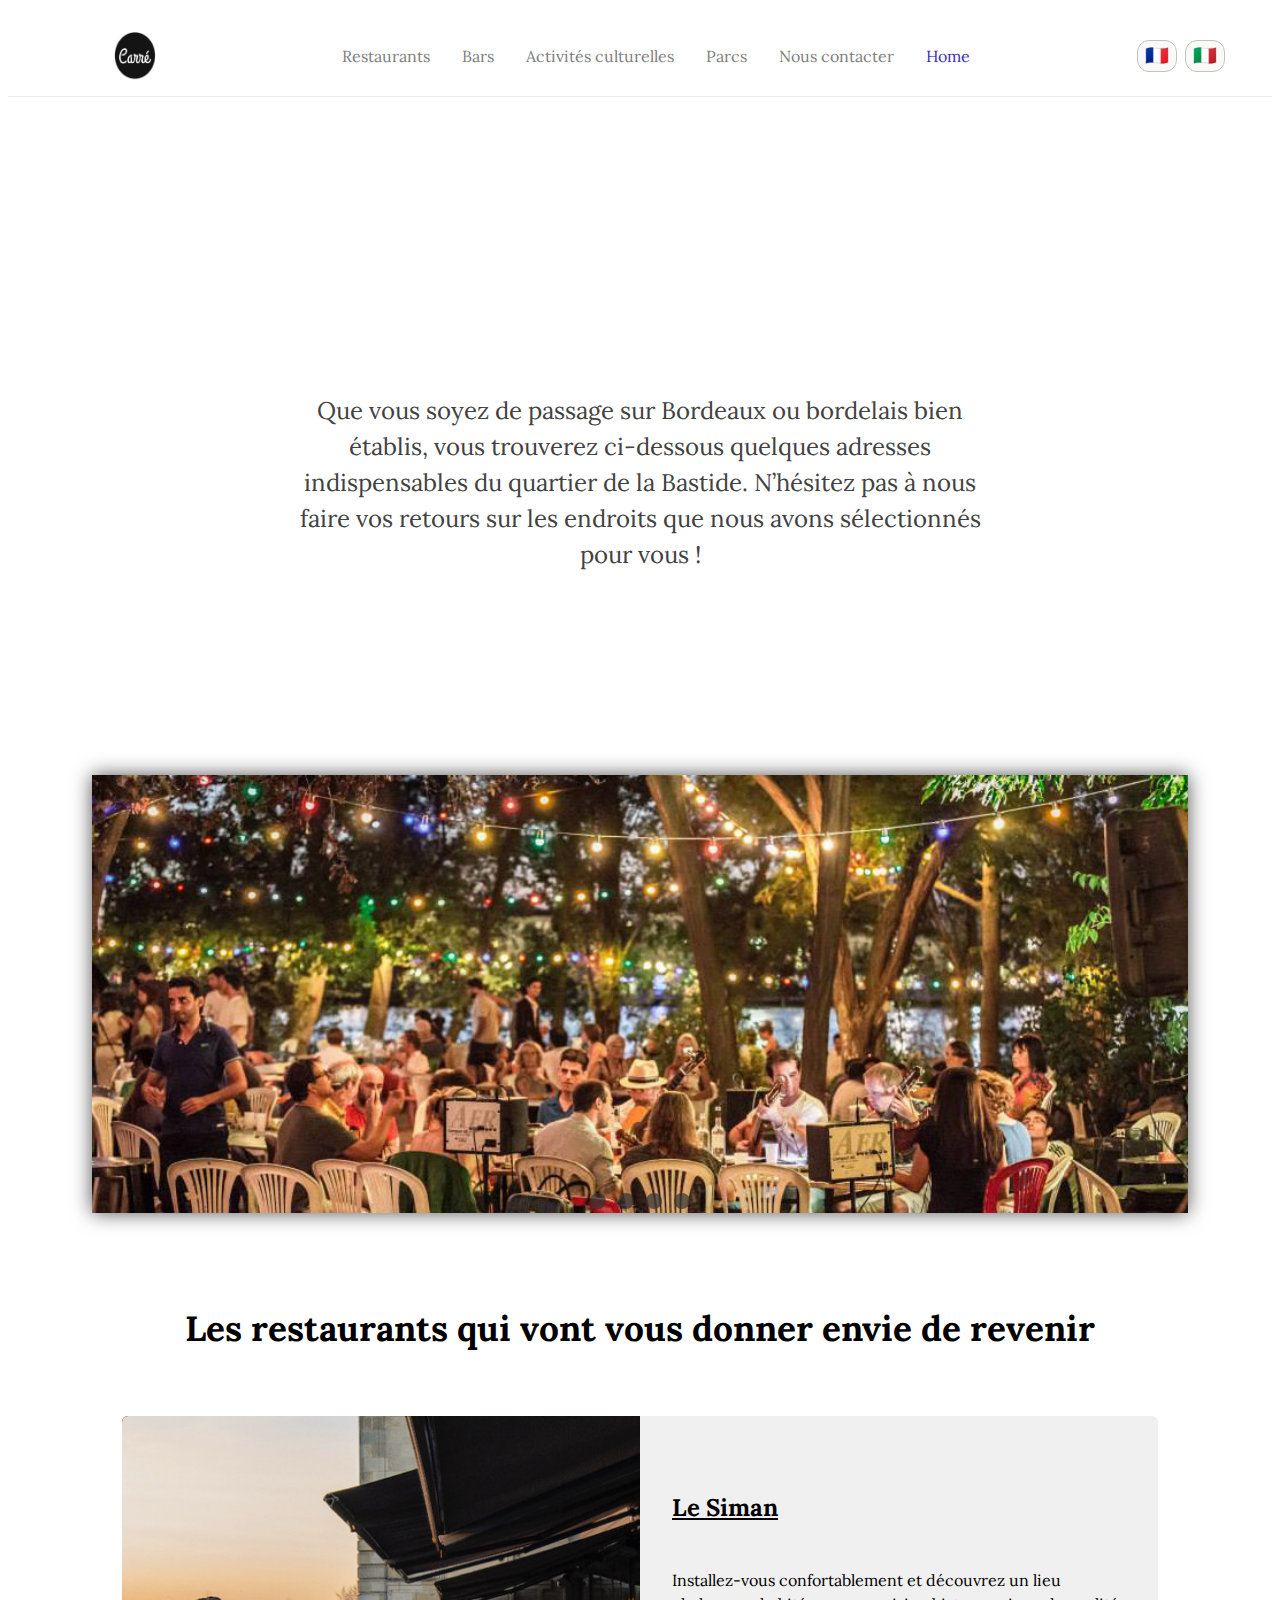
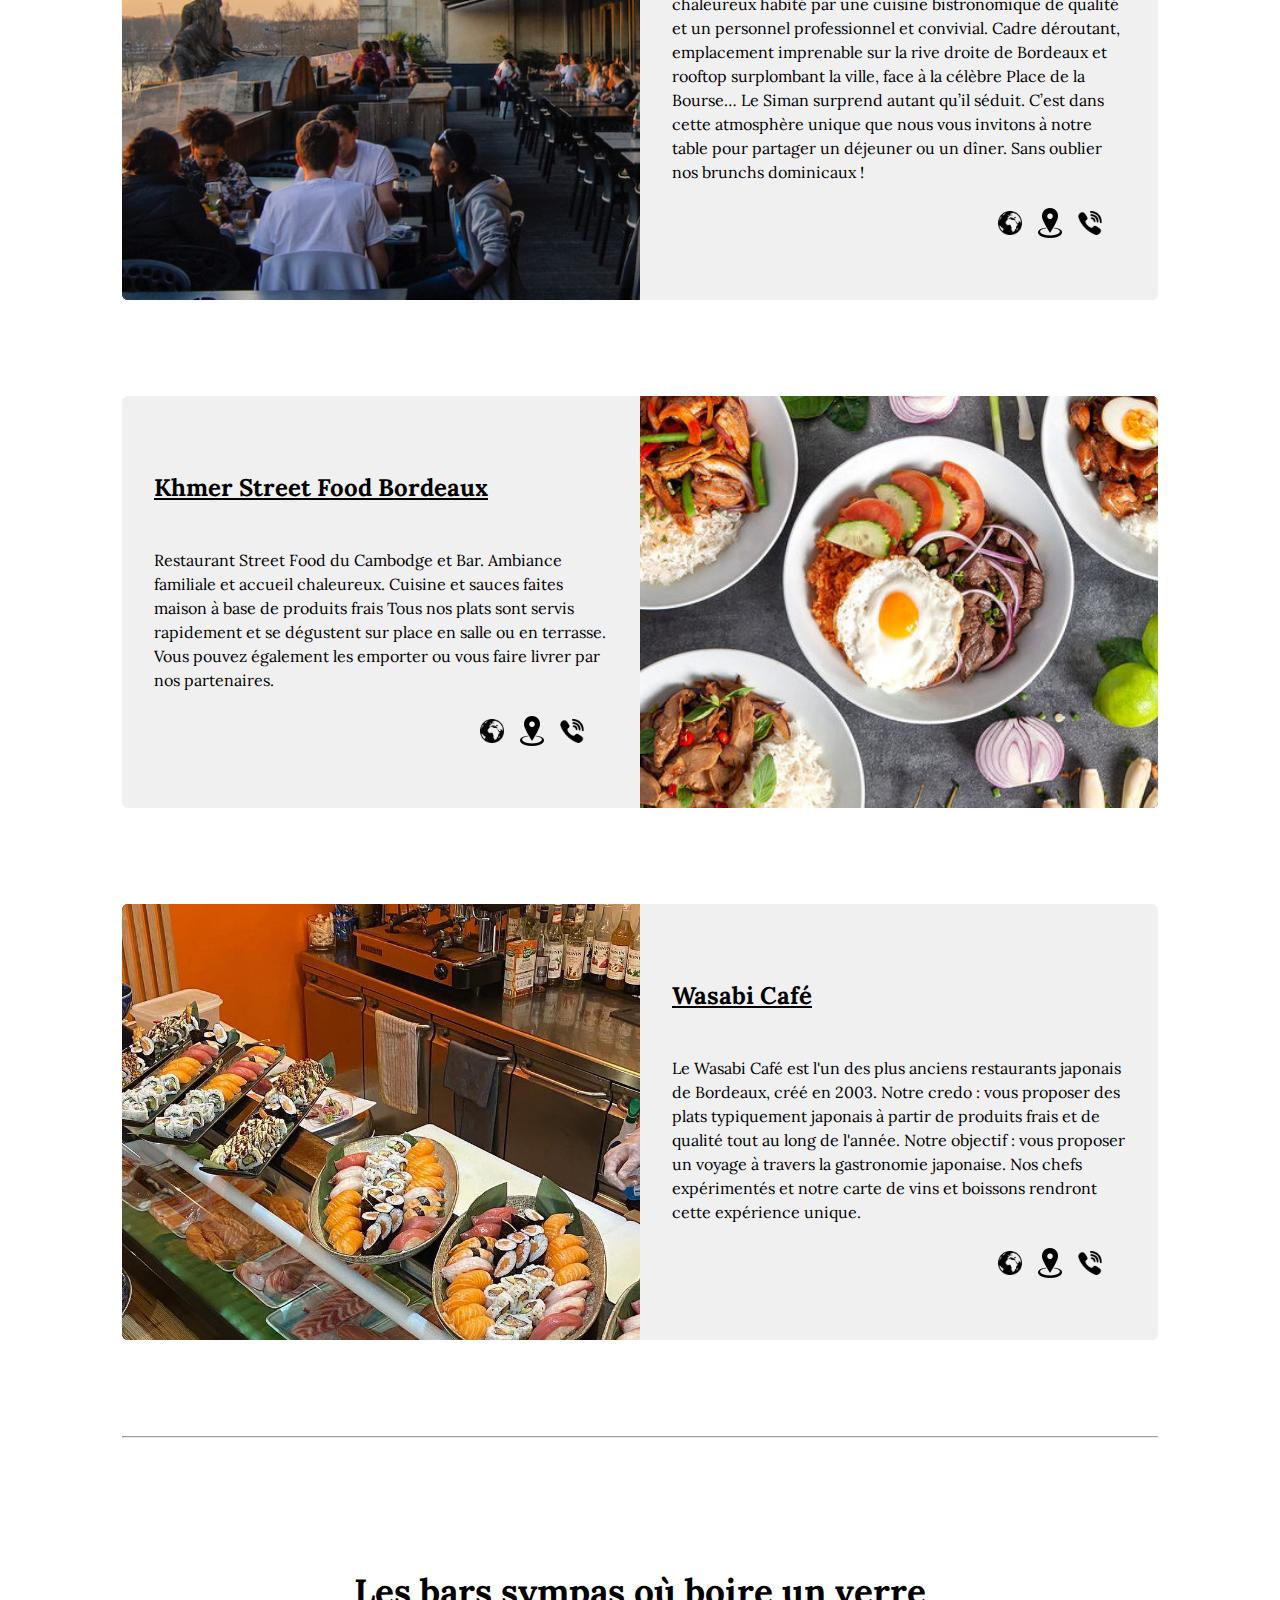
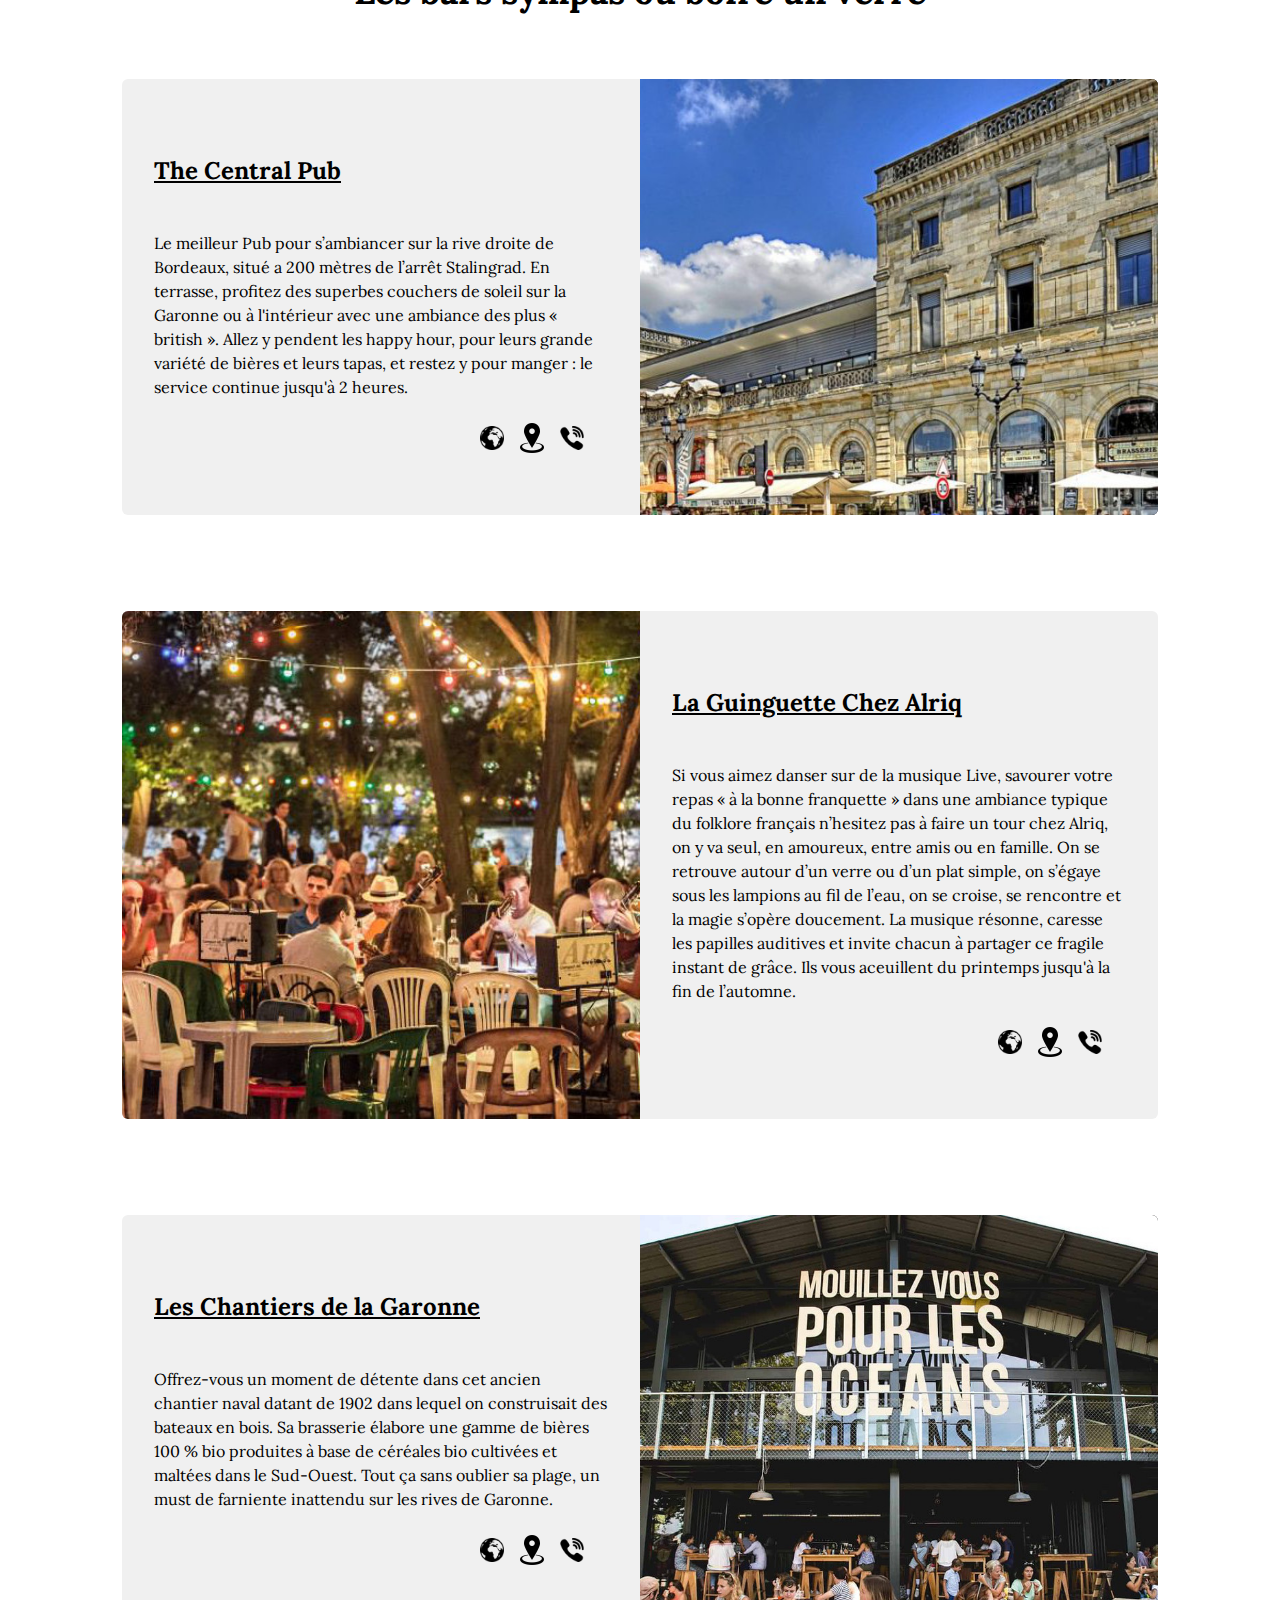
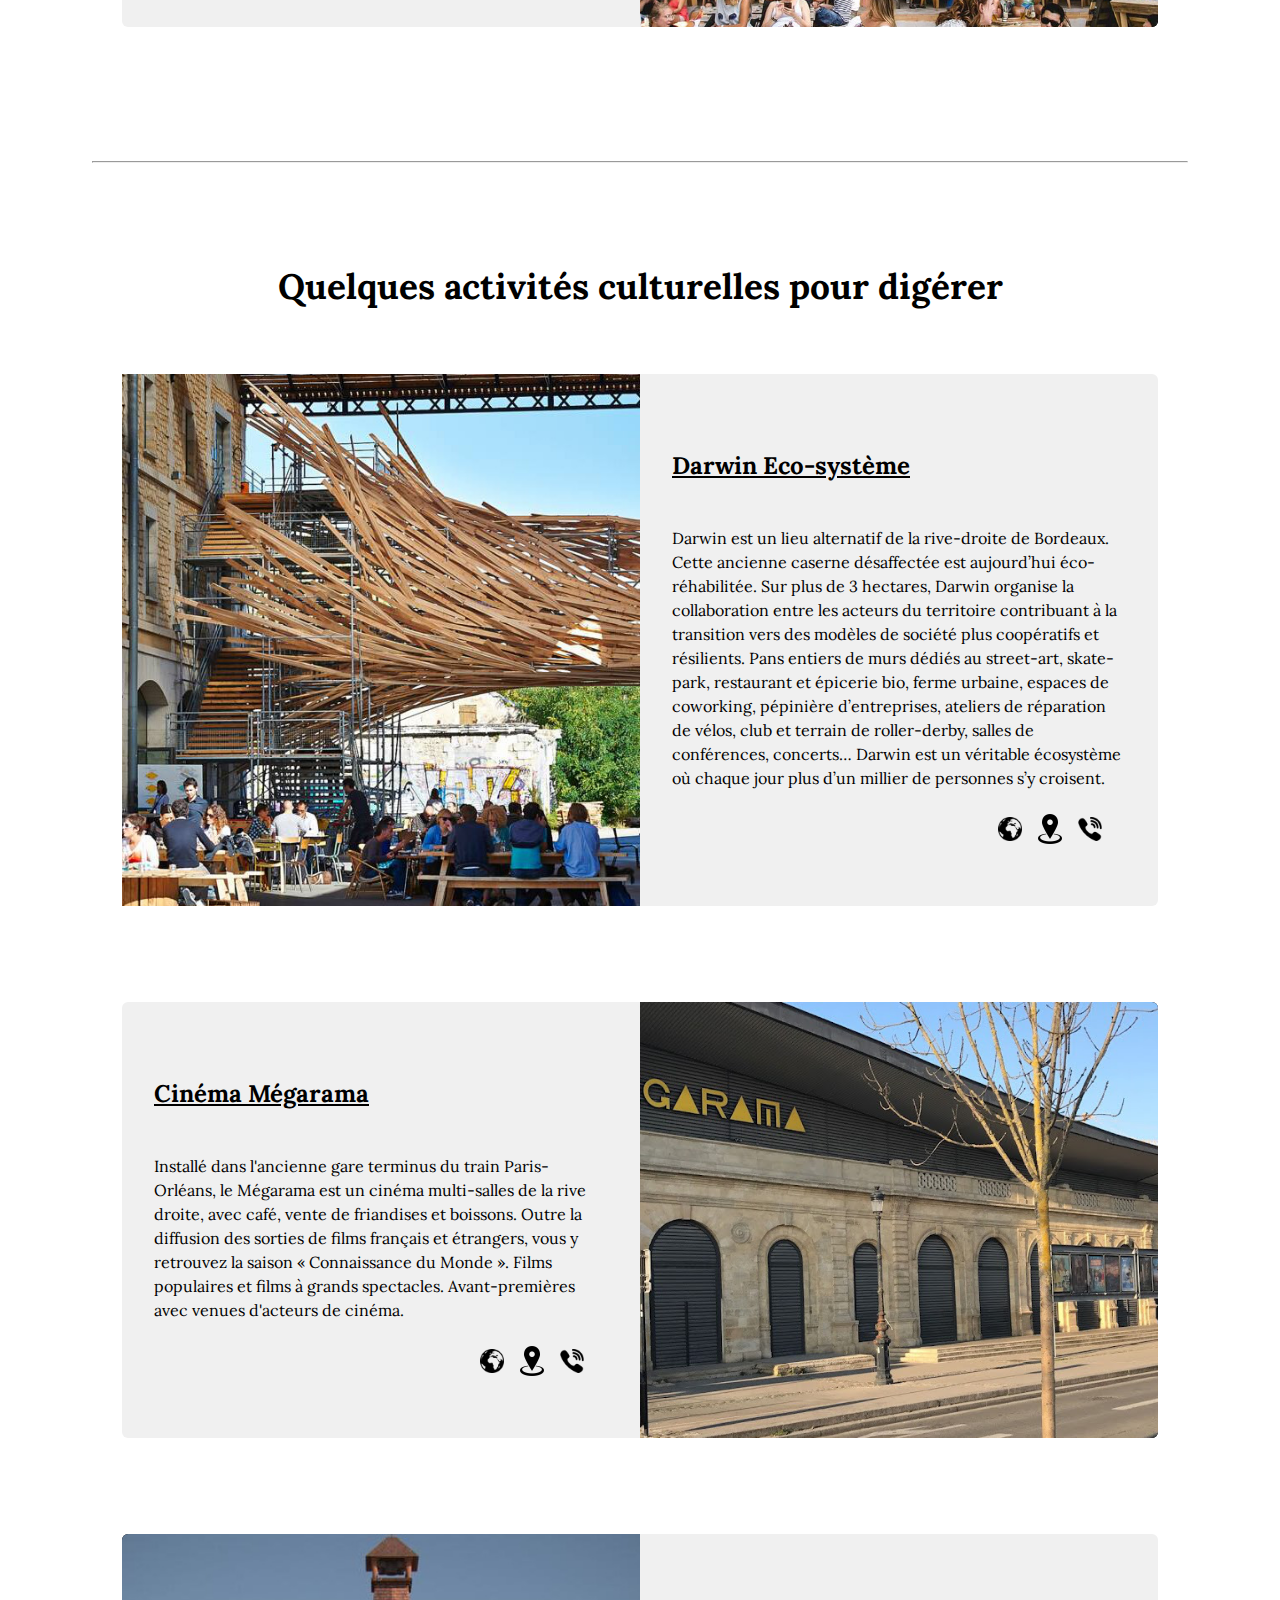
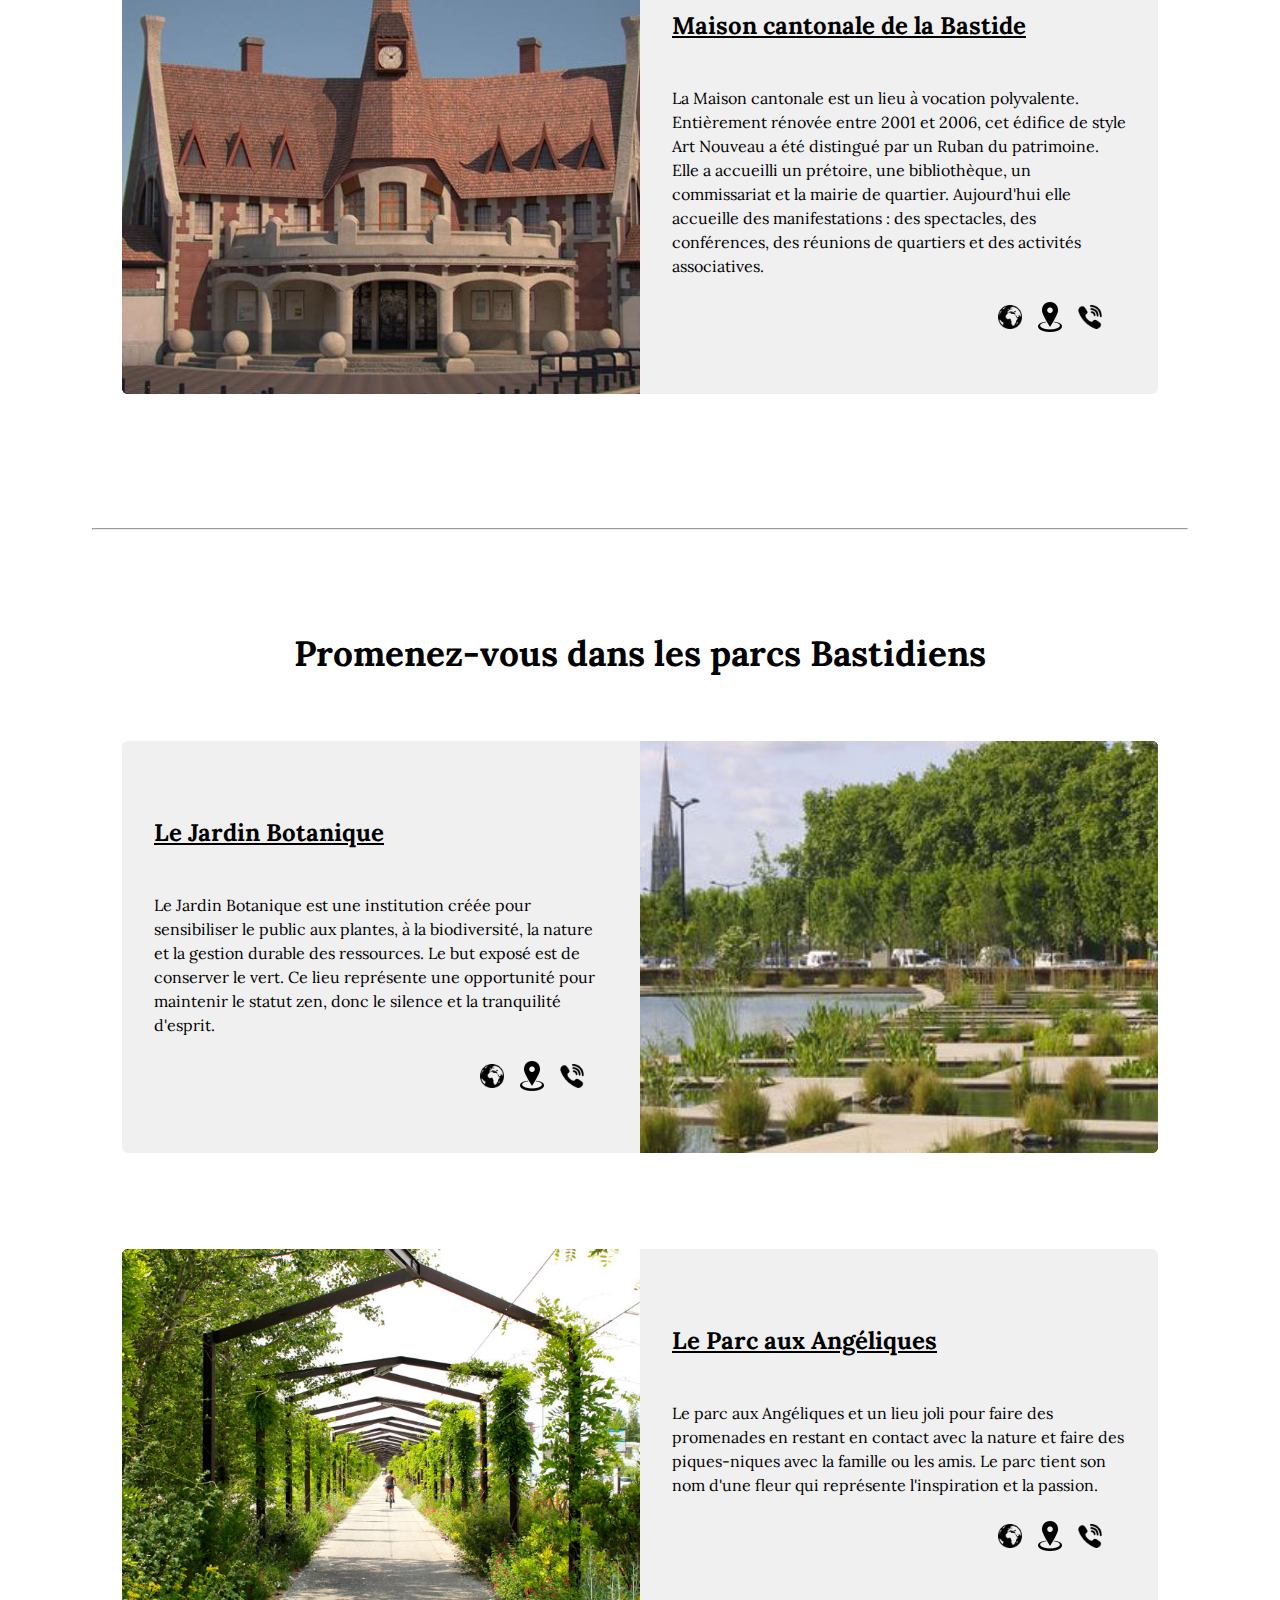
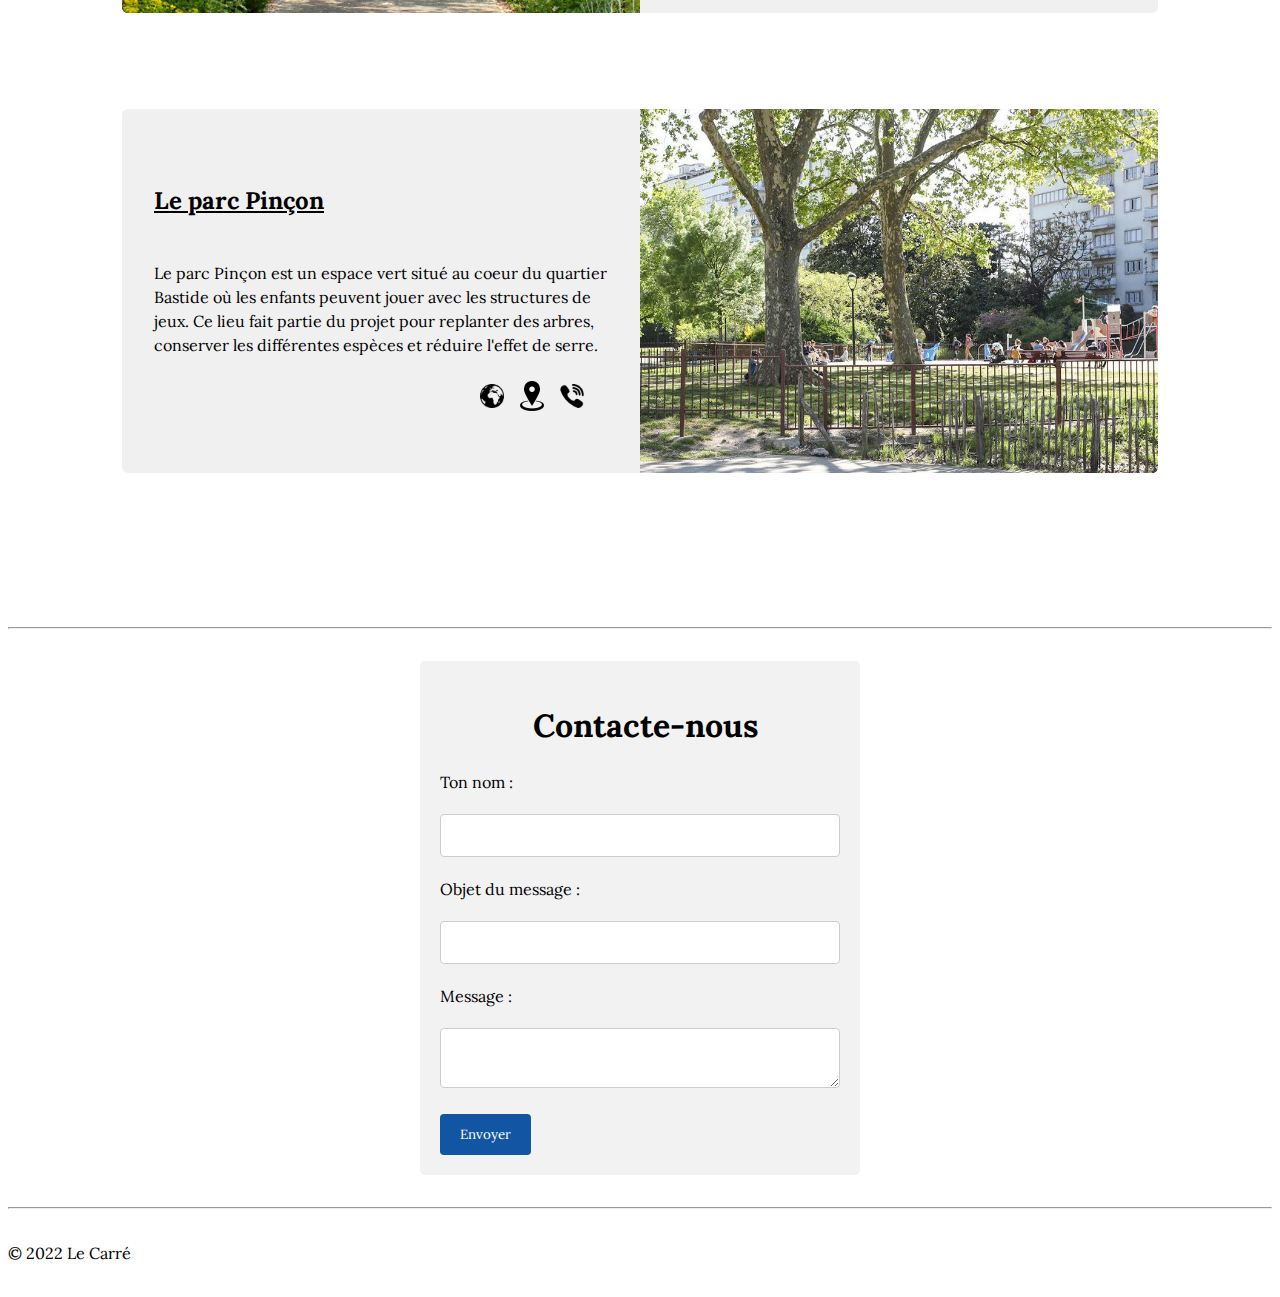
==== index.html @ 33f711b4 "cafe e" ====
<!DOCTYPE html>
<html lang="en">
    <head>
        <meta charset="UTF-8">
        <meta http-equiv="X-UA-Compatible" content="IE=edge">
        <meta name="viewport" content="width=device-width, initial-scale=1.0">
        <title>La Bastide Tour</title>
        <link rel="stylesheet" type="text/css" href="style-carousel.css">
        <link rel="stylesheet" href="style.css">
        <link rel="stylesheet" href="burger.css">
        <link rel="stylesheet" href="contact.css">
        <link rel="stylesheet" href="titre.css">
        <link rel="preconnect" href="https://fonts.googleapis.com">
        <link rel="preconnect" href="https://fonts.gstatic.com" crossorigin>
        <link href="https://fonts.googleapis.com/css2?family=Lora&display=swap" rel="stylesheet">
    </head>
    <body>
        <!-- HEADER (avec navbar et doit prendre toute la largeur (sans padding ou margin)) -->
        <header class="nav">
            <a href="#" class="logo">
            <img
                id="logo"
                src="assets/logo.png"
                alt="Logo"
                class="logo"
                />
            </a>
            <div id="menu-button" class="toggle">
                <svg xmlns="http://www.w3.org/2000/svg" class="toggle-label" fill="none" viewBox="0 0 24 24" stroke="currentColor" stroke-width="2">
                    <path stroke-linecap="round" stroke-linejoin="round" d="M4 6h16M4 12h16M4 18h16" />
                </svg>
            </div>
            <div class="langWrap">
                <button class="lang-switch" data-lang="fr">🇫🇷</button>
                <button class="lang-switch" data-lang="it">🇮🇹</button>
            </div>
            <div class="menu" id="menu">
                <a href="#restaurants" class ="menuEffet" data-lang="fr">Restaurants</a>
                <a href="#restaurants" class ="menuEffet" data-lang="it">Ristoranti</a>
                <a href="#bars" class ="menuEffet" data-lang="fr">Bars</a>
                <a href="#bars" class ="menuEffet" data-lang="it">Bars</a>
                <a href="#culturelles" class ="menuEffet" data-lang="fr">Activités culturelles</a>
                <a href="#culturelles" class ="menuEffet" data-lang="it">Attività culturali</a>
                <a href="#parcs" class="menuEffet" data-lang="fr">Parcs</a>
                <a href="#parcs" class="menuEffet" data-lang="it">Parchi</a>
                <a href="#contactForm" class="menuEffet" data-lang="fr">Nous contacter</a>
                <a href="#contactForm" class="menuEffet" data-lang="it">Contattaci</a>
                <a href="#" class="menuEffet"><span>Home</span></a>
            </div>
        </header>
        <!-- MAIN (avec margin, créer une classe avec du margin et l'appliquer sur main (plus sur le body))-->
        <main>
            <div class="titlePrincipal">
                <h1 class="hero-title">Bastide</h1>
            </div>
            <section class="description">
                <div class="content">
                    <!-- classes texte servent pour switcher en italien-->
                    <p data-lang="fr">Que vous soyez de passage sur
                        Bordeaux ou bordelais bien établis, vous trouverez ci-dessous quelques adresses indispensables du quartier de la Bastide.
                        N’hésitez pas à nous faire vos retours sur les
                        endroits que nous avons sélectionnés pour vous !
                    </p>
                    <p data-lang="it">
                        Che tu sia di passaggio o meno a Bordeaux, ecco un
                        sito che elenca alcuni buoni indirizzi nel quartiere
                        di Bastide. Non esitare a darci il tuo feedback sui luoghi
                        che abbiamo selezionato per te!
                    </p>
                </div>
            </section>
            <section class="carousel" aria-label="Gallery">
                <ol class="carousel__viewport">
                    <li onclick='redirection()' id="carousel__slide1" tabindex="1 "
                        class="carousel__slide">
                        <div class="carousel__snapper">
                            <a href="#carousel__slide4" class="carousel__prev">Go
                            to last slide</a>
                            <a href="#carousel__slide2" class="carousel__next">Go
                            to next slide</a>
                        </div>
                    </li>
                    <li id="carousel__slide2" tabindex="0"
                        class="carousel__slide">
                        <div class="carousel__snapper"></div>
                        <a href="#carousel__slide1" class="carousel__prev">Go to
                        previous slide</a>
                        <a href="#carousel__slide3" class="carousel__next">Go to
                        next slide</a>
                    </li>
                    <li id="carousel__slide3" tabindex="0"
                        class="carousel__slide">
                        <div class="carousel__snapper"></div>
                        <a href="#carousel__slide2" class="carousel__prev">Go to
                        previous slide</a>
                        <a href="#carousel__slide4" class="carousel__next">Go to
                        next slide</a>
                    </li>
                    <li id="carousel__slide4" tabindex="0"
                        class="carousel__slide">
                        <div class="carousel__snapper"></div>
                        <a href="#carousel__slide3" class="carousel__prev">Go to
                        previous slide</a>
                        <a href="#carousel__slide1" class="carousel__next">Go to
                        first slide</a>
                    </li>
                    </li>
                    <li id="carousel__slide5" tabindex="0"
                        class="carousel__slide">
                        <div class="carousel__snapper"></div>
                        <a href="#carousel__slide1" class="carousel__prev">Go to
                        previous slide</a>
                        <a href="#carousel__slide3" class="carousel__next">Go to
                        next slide</a>
                    </li>
                </ol>
                <aside class="carousel__navigation">
                    <ol class="carousel__navigation-list">
                        <li class="carousel__navigation-item">
                            <a href="#carousel__slide1"
                                class="carousel__navigation-button">Go to slide
                            1</a>
                        </li>
                        <li class="carousel__navigation-item">
                            <a href="#carousel__slide2"
                                class="carousel__navigation-button">Go to slide
                            2</a>
                        </li>
                        <li class="carousel__navigation-item">
                            <a href="#carousel__slide3"
                                class="carousel__navigation-button">Go to slide
                            3</a>
                        </li>
                        <li class="carousel__navigation-item">
                            <a href="#carousel__slide4"
                                class="carousel__navigation-button">Go to slide
                            4</a>
                        </li>
                    </ol>
                </aside>
                <!-- Restaurants) -->
            </section>
            <section id="restaurants" class="alignTitreHome">
                <h2 data-lang="fr">Les restaurants qui vont vous donner envie de revenir</h2>
                <h2 data-lang="it">I ristoranti che ti faranno venire voglia di tornare</h2>
                <div class="card">
                    <img class="items items-left" src="assets/restau-siman.jpeg" 
                        alt="Photo du restaurant le Siman"/>
                    <div class="card-infos">
                        <h3>Le Siman</h3>
                        <p data-lang="fr">
                            Installez-vous confortablement et découvrez un lieu
                            chaleureux habité par une cuisine bistronomique de qualité
                            et un personnel professionnel et convivial. Cadre déroutant,
                            emplacement imprenable sur la rive droite de Bordeaux et rooftop
                            surplombant la ville, face à la célèbre Place de la Bourse… Le Siman
                            surprend autant qu’il séduit.
                            C’est dans cette atmosphère unique que nous vous invitons à notre
                            table pour partager un déjeuner ou un dîner. Sans
                            oublier nos brunchs dominicaux !
                        </p>
                        <p data-lang="it">
                            Mettetevi comodi e scoprite un luogo accogliente dotato di una cucina bistrot
                            di qualità e uno staff professionale e cordiale. Il ristorante ha una posizione
                            inespugnabile sulla riva destra di Bordeaux e un tetto che domina la città di
                            fronte alla famosa Place de la Bourse. Le Siman sorprende tanto quanto seduce:
                            è in questa atmosfera unica che vi invitiamo alla nostra tavola per condividere
                            il pranzo o la cena (per non parlare dei nostri brunch domenicali!)
                        </p>
                        <section class="flex-container list-icons">
                            <a href="https://www.siman-bordeaux.com/" target="_blank">
                            <img src="assets/globe.png" alt="Site web" />
                            </a>
                            <a
                                href="https://www.google.fr/maps/place/Le+Siman/@44.8417682,-0.5710375,15z/data=!3m1!4b1!4m5!3m4!1s0xd55262d121989c7:0xb4beb44d88ff65cd!8m2!3d44.8417466!4d-0.5623146"
                                target="_blank">
                            <img src="assets/lieu.png" alt="Y aller" />
                            </a>
                            <a href="tel:+33556674990" target="_blank">
                            <img src="assets/phone.png" alt="Telephone" />
                            </a>
                        </section>
                    </div>
                </div>
                <div class="card">
                    <div class="card-infos">
                        <h3>Khmer Street Food Bordeaux</h3>
                        <p data-lang="fr">
                            Restaurant Street Food du Cambodge et Bar. Ambiance
                            familiale et accueil chaleureux. Cuisine et sauces faites
                            maison à  base de produits frais Tous nos plats sont servis
                            rapidement et se dégustent sur place en salle ou en terrasse.
                            Vous pouvez également les emporter ou vous faire livrer par nos
                            partenaires.
                        </p>
                        <p data-lang="it">
                            Ristorante e bar con cibo di strada cambogiano dall’ambiente familiare
                            e con una calda accoglienza. Cucina casalinga e salse a base di prodotti
                            freschi. Tutti i nostri piatti vengono serviti velocemente e possono essere
                            consumati nella sala da pranzo o in terrazza. Potete anche portarli via o
                            farveli consegnare dai nostri partner.
                        </p>
                        <section class="flex-container list-icons">
                            <a
                                href="https://khmer-street-food.eatbu.com/?lang=fr"
                                target="_blank">
                            <img src="assets/globe.png" alt="Site web" />
                            </a>
                            <a
                                href="https://www.google.fr/maps/place/KHMER+STREET+FOOD+BORDEAUX/@44.8405697,-0.5690857,15z/data=!3m1!4b1!4m5!3m4!1s0xd552715cf73d35b:0x86d0eff4b8a7951e!8m2!3d44.8405565!4d-0.5603554"
                                target="_blank">
                            <img src="assets/lieu.png" alt="Y aller" />
                            </a>
                            <a href="tel:+33554685183" target="_blank">
                            <img src="assets/phone.png" alt="Telephone" />
                            </a>
                        </section>
                    </div>
                    <img class="items items-right" src="assets/KHMER-STREET-FOOD.jpeg " alt="Photo du restaurant Khmer stree food">
                </div>
                <div class="card">
                    <img class="items items-left" src="assets/wasabi-cafe.jpeg" alt="Photo du Restaurant le Wasabi café">
                    <div class="card-infos">
                        <h3>Wasabi Café</h3>
                        <p data-lang="fr">
                            Le Wasabi Café est l'un des plus anciens restaurants
                            japonais de Bordeaux, créé en 2003. Notre credo : vous
                            proposer des plats typiquement japonais à partir de produits
                            frais et de qualité tout au long de l'année. Notre objectif :
                            vous proposer un voyage à travers la gastronomie japonaise. Nos
                            chefs expérimentés et notre carte de vins et boissons rendront
                            cette expérience unique.
                        </p>
                        <p data-lang="it">
                            Il Wasabi Cafè è uno dei più antichi ristoranti giapponesi di Bordeaux,
                            nato nel 2003. Il nostro credo: offrirvi piatti tipici giapponesi con prodotti
                            freschi e di qualità durante tutto l'anno. Il nostro obiettivo: offrirvi un viaggio
                            attraverso la gastronomia giapponese. I nostri chef esperti e la nostra carta dei vini
                            e delle bevande renderanno questa esperienza unica.
                        </p>
                        <section class="flex-container list-icons">
                            <a href="https://www.wasabicafe.fr/" target="_blank">
                            <img src="assets/globe.png" alt="Site web" />
                            </a>
                            <a
                                href="https://www.google.fr/maps/place/Wasabi+Caf%C3%A9/@44.8397985,-0.5683831,15z/data=!3m1!4b1!4m5!3m4!1s0xd55262de218d76b:0xe199092f37e92166!8m2!3d44.8397748!4d-0.5596433"
                                target="_blank">
                            <img src="assets/lieu.png" alt="Y aller" />
                            </a>
                            <a href="tel:+33556322844" target="_blank">
                            <img src="assets/phone.png" alt="Telephone" />
                            </a>
                        </section>
                       
                    </div>
                </div>
                <hr>
            </section>
            <!-- Bars -->
            <section id="bars" class="alignTitreHome">
                <h2 data-lang="fr">Les bars sympas où boire un verre</h2>
                <h2 data-lang="it">I bar simpatici dove bere un bicchiere</h2>
                <div class="card">
                    <div class="card-infos">
                        <h3>The Central Pub</h3>
                        <p data-lang="fr">
                            Le meilleur Pub pour s’ambiancer sur la rive droite
                            de Bordeaux, situé a 200 mètres de l’arrêt Stalingrad.
                            En terrasse, profitez des superbes couchers de soleil
                            sur la Garonne ou à l'intérieur avec une ambiance des
                            plus « british ». Allez y pendent les happy hour, pour
                            leurs grande variété de bières et leurs tapas, et restez y
                            pour manger : le service continue jusqu'à 2 heures. 
                        </p>
                        <p data-lang="it">
                            Il miglior Pub per divertirsi sulla riva destra di Bordeaux,
                            situato a 200 metri dalla fermata Stalingrad. Sulla terrazza,
                            godetevi gli splendidi tramonti sulla Garonna o all'interno con
                            un'atmosfera molto "british". Andateci durante l'happy hour, per
                            la loro ampia varietà di birre e tapas, e restate lì a mangiare:
                            il servizio continua fino alle 2 del mattino.
                        </p>
                        <section class="flex-container list-icons">
                            <a href="https://www.the-central-pub.com/" target="_blank">
                            <img src="assets/globe.png" alt="Site web" />
                            </a>
                            <a
                                href="https://www.google.fr/maps/place/The+Central+Pub/@44.8414979,-0.564169,17z/data=!3m1!4b1!4m5!3m4!1s0xd55262d11d441a9:0x8842c84d71381dcf!8m2!3d44.8414511!4d-0.5619747"
                                target="_blank">
                            <img src="assets/lieu.png" alt="Y aller" />
                            </a>
                            <a href="tel:+33557803800" target="_blank">
                                <img src="assets/phone.png" alt="Telephone" />
                            </a>
                        </section>
                    </div>
                    <img class="items items-right" src="assets/le-central.jpeg" alt="Photo du Bar Le Central">
                </div>

                <div class="card">
                    <img class="items items-left" src="assets/alirc.jpeg" alt="Photo de la Guinguette de chez Alric">
                    <div class="card-infos">
                        <h3 id="Guinguette">La Guinguette Chez Alriq</h3>
                        <p data-lang="fr">
                            Si vous aimez danser sur de la musique Live, savourer
                            votre repas « à la bonne franquette » dans une ambiance
                            typique du folklore français n’hesitez pas à faire un tour
                            chez Alriq, on y va seul, en amoureux, entre amis ou en famille.
                            On se retrouve autour d’un verre ou d’un plat simple, on s’égaye
                            sous les lampions au fil de l’eau, on se croise, se rencontre et la
                            magie s’opère doucement. La musique résonne, caresse les papilles auditives
                            et invite chacun à partager ce fragile instant de grâce. Ils vous
                            aceuillent du printemps jusqu'à la fin de l’automne.
                        </p>
                        <p data-lang="it">
                            Se vi piace ballare con musica dal vivo, assaporare il vostro pasto « à la bonne
                            franquette » in un'atmosfera tipica del folklore francese, non esitate a visitare
                            Alric: si va da soli, in coppia, con gli amici o la famiglia. Ci si incontra attorno
                            a un drink o un semplice piatto, ci si rallegra sotto le lanterne sull'acqua, ci si
                            incrocia, ci si incontra e la magia avviene lentamente. La musica risuona, accarezza
                            le papille gustative uditive e invita tutti a condividere questo fragile momento di
                            grazia. Vi accolgono dalla primavera fino alla fine dell'autunno.
                        </p>
                        <section class="flex-container list-icons">
                            <a href="https://www.laguinguettechezalriq.com/" target="_blank">
                            <img src="assets/globe.png" alt="Site web" />
                            </a>
                            <a
                                href="https://www.google.fr/maps/place/La+Guinguette+Chez+Alriq/@44.8506391,-0.5642683,17z/data=!3m1!4b1!4m5!3m4!1s0x40544932aa58493d:0xa9b7bca9c0cf9cad!8m2!3d44.8506353!4d-0.5620743"
                                target="_blank">
                            <img src="assets/lieu.png" alt="Y aller" />
                            </a>
                            <a href="tel:+33556865849" target="_blank">
                            <img src="assets/phone.png" alt="Telephone" />
                            </a>
                        </section>
                    </div>
                </div>
                
                <div class="card">
                    <div class="card-infos">
                        <h3>Les Chantiers de la Garonne</h3>
                        <p data-lang="fr">
                            Offrez-vous un moment de détente dans cet ancien
                            chantier naval datant de 1902 dans lequel on construisait
                            des bateaux en bois. Sa brasserie élabore une gamme de bières
                            100 % bio produites à base de céréales bio cultivées et maltées
                            dans le Sud-Ouest. Tout ça sans oublier sa plage, un must de farniente
                            inattendu sur les rives de Garonne.
                        </p>
                        <p data-lang="it">
                            Regalatevi un momento di relax in questo ex cantiere navale del 1902 dove
                            venivano costruite barche di legno. Il suo birrificio produce una gamma di 
                            birre biologiche al 100% prodotte da cereali biologici coltivati e maltati
                            nel sud-ovest. Tutto questo senza dimenticare la sua spiaggia, tappa obbligata
                            per ozio inaspettato sulle rive della Garonna.
                        </p>
                        <section class="flex-container list-icons">
                            <a href="https://leschantiersdelagaronne.camp/" target="_blank">
                            <img src="assets/globe.png" alt="Site web" />
                            </a>
                            <a
                                href="https://www.google.fr/maps/place/Les+Chantiers+de+la+Garonne/@44.8510981,-0.5637921,17z/data=!3m1!4b1!4m5!3m4!1s0xd55288053e45b51:0x1744fa88532740cc!8m2!3d44.8510943!4d-0.5615981"
                                target="_blank">
                            <img src="assets/lieu.png" alt="Y aller" />
                            </a>
                            <a href="tel:+33547798470" target="_blank">
                            <img src="assets/phone.png" alt="Telephone" />
                            </a>
                        </section>
                    </div>
                    <img class="items items-right" src="assets/Bar-chantier.jpeg" alt="Image du bar les cChantiers de la Garone">
                </div>
            </section>
            <hr>
            <!-- Activitées culturelles-->
            <section id="culturelles" class = "alignTitreHome">
                <h2 data-lang="fr">Quelques activités culturelles pour digérer</h2>
                <h2 data-lang="it">Alcune attività culturali per digerire</h2>
                <div class="card">
                    <picture>
                        <source class="items items-right media="(min-width: 1024px)" srcset="assets/activites-darwin2.jpeg">
                        <img class="items items-rightsrc="assets/activites-darwin-caree.jpeg" alt="description">
                      </picture>
                    <div class="card-infos">
                        <h3>Darwin Eco-système</h3>
                        <p data-lang="fr">
                            Darwin est un lieu alternatif de la rive-droite de Bordeaux.
                            Cette ancienne caserne désaffectée est aujourd’hui
                            éco-réhabilitée. Sur plus de 3 hectares, Darwin organise la
                            collaboration entre les acteurs du territoire contribuant à la
                            transition vers des modèles de société plus coopératifs et résilients.
                            Pans entiers de murs dédiés au street-art, skate-park, restaurant et
                            épicerie bio, ferme urbaine, espaces de coworking, pépinière d’entreprises, 
                            ateliers de réparation de vélos, club et terrain de roller-derby, salles de
                            conférences, concerts… Darwin est un véritable écosystème où chaque jour plus d’un
                            millier de personnes s’y croisent. 
                        </p>
                        <p data-lang="it">
                            Darwin è un luogo alternativo sulla riva destra di Bordeaux. Questa ex caserma in disuso
                            è ora eco-riabilitata. Su più di 3 ettari, Darwin organizza la collaborazione tra gli
                            attori del territorio contribuendo alla transizione verso modelli di società più cooperativi
                            e resilienti. Ci sono intere sezioni di pareti dedicate alla street-art, uno skate-park, un
                            ristorante, un negozio di alimentari biologici, l’urban farm, spazi di coworking, un’incubatore
                            aziendale, officine di riparazione per biciclette, un roller-derby club, sale conferenze e concerti.
                            Darwin è un vero ecosistema dove ogni giorno si incontrano più di 1000 persone.
                        </p>
                        <section class="flex-container list-icons">
                            <a href="https://darwin.camp/" target="_blank">
                            <img id="darwin" src="assets/globe.png" alt="Site web" />
                            </a>
                            <a
                                href="https://www.google.fr/maps/place/Darwin+Eco-syst%C3%A8me/@44.8495521,-0.5625407,17z/data=!3m1!4b1!4m5!3m4!1s0xd552881d2a1d2c5:0x2c84ad56e339ad2c!8m2!3d44.8495483!4d-0.5603467"
                                target="_blank">
                            <img src="assets/lieu.png" alt="Y aller" />
                            </a>
                            <a href="tel:+33556775206" target="_blank">
                            <img src="assets/phone.png" alt="Telephone" />
                            </a>
                        </section>
                    </div>
                </div>
               
                <div class="card">
                    <div class="card-infos">
                        <h3>Cinéma Mégarama</h3>
                        <p data-lang="fr">
                            Installé dans l'ancienne gare terminus du train
                            Paris-Orléans, le Mégarama est un cinéma multi-salles
                            de la rive droite, avec café, vente de friandises et boissons.
                            Outre la diffusion des sorties de films français et étrangers,
                            vous y retrouvez la saison « Connaissance du Monde ». Films populaires
                            et films à grands spectacles. Avant-premières avec venues d'acteurs de cinéma.
                        </p>
                        <p data-lang="it">
                            Installato nell'ex stazione capolinea del treno Parigi-Orléans, il Mégarama è un
                            cinema multisala sulla riva destra con caffetteria, vendita di dolci e bevande.
                            Oltre alla proiezione delle uscite cinematografiche francesi e straniere, troverai
                            lì la stagione « Connaissance du Monde ». Film popolari e di successo e anteprime con
                            l’apparizione di attori cinematografici.
                        </p>
                        <section class="flex-container list-icons">
                            <a href="http://bordeaux.megarama.fr/" target="_blank">
                            <img src="assets/globe.png" alt="Site web" />
                            </a>
                            <a
                                href="https://www.google.fr/maps/place/Cin%C3%A9ma+MEGARAMA+Bordeaux/@44.8417453,-0.5645152,17z/data=!3m1!4b1!4m5!3m4!1s0xd55262d118531a3:0x21ebf1115e086901!8m2!3d44.8417555!4d-0.5613812"
                                target="_blank">
                            <img src="assets/lieu.png" alt="Y aller" />
                            </a>
                            <a href="tel:+33556406670" target="_blank">
                            <img src="assets/phone.png" alt="Telephone" />
                            </a>
                       </section>
                    </div>
                    <img class="items items-right" src="assets/Megarama-1.jpeg" alt="Image du cinema le Megarama">
                </div>

                <div class="card">
                    <img class="items items-left" src="assets/Maison-cantonale.jpeg" alt="Image de la maison cantonale">
                    <div class="card-infos">
                        <h3>Maison cantonale de la Bastide</h3>
                        <p data-lang="fr">
                            La Maison cantonale est un lieu à vocation polyvalente.
                            Entièrement rénovée entre 2001 et 2006, cet édifice de style Art
                            Nouveau a été distingué par un Ruban du patrimoine. Elle a accueilli
                            un prétoire, une bibliothèque, un commissariat et la mairie de quartier.
                            Aujourd'hui elle accueille des manifestations : des spectacles, des conférences,
                            des réunions de quartiers et des activités associatives.
                        </p>
                        <p data-lang="it">
                            La Maison cantonale è un luogo polivalente. Interamente ristrutturato tra il 2001 e
                            il 2006, questo edificio in stile Art Nouveau è stato insignito dell'Heritage Ribbon.
                            Un tempo ospitava un'aula di tribunale, una biblioteca, una stazione di polizia e il
                            municipio distrettuale: oggi ospita eventi, spettacoli, convegni, incontri di quartiere
                            e attività associative.
                        </p>
                        <section class="flex-container list-icons">
                            <a
                                href="https://www.bordeaux.fr/l6136/maison-cantonale"
                                target="_blank">
                            <img src="assets/globe.png" alt="Site web" />
                            </a>
                            <a
                                href="https://www.google.com/maps/place/Maison+Cantonale+de+la+Bastide/@44.8415519,-0.5530279,15z/data=!4m2!3m1!1s0x0:0x9f4fba51020c6a9b?sa=X&ved=2ahUKEwiAkKHO5cX2AhVHzhoKHc09DNYQ_BJ6BAgyEAU"
                                target="_blank">
                            <img src="assets/lieu.png" alt="Y aller" />
                            </a>
                            <a href="tel:+33556102035" target="_blank">
                            <img src="assets/phone.png" alt="Telephone" />
                            </a>
                        </section>
                    </div>
                </div>
            </section>
            <hr>
            <!-- parcs-->
            <section id="parcs" class="alignTitreHome">
                <h2 data-lang="fr">Promenez-vous dans les parcs Bastidiens</h2>
                <h2 data-lang="it">Passeggiate nei parchi di Bastide</h2>
                <div class="card">
                    <div class="card-infos">
                        <h3>Le Jardin Botanique</h3>
                        <p data-lang="fr">
                            Le Jardin Botanique est une institution créée pour sensibiliser
                            le public aux plantes, à la biodiversité, la nature et la gestion
                            durable des ressources. Le but exposé est de conserver le vert.
                            Ce lieu représente une opportunité pour maintenir le statut zen,
                            donc le silence et la tranquilité d'esprit.
                        </p>
                        <p data-lang="it">
                            Jardin Botanique è un'istituzione nata per sensibilizzare l'opinione
                            pubblica sulle piante, sulla biodiversità, sulla natura e sulla gestione
                            sostenibile delle risorse. L'obiettivo dichiarato è preservare il verde.
                            Questo luogo rappresenta un'opportunità per mantenere lo stato zen, quindi
                            il silenzio e la tranquillità.
                        </p>
                        <section class="flex-container list-icons">
                            <a href="https://jardin-botanique-bordeaux.fr/"
                                target="_blank">
                            <img src="assets/globe.png" alt="Site web">
                            </a>
                            <a
                                href="https://www.google.fr/maps/place/Jardin+Botanique+de+Bordeaux/@44.8445804,-0.5611138,17z/data=!3m1!4b1!4m5!3m4!1s0xd55287582bb17df:0xae4bcbcef5c9f377!8m2!3d44.8445766!4d-0.5589251"
                                target="_blank">
                            <img src="assets/lieu.png" alt="Y aller">
                            </a>
                            <a href="tel:+33556521877" target="_blank">
                            <img src="assets/phone.png" alt="Telephone">
                            </a>
                       </section>
                    </div>
                    <img class="items items-right" src="assets/jardin_botanique1.jpg" alt="Image du jardin Botanique">
                </div>

                <div class="card">
                    <img class="items items-left" src="assets/activites-darwin.jpeg" alt="Image du parc du Parc aux angeliques">
                    <div class="card-infos">
                        <h3>Le Parc aux Angéliques</h3>
                        <p data-lang="fr">
                            Le parc aux Angéliques et un lieu joli pour faire des
                            promenades en restant en contact avec la nature et faire
                            des piques-niques avec la famille ou les amis. Le parc tient
                            son nom d'une fleur qui représente l'inspiration et la passion.
                        </p>
                        <p data-lang="it">
                            Parc aux Angéliques è un bel posto dove fare passeggiate rimanendo
                            a contatto con la natura e fare picnic con la famiglia o gli amici.
                            Il parco prende il nome da un fiore che rappresenta l’ispirazione e la passione.
                        </p>
                        <section class="flex-container list-icons">
                            <a
                                href="https://www.bordeaux.fr/l24461/angeliques-parc-aux-"
                                target="_blank">
                            <img src="assets/globe.png" alt="Site web">
                            </a>
                            <a
                                href="https://www.google.fr/maps/place/Parc+aux+Ang%C3%A9liques/@44.8480324,-0.5690211,16.1z/data=!4m5!3m4!1s0xd5527d52a282d59:0x37394a6158286748!8m2!3d44.8471932!4d-0.5649601"
                                target="_blank">
                            <img src="assets/lieu.png" alt="Y aller">
                            </a>
                            <a href="tel:+33556102030" target="_blank">
                            <img src="assets/phone.png" alt="Telephone">
                            </a>
                        </section>
                    </div>
                </div>
                <div class="card">
                    <div class="card-infos">
                        <h3>Le parc Pinçon</h3>
                        <p data-lang="fr">
                            Le parc Pinçon est un espace vert situé au coeur du quartier
                            Bastide où les enfants peuvent jouer avec les structures de jeux.
                            Ce lieu fait partie du projet pour replanter des arbres, conserver
                            les différentes espèces et réduire l'effet de serre.
                        </p>
                        <p data-lang="it">
                            Parc Pinçon è uno spazio verde situato nel cuore del quartiere Bastide
                            dove i bambini possono giocare con le strutture ludiche. Questo luogo
                            fa parte del progetto per ripiantare alberi, preservare le diverse specie
                            e ridurre l'effetto serra.
                        </p>
                        <section class="flex-container list-icons">
                            <a
                                href="https://www.bordeaux.fr/l24786/pincon-parc-"
                                target="_blank">
                            <img src="assets/globe.png" alt="Site web">
                            </a>
                            <a
                                href="https://www.google.fr/maps/place/Parc+Pin%C3%A7on/@44.8450998,-0.5478865,17z/data=!3m1!4b1!4m5!3m4!1s0xd55262203b62cd7:0xf1378abebdf3553d!8m2!3d44.845096!4d-0.5456978"
                                target="_blank">
                            <img src="assets/lieu.png" alt="Y aller">
                            </a>
                            <a href="tel:+33556102030" target="_blank">
                            <img src="assets/phone.png" alt="Telephone">
                            </a>
                        </section>
                    </div>
                    <img class="items items-right" src="assets/parc-pincon.jpg" alt="Image parc pincon">
                </div>
            </section>
        </main>
        <hr>
        <!-- FOOTER -->
        <footer>
            
            </br>
            <form id="contactForm">
                <h1 class="contactTitle" data-lang="fr">Contacte-nous</h1>
                <h1 class="contactTitle" data-lang="it">Contattaci</h1>
                <label for="name" class="textForm" data-lang="fr">Ton nom :</label>
                <label for="name" class="textForm" data-lang="it">l tuo nome :</label>
                <input type="text" id="name" name="name" value="">
                <label for="objet" class="textForm" data-lang="fr">Objet du message :</label>
                <label for="objet" class="textForm" data-lang="it">Oggetto del messaggio :</label>
                <input type="text" id="objet" name="objet" value="" />
                <label for="message" class="textForm" data-lang="fr">Message :</label>
                <label for="message" class="textForm" data-lang="it">Messaggio :</label>
                <textarea id="message" name="message"></textarea>
                <button type="submit" class="submit" data-lang="fr">Envoyer</button>
                <button type="submit" class="submit" data-lang="it">Mandare</button>
              </form>

            </br>
            <hr>
            </br>
            © 2022 Le Carré
            <br><br>
        </footer>
        <script src="burger.js"></script>
        <script src="script.js"></script>
    </body>
</html>
---- style-carousel.css ----
@keyframes tonext {
  75% {
    left: 0;
  }
  95% {
    left: 100%;
  }
  98% {
    left: 100%;
  }
  99% {
    left: 0;
  }
}

@keyframes tostart {
  75% {
    left: 0;
  }
  95% {
    left: -300%;
  }
  98% {
    left: -300%;
  }
  99% {
    left: 0;
  }
}

@keyframes snap {
  96% {
    scroll-snap-align: center;
  }
  97% {
    scroll-snap-align: none;
  }
  99% {
    scroll-snap-align: none;
  }
  100% {
    scroll-snap-align: center;
  }
}

.carousel {
  box-sizing: border-box;
  scrollbar-color: transparent transparent; /* thumb and track color */
  scrollbar-width: 0px;
}

.carousel::-webkit-scrollbar {
  width: 0;
}

.carousel::-webkit-scrollbar-track {
  background: transparent;
}

.carousel::-webkit-scrollbar-thumb {
  background: transparent;
  border: none;
}

.carousel {
  -ms-overflow-style: none;
  margin: 0px;
}

ol,
li {
  list-style: none;
  margin: 0;
  padding: 0;
}
/* modification de la taille en hauteur */
.carousel {
  margin: 0;
  position: relative;
  padding-top: 40%;
  filter: drop-shadow(0 0 10px rgba(0, 0, 0, 0.678));
  perspective: 100px;
  background-color: none;
}

.carousel__viewport {
  position: absolute;
  top: 0;
  right: 0;
  bottom: 0;
  left: 0;
  display: flex;
  overflow-x: scroll;
  counter-reset: item;
  scroll-behavior: smooth;
  scroll-snap-type: x mandatory;
}

.carousel__slide {
  position: relative;
  flex: 0 0 100%;
  width: 100%;
  background-size: 100%;
  counter-increment: none;
}
#carousel__slide1 {
  background-image: url(./assets/alirc.jpeg);
}

#carousel__slide2 {
  background-image: url(./assets/activites-darwin2.jpeg);
}

#carousel__slide3 {
  background-image: url(./assets/activites-darwin.jpeg);
}
#carousel__slide4 {
  background-image: url(./assets/restau-siman.jpeg);
}

#carousel__slide5 {
  background-image: url(./assets/bastide-img1.jpeg);
}



.carousel__snapper {
  position: relative;
  top: 0;
  left: 0;
  width: 100%;
  height: 100%;
  scroll-snap-align: center;
}

@media (hover: hover) {
  .carousel__snapper {
    animation-name: tonext, snap;
    animation-timing-function: ease;
    animation-duration: 4s;
    animation-iteration-count: infinite;
  }

  .carousel__slide:last-child .carousel__snapper {
    animation-name:inherit;
  }
}

@media (prefers-reduced-motion: reduce) {
  .carousel__snapper {
    animation-name: none;
  }
}

.carousel:hover .carousel__snapper,
.carousel:focus-within .carousel__snapper {
  animation-name: none;
}

.carousel__navigation {
  position: absolute;
  right: 0;
  bottom: 0;
  left: 0;
  text-align: center;
}

.carousel__navigation-list,
.carousel__navigation-item {
  display: inline-block;
}

.carousel__navigation-button {
  display: inline-block;
  width: 1rem;
  height: 1rem;
  background-color: rgba(51, 51, 51, 0.712);
  background-clip: content-box;
  border: 0.25rem solid transparent;
  border-radius: 50%;
  font-size: 0;
  transition: transform 0.1s;
}
/* Taille boutons de nav carousel*/
.carousel::before,
.carousel::after,
.carousel__prev,
.carousel__next {
  position: absolute;
  top: 0;
  margin-top: 20%;
  width: 3rem;
  height: 3rem;
  transform: translateY(-50%);
  border-radius: 50%;
  font-size: 0;
  outline: 0;
}
---- style.css ----
/* Pour la traduction : sert à n'afficher qu'une langue à la fois et à masquer l'autre */
/* on met !important car sinon le display:block de la navbar prend le dessus (car il est ciblé
plus précisément */
.d-none {
  display: none !important;
}

/* règles générales */

h3 {
  line-height: 3;
}

.langWrap {
  margin: 0 4vw 0;
}

.description {
  margin-bottom: 40px;
}

@media only screen and (min-width: 600px) {
  body {
    font-family: "Lora", serif;
    line-height: 1.5;
  }

  main {
    padding: 20px;
    margin: 5vw;
    margin-bottom: 0.5vw;
  }

  h1 {
    margin-left: 1vw;
    text-align: center;
  }

  h2 {
    line-height: 1.5;
    margin: 60px;
    font-size: 2.2rem;
  }

  h3 {
    line-height: 3;
  }

  .description {
    margin-bottom: 50px;
  }

  .alignTitreHome {
    padding: 30px;
  }
}

/* Photos des restaurants : j'ai ajouté width 100% pour que les images soit alignés avec le texte */
.items {
  width: 100%;
  height: 100%;
  object-fit: cover; /* pour que l'image prenne toute la place de la carte */
  background-color: black;
}

.items-left {
  border-radius: 0.375rem 0 0 0.375rem;
}

.items-right {
  border-radius: 0 0.375rem 0.375rem 0;
}

/* concerne tout le monde */
body {
  color: var(--color-primary);
}

h2 {
  text-align: center;
}

h3 {
  font-size: x-large;
  text-decoration: underline;
}

/* les class */

.card {
  display: grid;
  grid-template-columns: repeat(2, minmax(0, 1fr));
  height: min-content;
  width: 100%;
  margin-bottom: 6rem;
  justify-content: center;
  justify-items: center;
  border-radius: 0.375rem;
  background-color: rgb(240, 240, 240);
}

.card-infos {
  padding: 2rem;
}

.hero-title {
  font-size: 50px;
}

.hero-title-color {
  color: rgb(57, 49, 177);
}

.description {
  font-size: x-large;
  padding: 8px;
  padding-left: 12rem;
  padding-right: 12rem;
  text-align: center;
  color: rgb(66, 66, 66);
  padding-bottom: 8rem;
}

/*les drapeaux de Marie*/

.langWrap {
  display: flex;
  align-items: center;
  justify-content: flex-start;
  grid-column: span 1 / span 1;
  grid-column-start: 12;
  grid-row-start: 1;
}

.lang-switch {
  line-height: 16px;
  text-decoration: none;
  margin: 4px;
  padding: 7px;
  font-size: 1.2em;
  color: #000000;
  background-color: #f9faf8;
  border-radius: 12px;
  -webkit-border-radius: 12px;
  -moz-border-radius: 12px;
  border: 1px solid #c2c0c0;
}

.lang-switch:hover {
  padding: 7px;
  color: #ffffff;
  background-color: #dbd8d8;
  border: 1.5px solid #d8d8d8;
}

img {
  width: 50vh;
}

/* .card img {
  width: 40vw;
} */

/*les icones de Marie */

.flex-container {
  display: flex;
  justify-content: flex-end;
  align-items: center;
  margin: 16px;
}

.list-icons img {
  width: 1.5rem;
  margin: 8px;
}

/*desktop taille max 1024*/

@media only screen and (max-width: 1024px) {
  .card {
    grid-template-columns: repeat(1, minmax(0, 1fr));
  }

  .card-title {
    font-size: small;
  }

  .description {
    padding: 4px;
  }

  .items-left {
    border-radius: 0.375rem 0.375rem 0 0;
  }

  .items-right {
    border-radius: 0.375rem 0.375rem 0 0;
    grid-column-start: 1;
    grid-row-start: 1;
  }

  /* .alignTitreHome {
    padding: 20px;
  } */
}

/* Mobile en-dessous de 600*/

@media only screen and (max-width: 600px) {
  body {
    font-family: "Lora", serif;
    line-height: 1;
    margin: 5px;
    padding: 5px;
  }
  .description {
    font-size: large;
  }
  h2 {
    font-size: large;
    margin: 5px;
    margin-top: 40px;
    margin-bottom: 40px;
  }
  .content {
    margin-bottom: 50px;
  }

  main {
    padding: 5px;
    margin: 1vw;
  }

  h1 {
    margin-left: 1vw;
    text-align: center;
  }

  h3 {
    line-height: 1;
    font-size: 18px;
  }

  .langWrap {
    margin: 0 4vw 0;
  }
  .card-infos {
    padding: 1.2rem;
  }
  .alignTitreHome {
    padding-top: 55px;
  }
  .list-icons img {
    width: 1rem;
    margin: 7px;
    
}
.flex-container {
  display: flex;
  justify-content: flex-end;
  align-items: center;
  /* margin: 16px; */
}
}
---- burger.css ----
/* concerne toute la nav*/

.logo {
  display: flex;
  justify-content: space-between;
  align-items: center;
  width: 100%;
  grid-column: span 1 / span 1;
  grid-column-start: 1;
  grid-row-start: 1;
}

.logo img {
  width: 50px;
  height: 50px;
}

.nav {
    border-bottom: 1px solid #EAEAEB;
    height: 80px;
    line-height: 60px;
    position: sticky;
    top: 0%;
    z-index: 50;
    background-color: #FFFFFF; 
    display: grid;
    grid-template-columns: repeat(12, minmax(0, 1fr));
    align-content: center;
    padding-top: 8px;
    padding-left: 8vw;
    padding-right: 8vw;
  }

  .toggle {
   display: none;
  }


  .menu {
    display: flex;
    align-items: center;
    justify-content: center;
    grid-column-start: 2;
    grid-row-start: 1;
    grid-column: span 10 / span 10;
  }

/* concerne le menu en desktop*/


.menu a {
  display: inline-block;
  position: relative;
  clear: right;
  text-decoration: none;
  color:grey  ;
  padding-top: 8px;
  padding-bottom: 8px;
  margin-left: 32px;
} 

.menu a:before, 
.menu a:after
{
    position: absolute;
    left: 0px;
    width: 100%;
    height: 2px;
    background: rgb(57, 49, 177);
    content: "";
    opacity: 0;
    transition: all 0.3s;


}
.menu a:before
{
    top: 0px;
    transform: translateY(10px);
    
}

.menu a:after
{
    bottom: 0px;
    transform: translateY(-10px);
}

.menu a:hover:before, 
.menu a:hover:after
{
    opacity: 1;
    transform: translateY(0px);
    margin: 2px;
}


  span {
    color: rgb(57, 49, 177);
  }
  /* label {
    margin: 0 40px 0 0;
    font-size: 26px;
    line-height: 70px;
    display: none;
    width: 26px;
    float: right;
  } */
  #toggle {
    display: none;
  }

  /*concerne le menu en mobile */
@media only screen and (max-width: 1024px) {
    /* label {
      display: block;
      cursor: pointer;
      position: relative;
      margin: 0;
      right: 5vw;
    } */

    .nav {
      grid-template-columns: repeat(3, minmax(0, 1fr));
    }

    .logo {
      align-items: center;
      justify-content: center;
      grid-column-start: 2;
      grid-row-start: 1;
    }

    .menu {
      position: absolute;
      top: 0%;
      left: 0%;
      text-align: center;
      width: 100%;
      display: none;
      background-color: #FFFFFF;
    }
    .menu a {
      display: block;
      border-bottom: 1px solid #eaeaee;
      margin: 0;
      background-color: rgb(248, 248, 250) ;
    }

    .langWrap {
      align-items: center;
      justify-content: flex-start;
      grid-column-start: 1;
      grid-row-start: 1;
    }

    .toggle {
      grid-column-start: 3;
      grid-row-start: 1;
      display: flex;
      align-items: center;
      justify-content: flex-end;
    }

    .toggle-label {
      height: 30px;
    }

    #toggle:checked + .menu {
      display: block;
      align-content: flex-end;
    }

    .menu-show {
      display: block;
    }

    .menu-hide {
      display: none;
    }
    
  }
---- contact.css ----
input[type="text"],
textarea {
  font-family: "Lora", serif;
  width: 100%;
  padding: 12px;
  border: 1px solid #ccc;
  border-radius: 4px;
  box-sizing: border-box;
  margin-bottom: 20px;
  margin-right: 0px;
  margin-left: 0px;
  resize: vertical;
}

.submit {
  font-family: "Lora", serif;
  background-color: #1255a2;
  color: white;
  padding: 12px 20px;
  border: none;
  border-radius: 4px;
  cursor: pointer;
}

.submit:hover {
  font-family: "Lora", serif;
  background-color: #1872d9;
}

#contactForm {
  box-sizing: border-box;
  border-radius: 5px;
  background-color: #f2f2f2;
  padding: 20px;
  width: 100%;
  max-width: 440px;
  margin: 0 auto;
}

.contactTitle {
  margin-bottom: 20px;
  text-align: center;
}

#contactForm label {
  display: block;
  margin-bottom: 20px;
}
---- titre.css ----
@import url('https://fonts.googleapis.com/css?family=Montserrat');
/* body {
  background-color: #111;
} */

.titlePrincipal {
  font-family: "Montserrat";
  text-align: center;
  color: #FFF;
  display: flex;
  flex-direction: column;
  align-items: center;
  justify-content: center;
  height: 20vh;
  letter-spacing: 1px;
}

.hero-title {
  background-image: url(https://media.giphy.com/media/26BROrSHlmyzzHf3i/giphy.gif);
  background-size: cover;
  color: transparent;
  -moz-background-clip: text;
  -webkit-background-clip: text;
  text-transform: uppercase;
  font-size: 120px;
  line-height: .75;
  margin: 10px 0;
}
/* styling my button */

.white-mode {
  text-decoration: none;
  padding: 7px 10px;
  background-color: #122;
  border-radius: 3px;
  color: #FFF;
  transition: .35s ease-in-out;
  position: absolute;
  left: 15px;
  bottom: 15px;
  font-family: "Montserrat";
}

.white-mode:hover {
  background-color: #FFF;
  color: #122;
}
@media only screen and (max-width: 600px) {
  .hero-title {
    background-image: url(https://media.giphy.com/media/26BROrSHlmyzzHf3i/giphy.gif);
    background-size: cover;
    color: transparent;
    -moz-background-clip: text;
    -webkit-background-clip: text;
    text-transform: uppercase;
    font-size: 65px;
    line-height: .75;
    margin: 8px 0;
  }

}
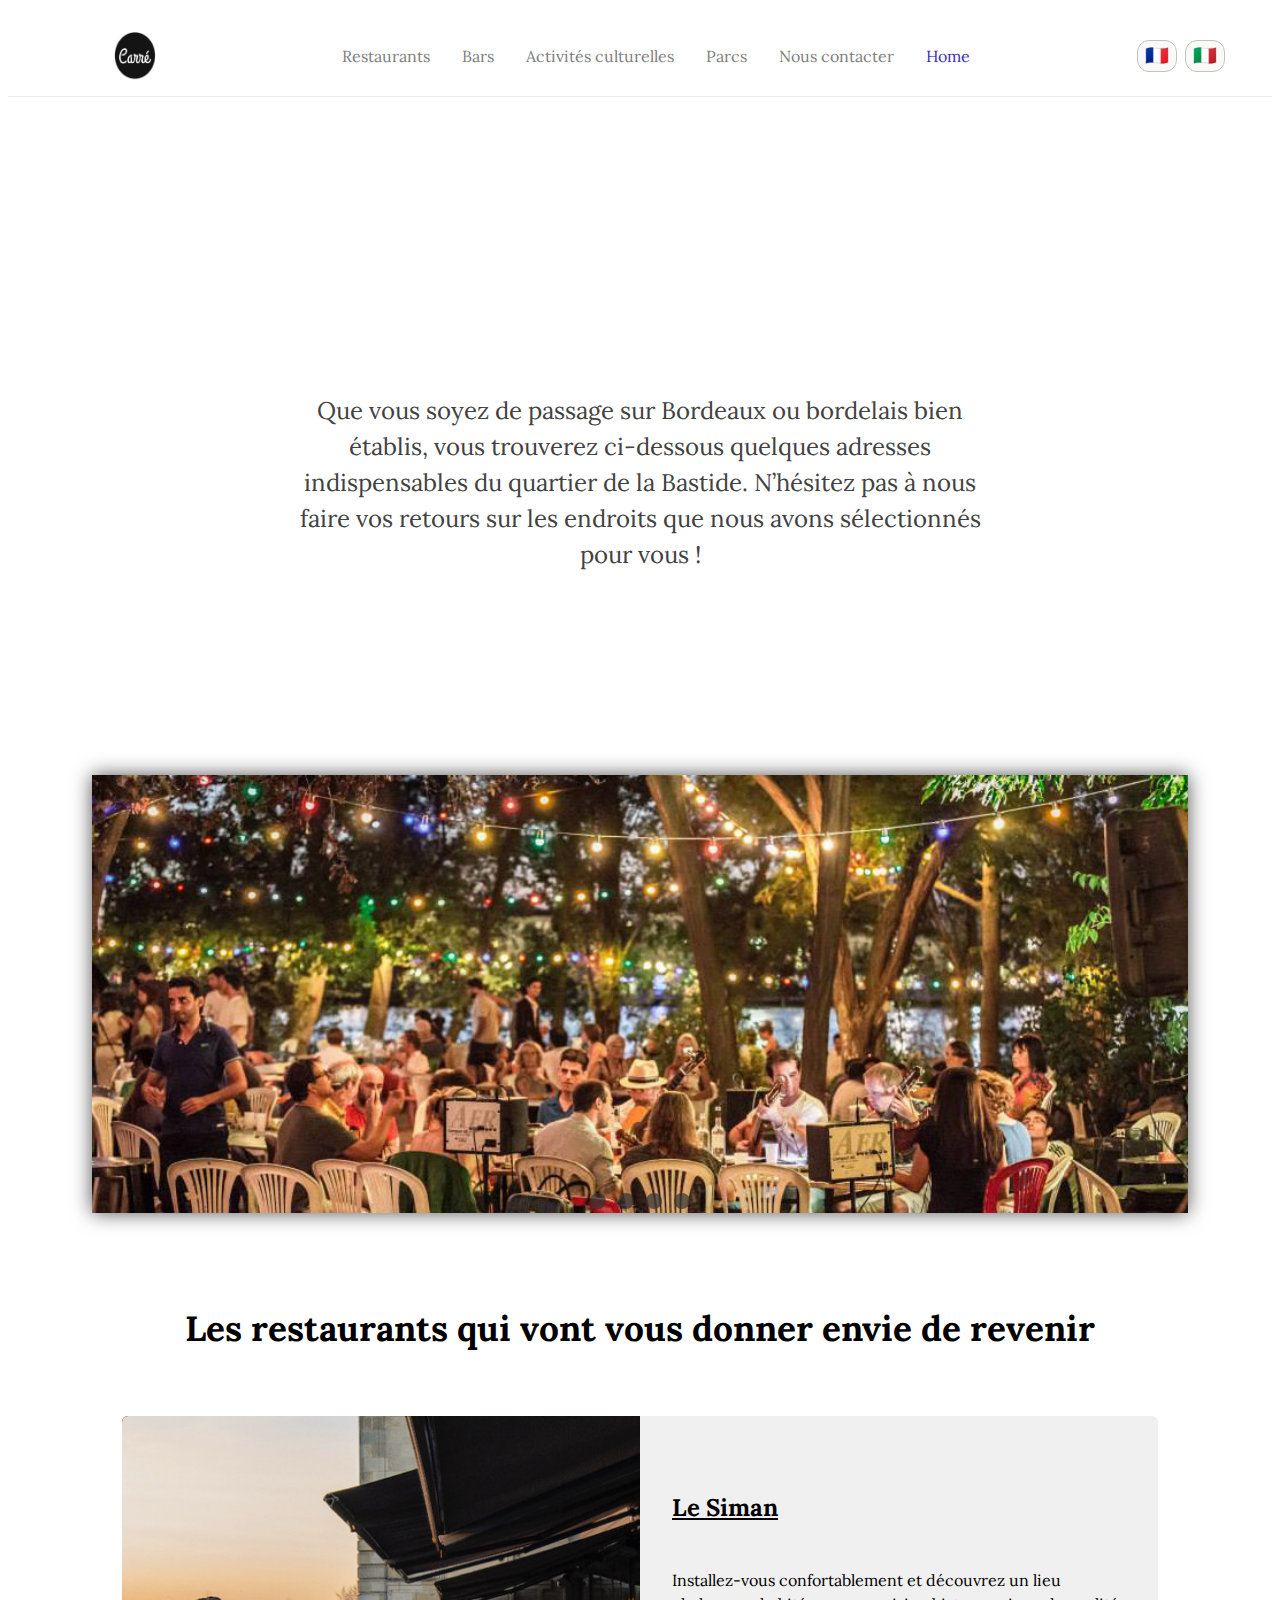
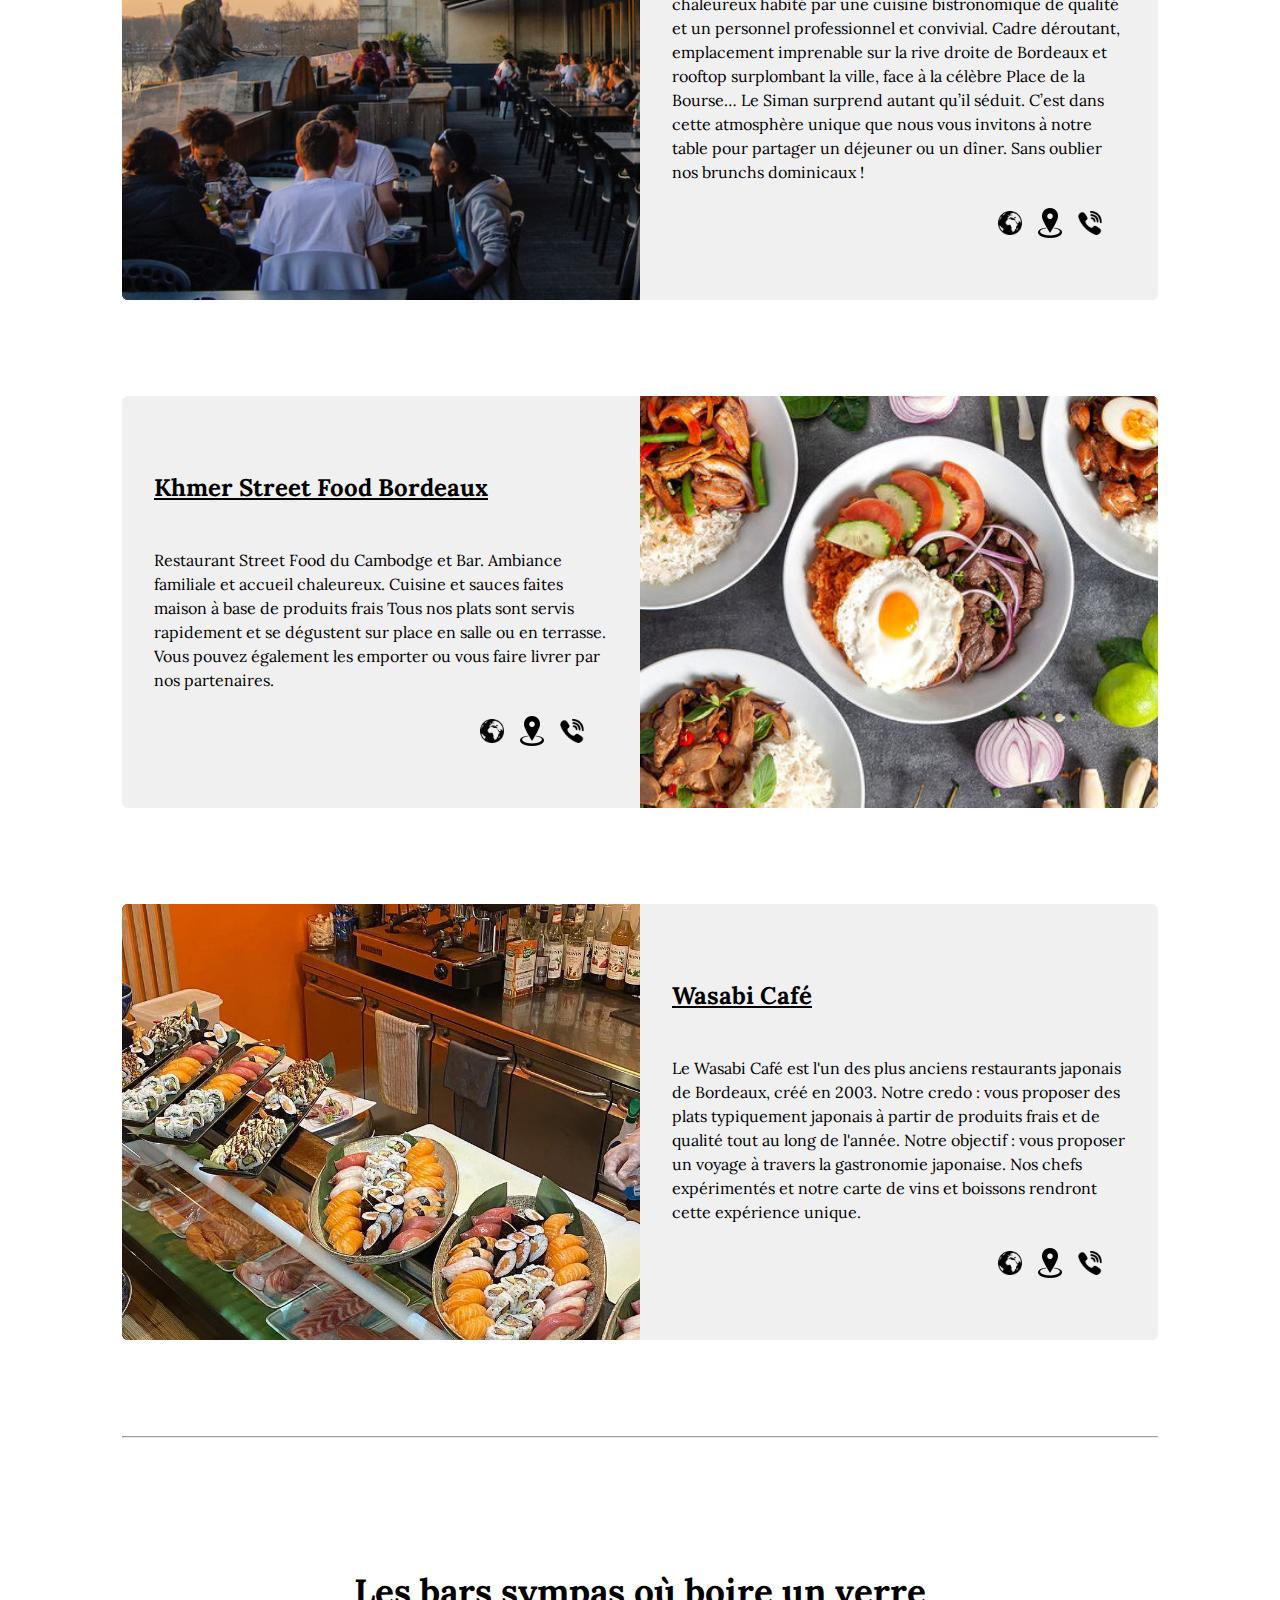
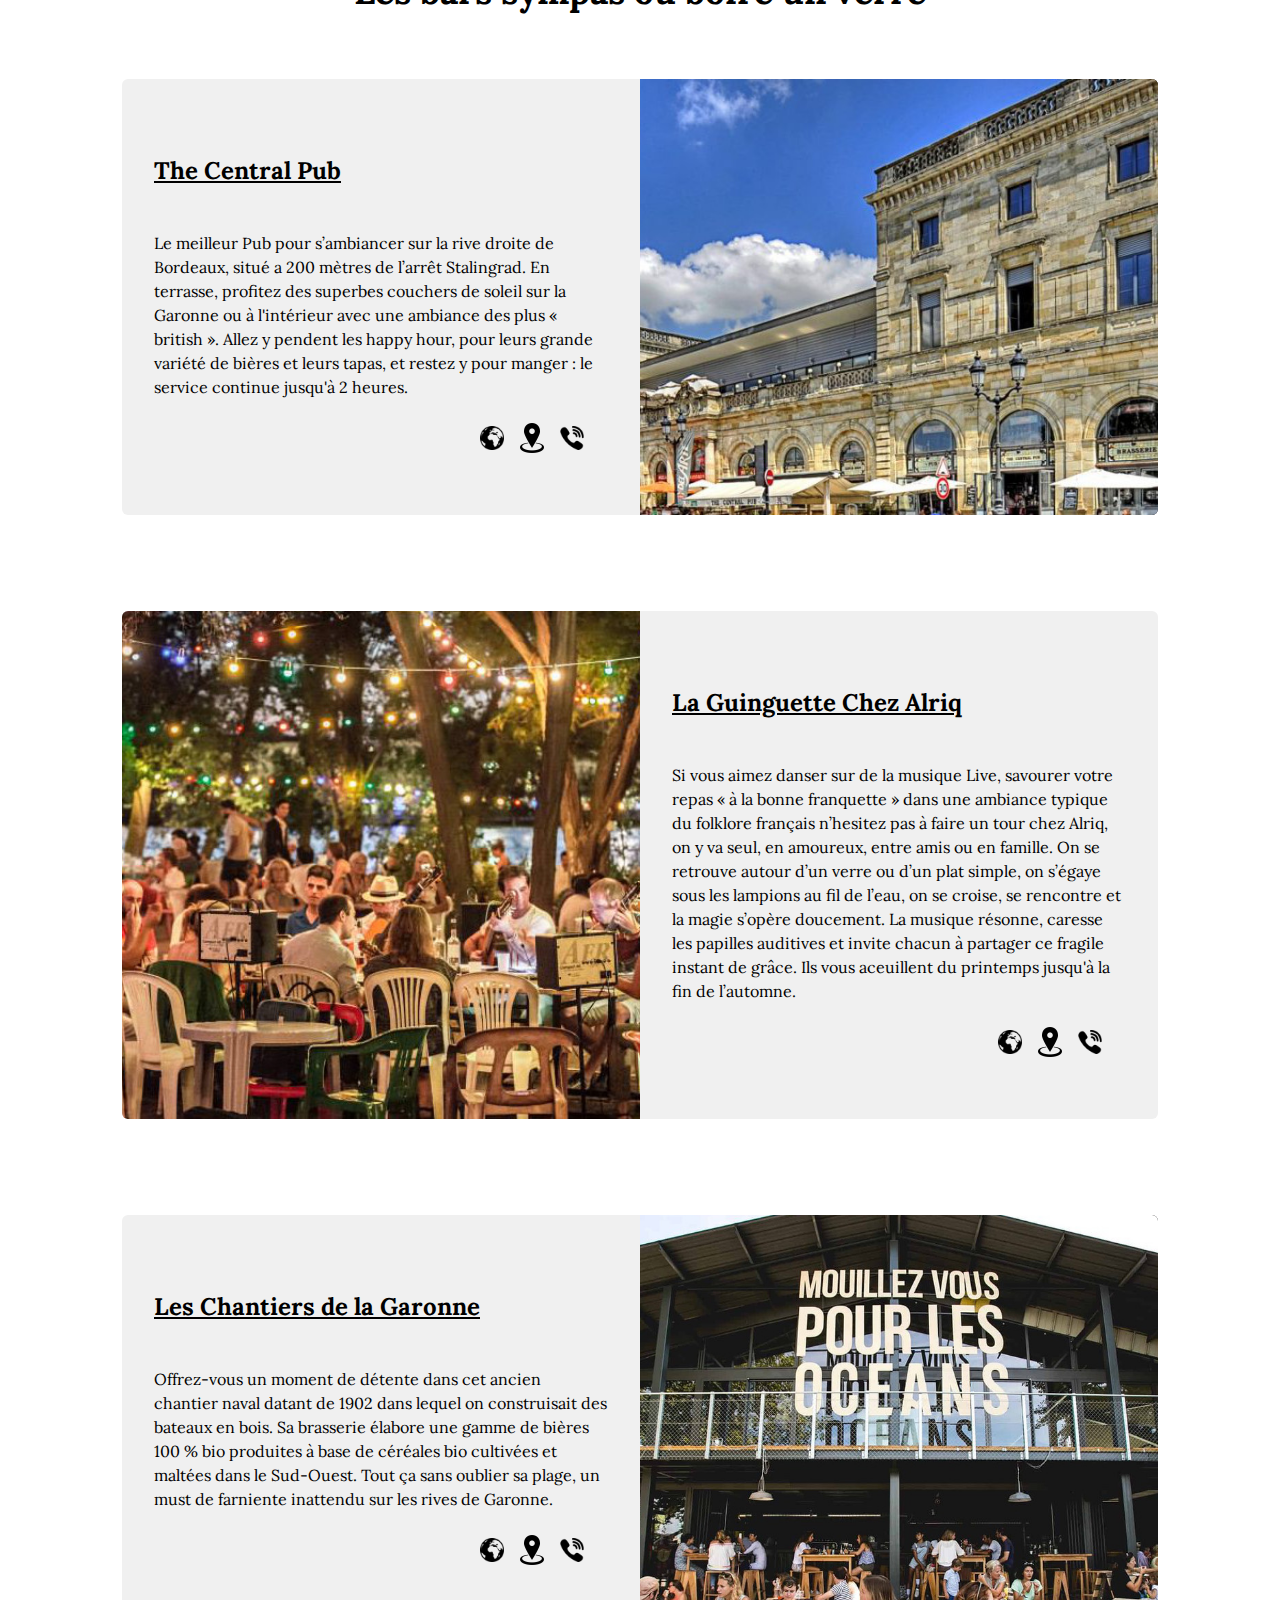
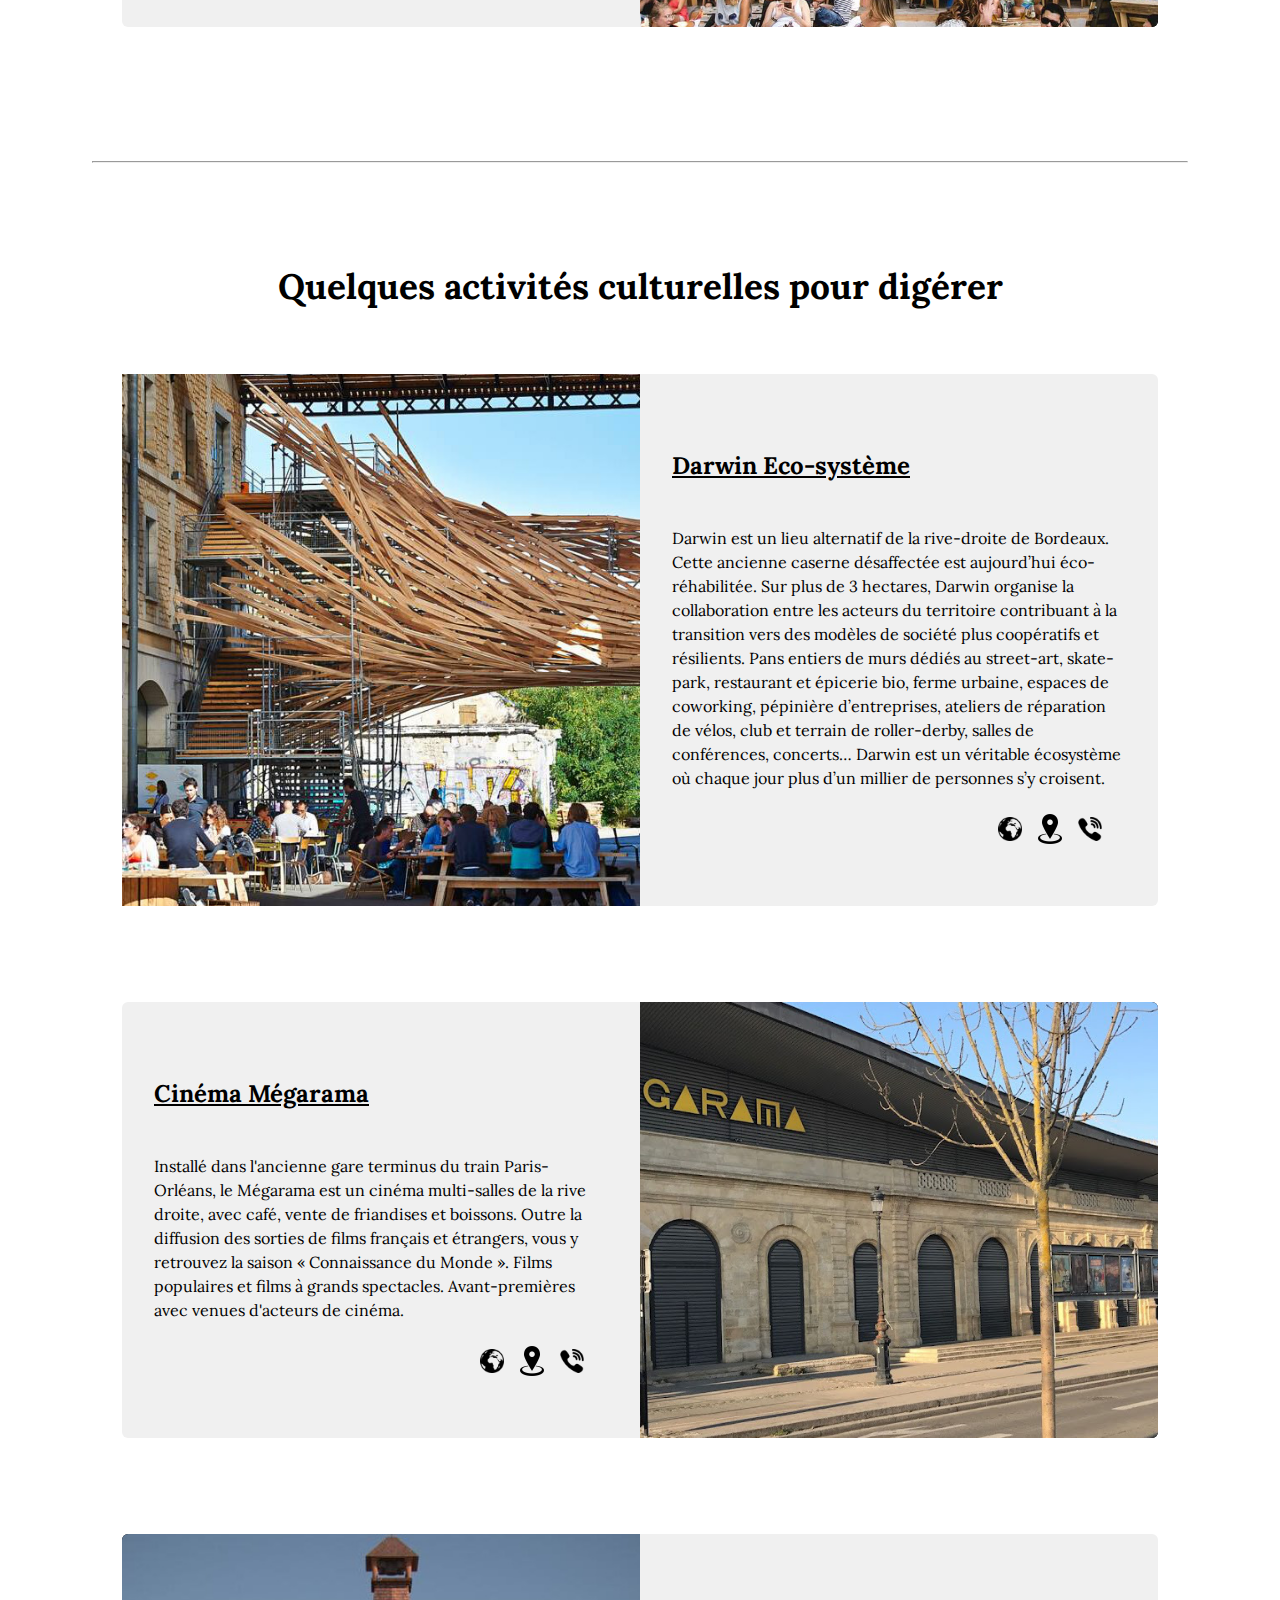
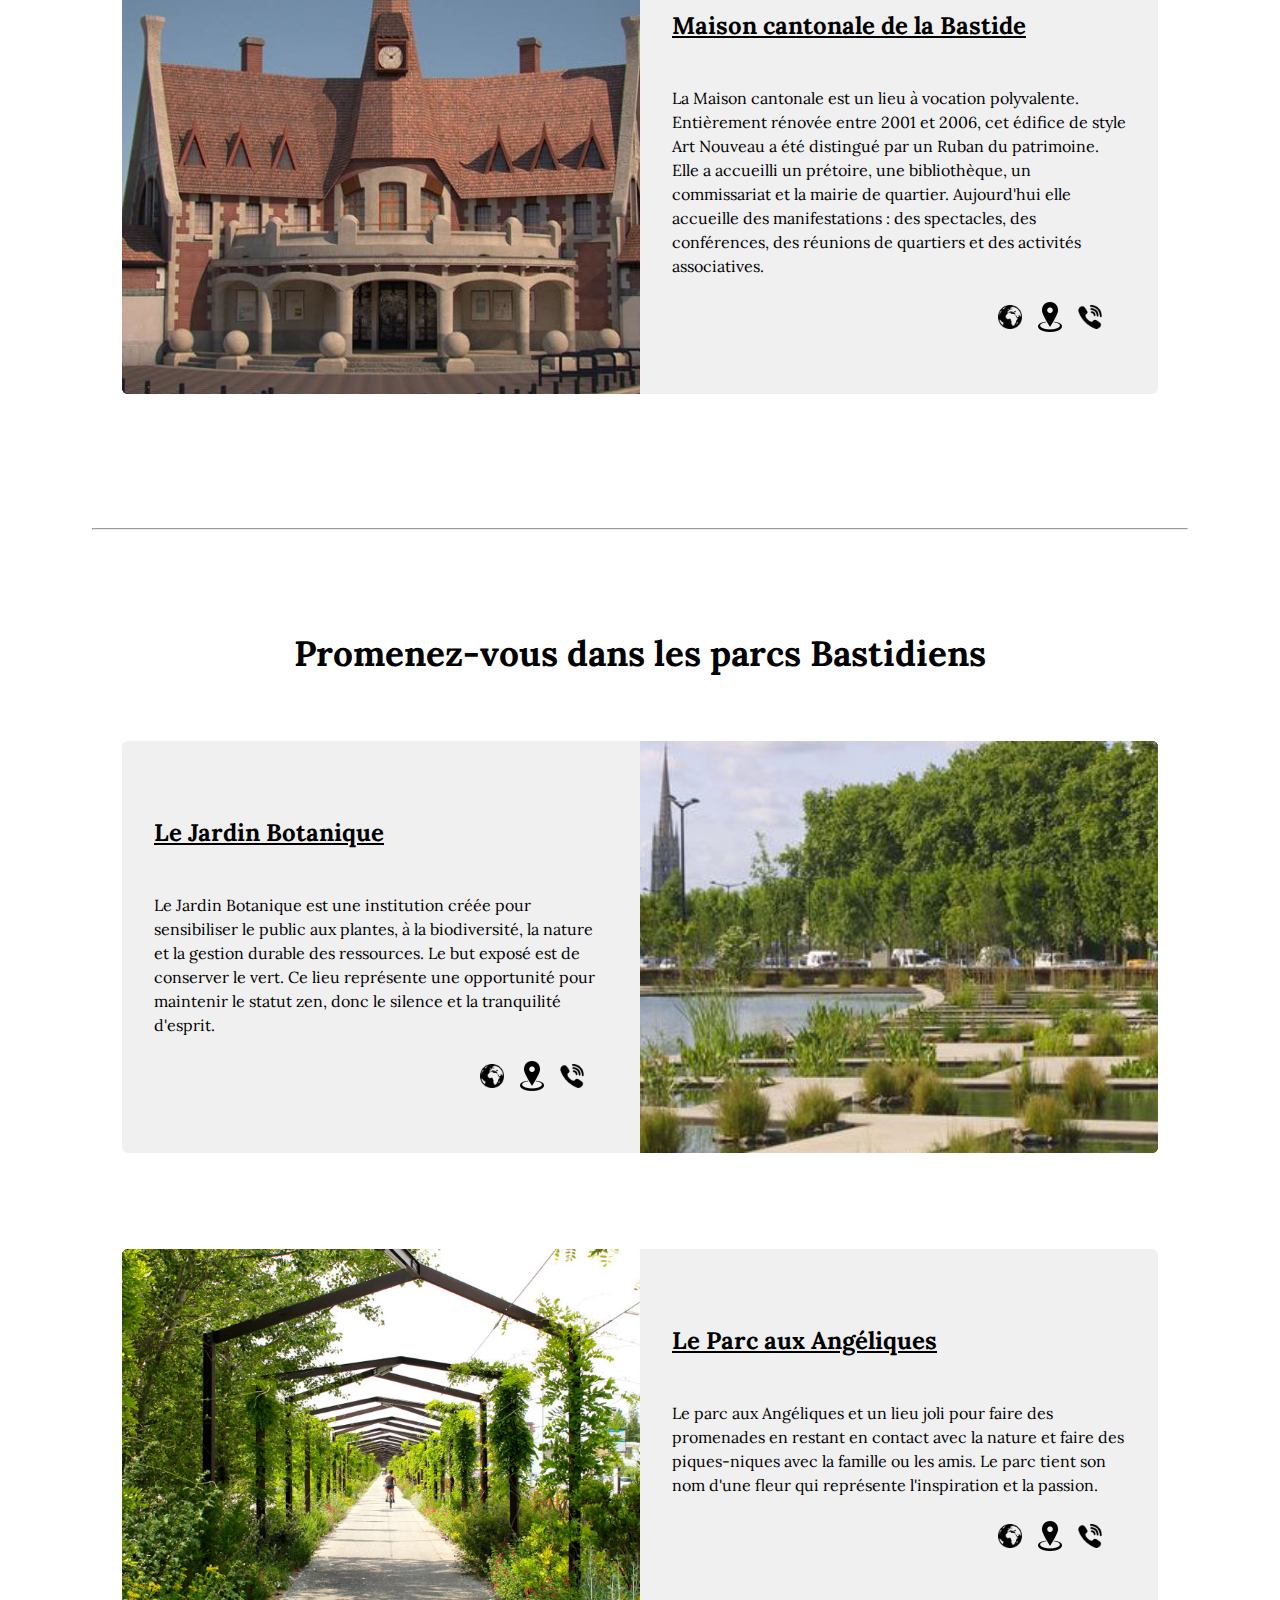
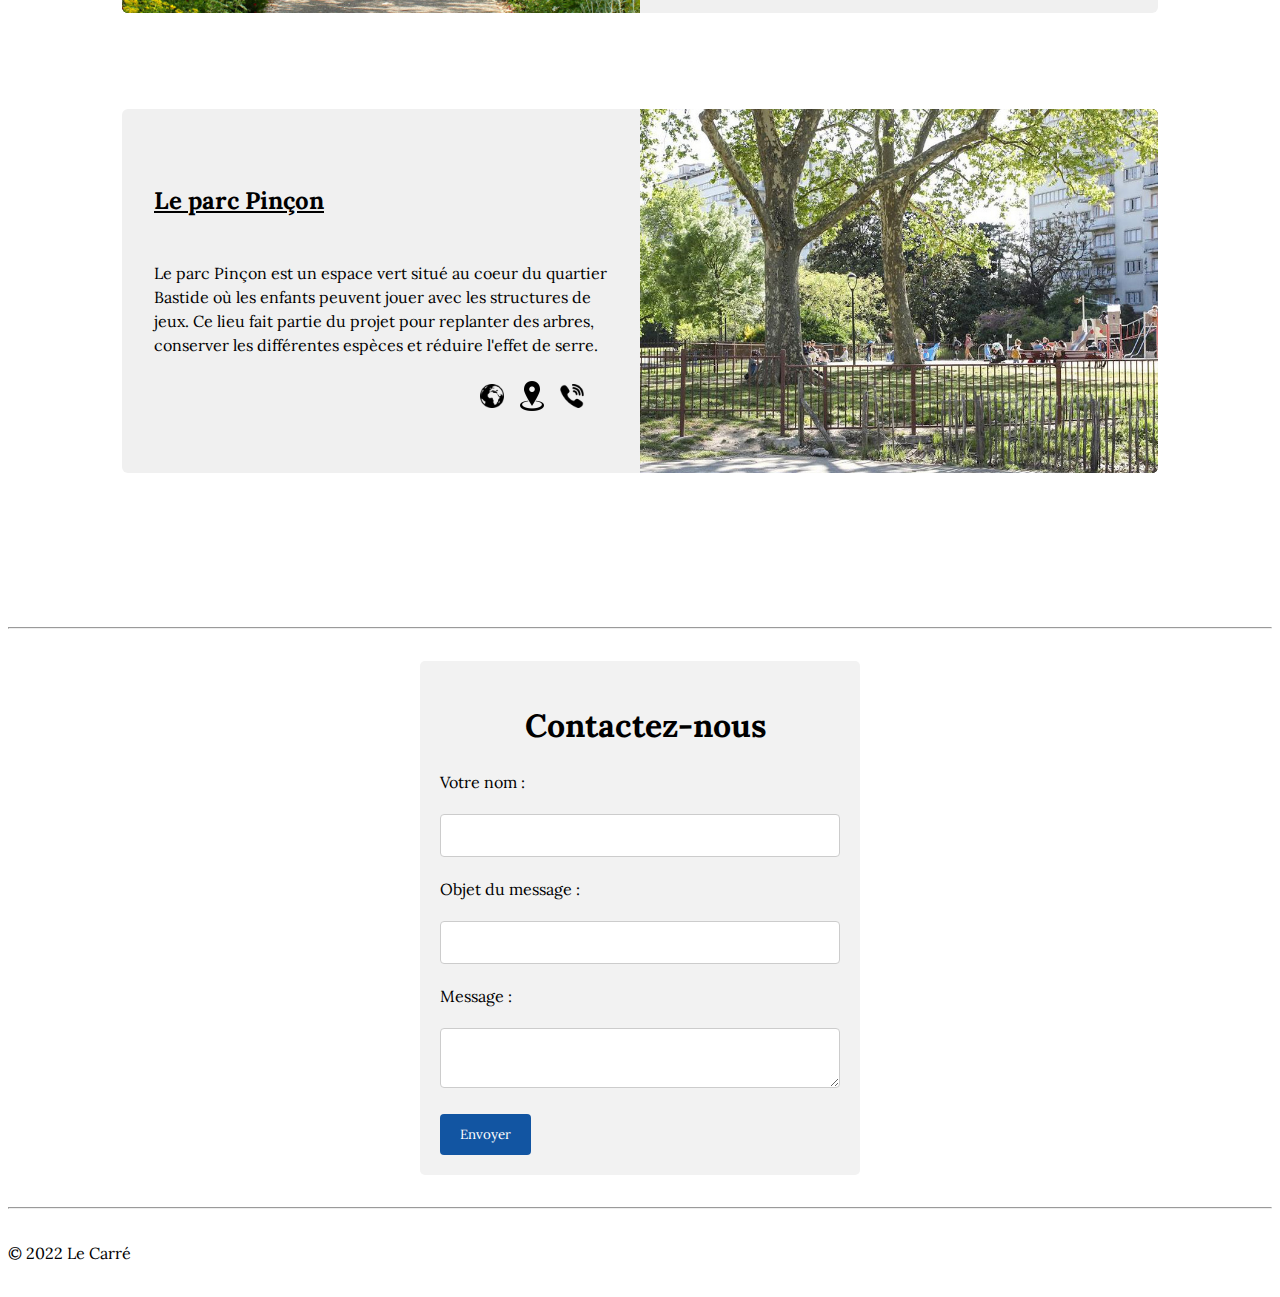
==== commit ee84dd3b: "Merge pull request #48 from Pablohassan/jsphotos" ====
--- a/index.html
+++ b/index.html
@@ -606,14 +606,14 @@
             
             </br>
             <form id="contactForm">
-                <h1 class="contactTitle" data-lang="fr">Contacte-nous</h1>
+                <h1 class="contactTitle" data-lang="fr">Contactez-nous</h1>
                 <h1 class="contactTitle" data-lang="it">Contattaci</h1>
-                <label for="name" class="textForm" data-lang="fr">Ton nom :</label>
-                <label for="name" class="textForm" data-lang="it">l tuo nome :</label>
-                <input type="text" id="name" name="name" value="">
+                <label for="name" class="textForm" data-lang="fr">Votre nom :</label>
+                <label for="name" class="textForm" data-lang="it">Il tuo nome :</label>
+                <input type="text" id="name" name="name" value=" ">
                 <label for="objet" class="textForm" data-lang="fr">Objet du message :</label>
                 <label for="objet" class="textForm" data-lang="it">Oggetto del messaggio :</label>
-                <input type="text" id="objet" name="objet" value="" />
+                <input type="text" id="objet" name="objet" value=" " />
                 <label for="message" class="textForm" data-lang="fr">Message :</label>
                 <label for="message" class="textForm" data-lang="it">Messaggio :</label>
                 <textarea id="message" name="message"></textarea>
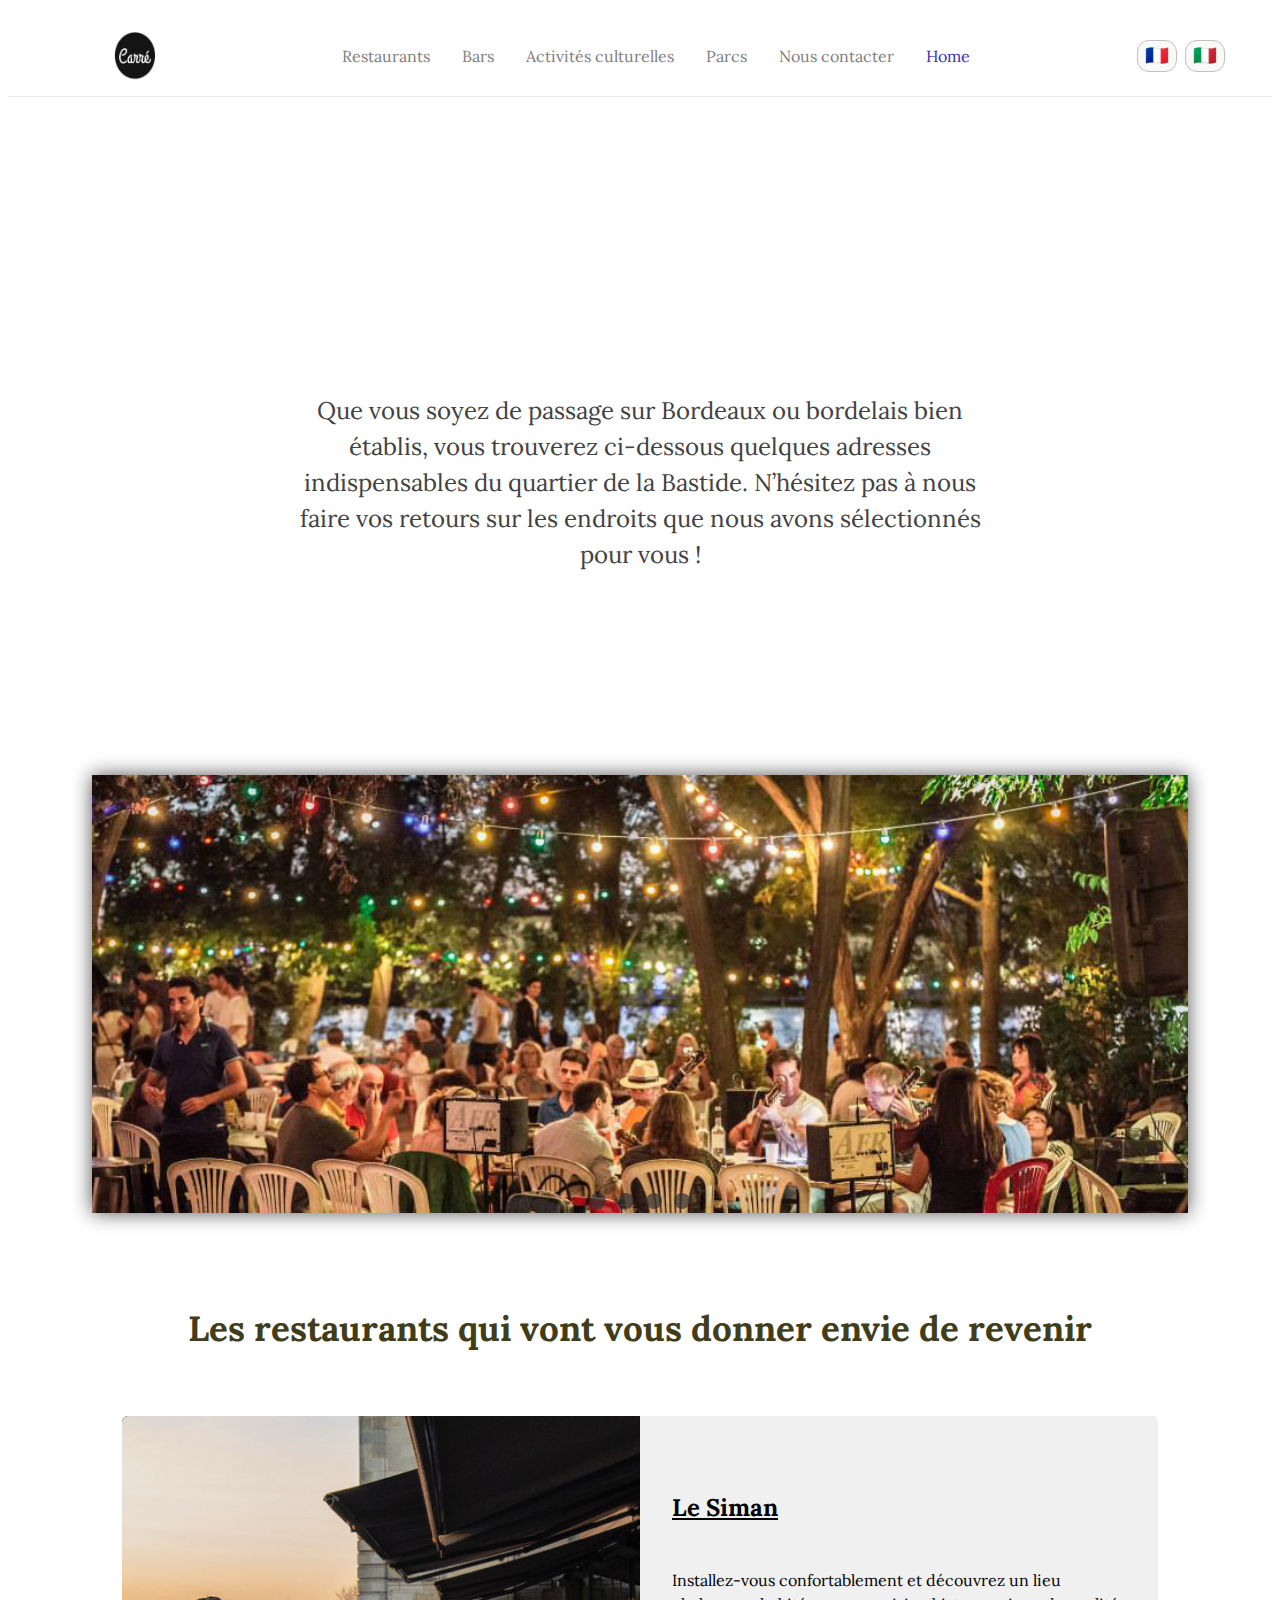
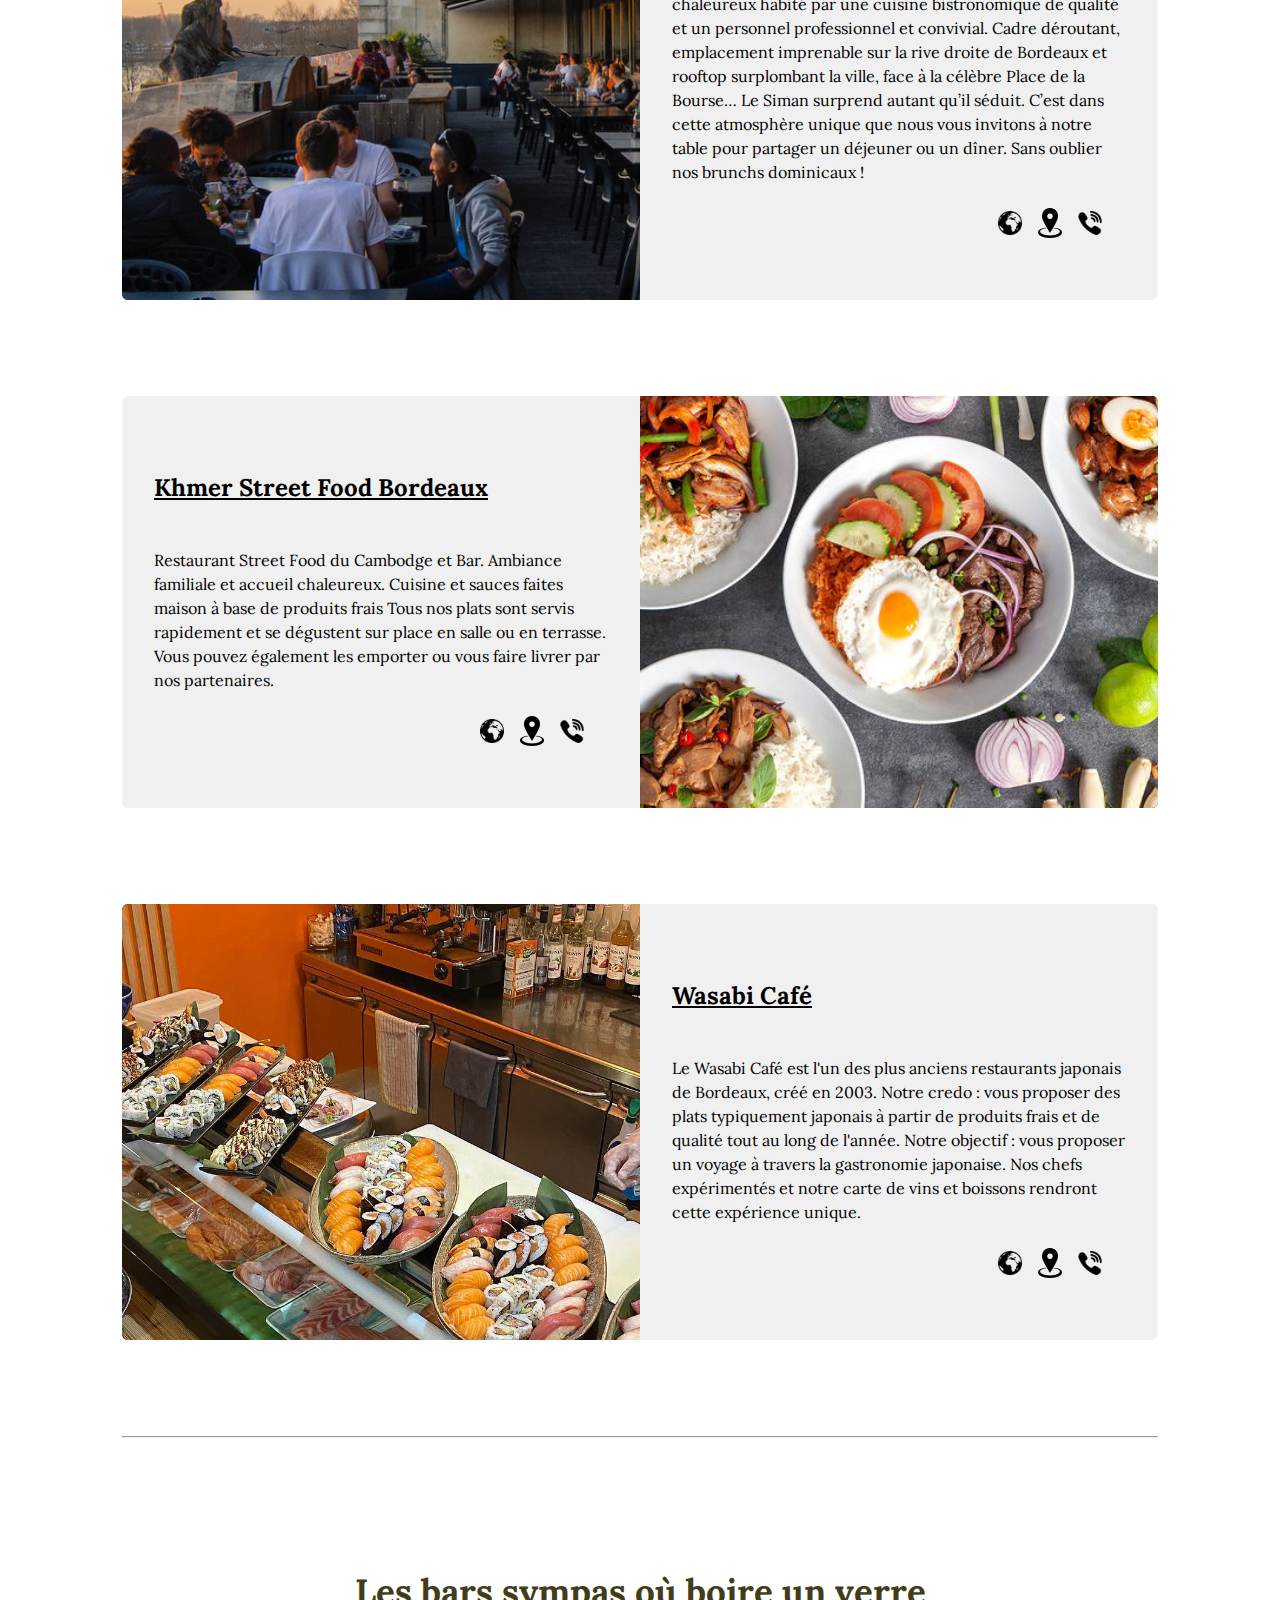
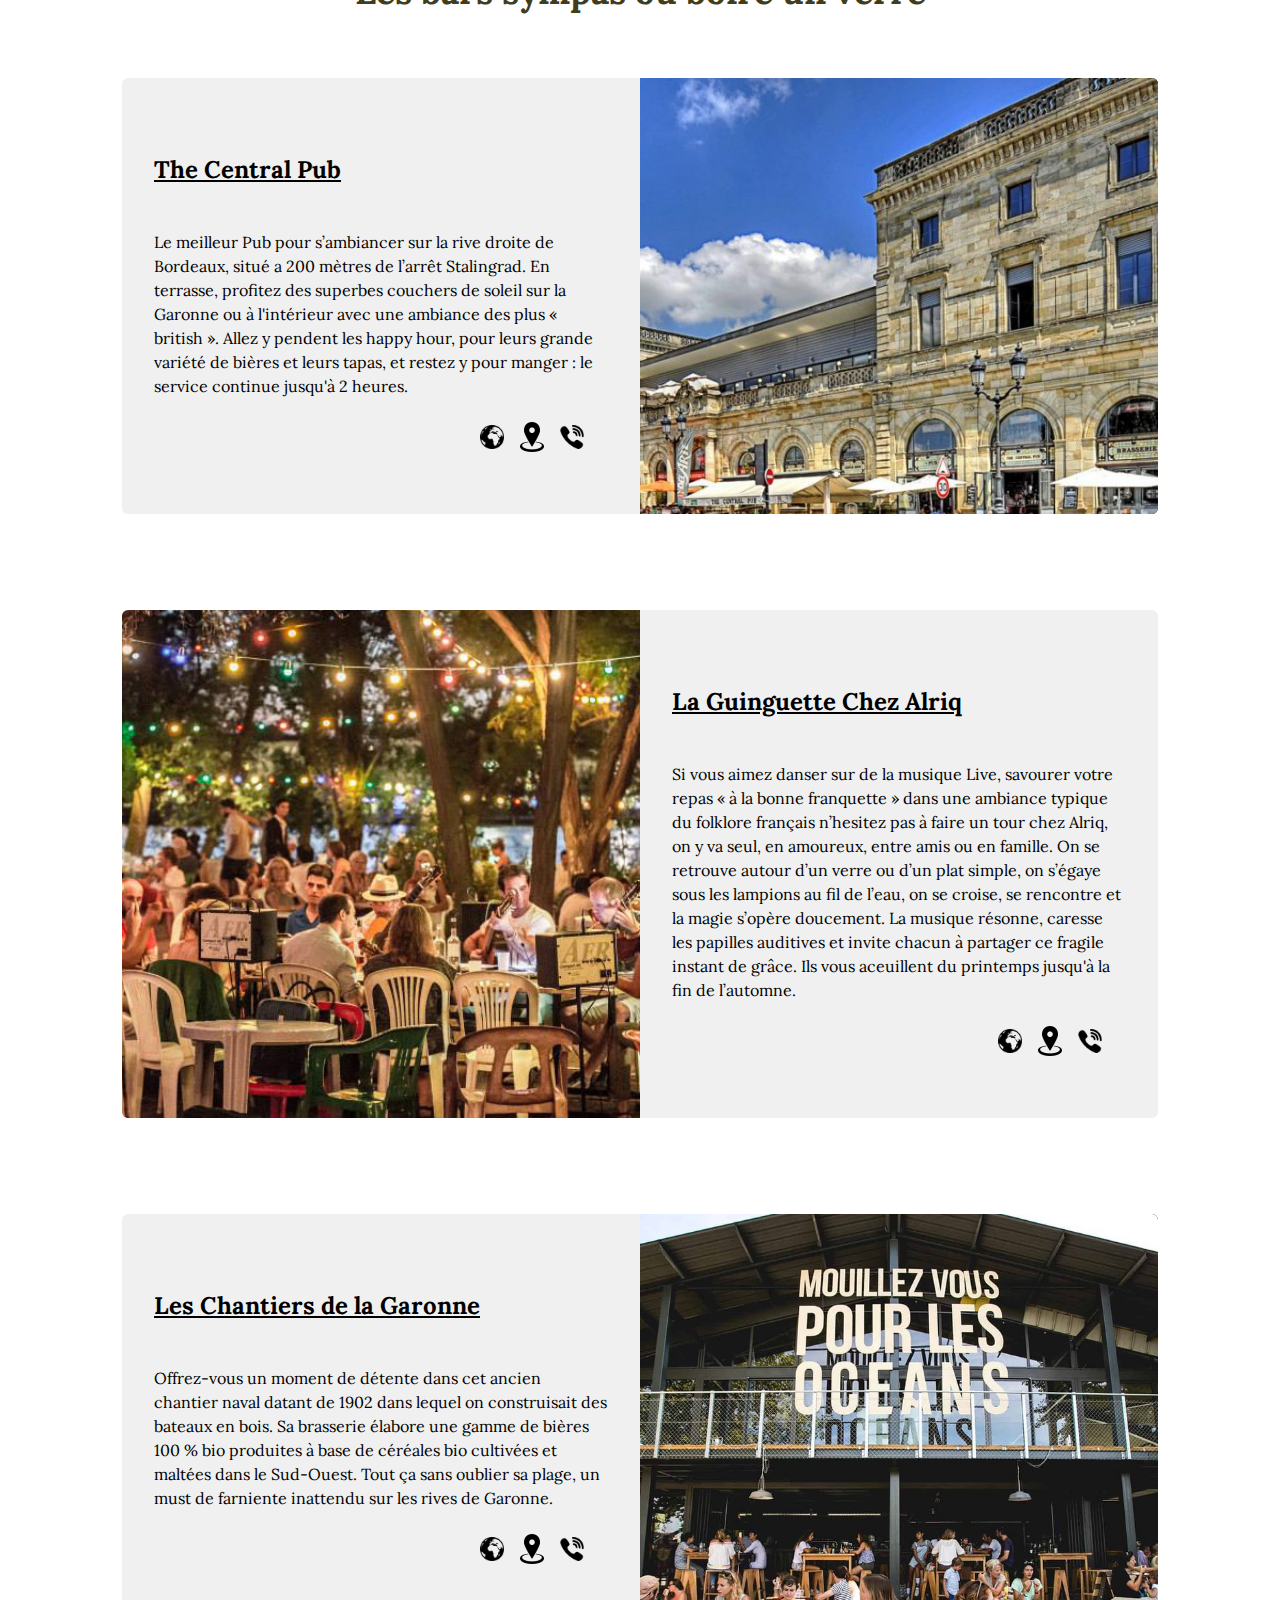
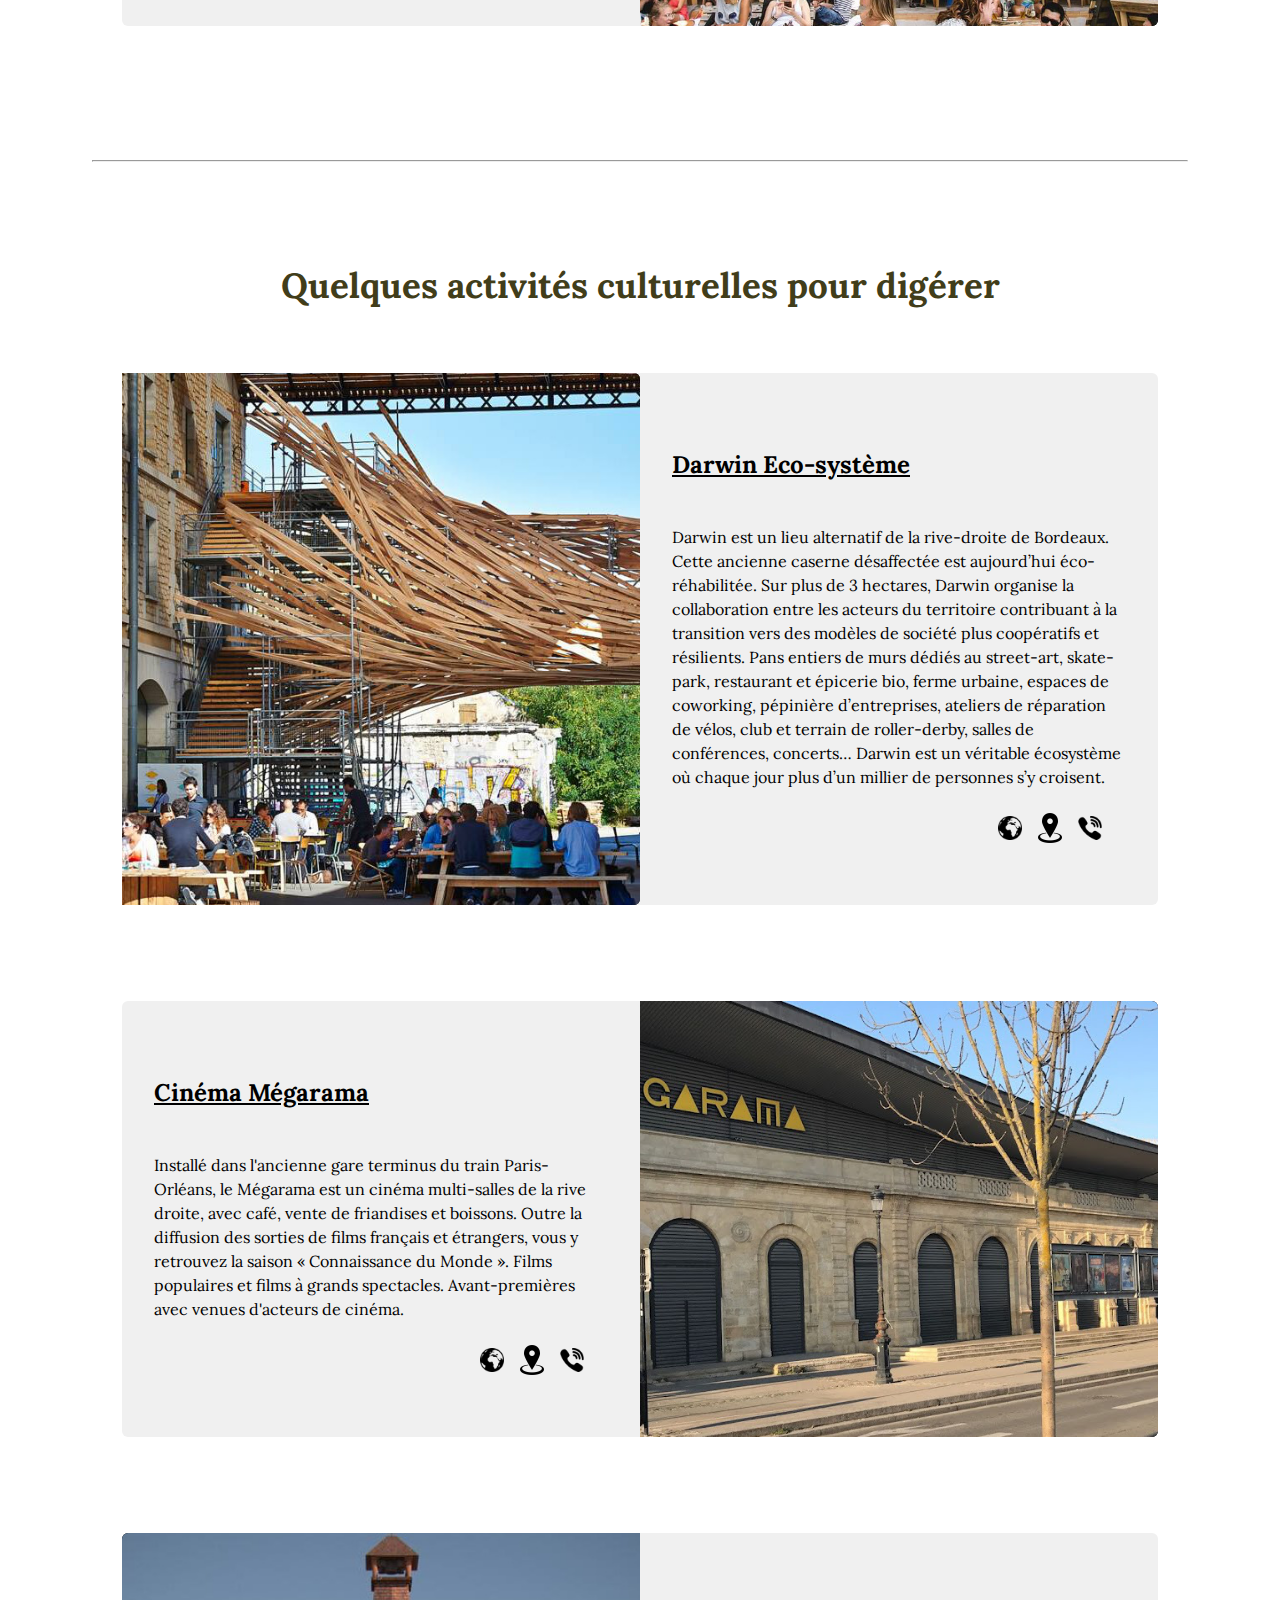
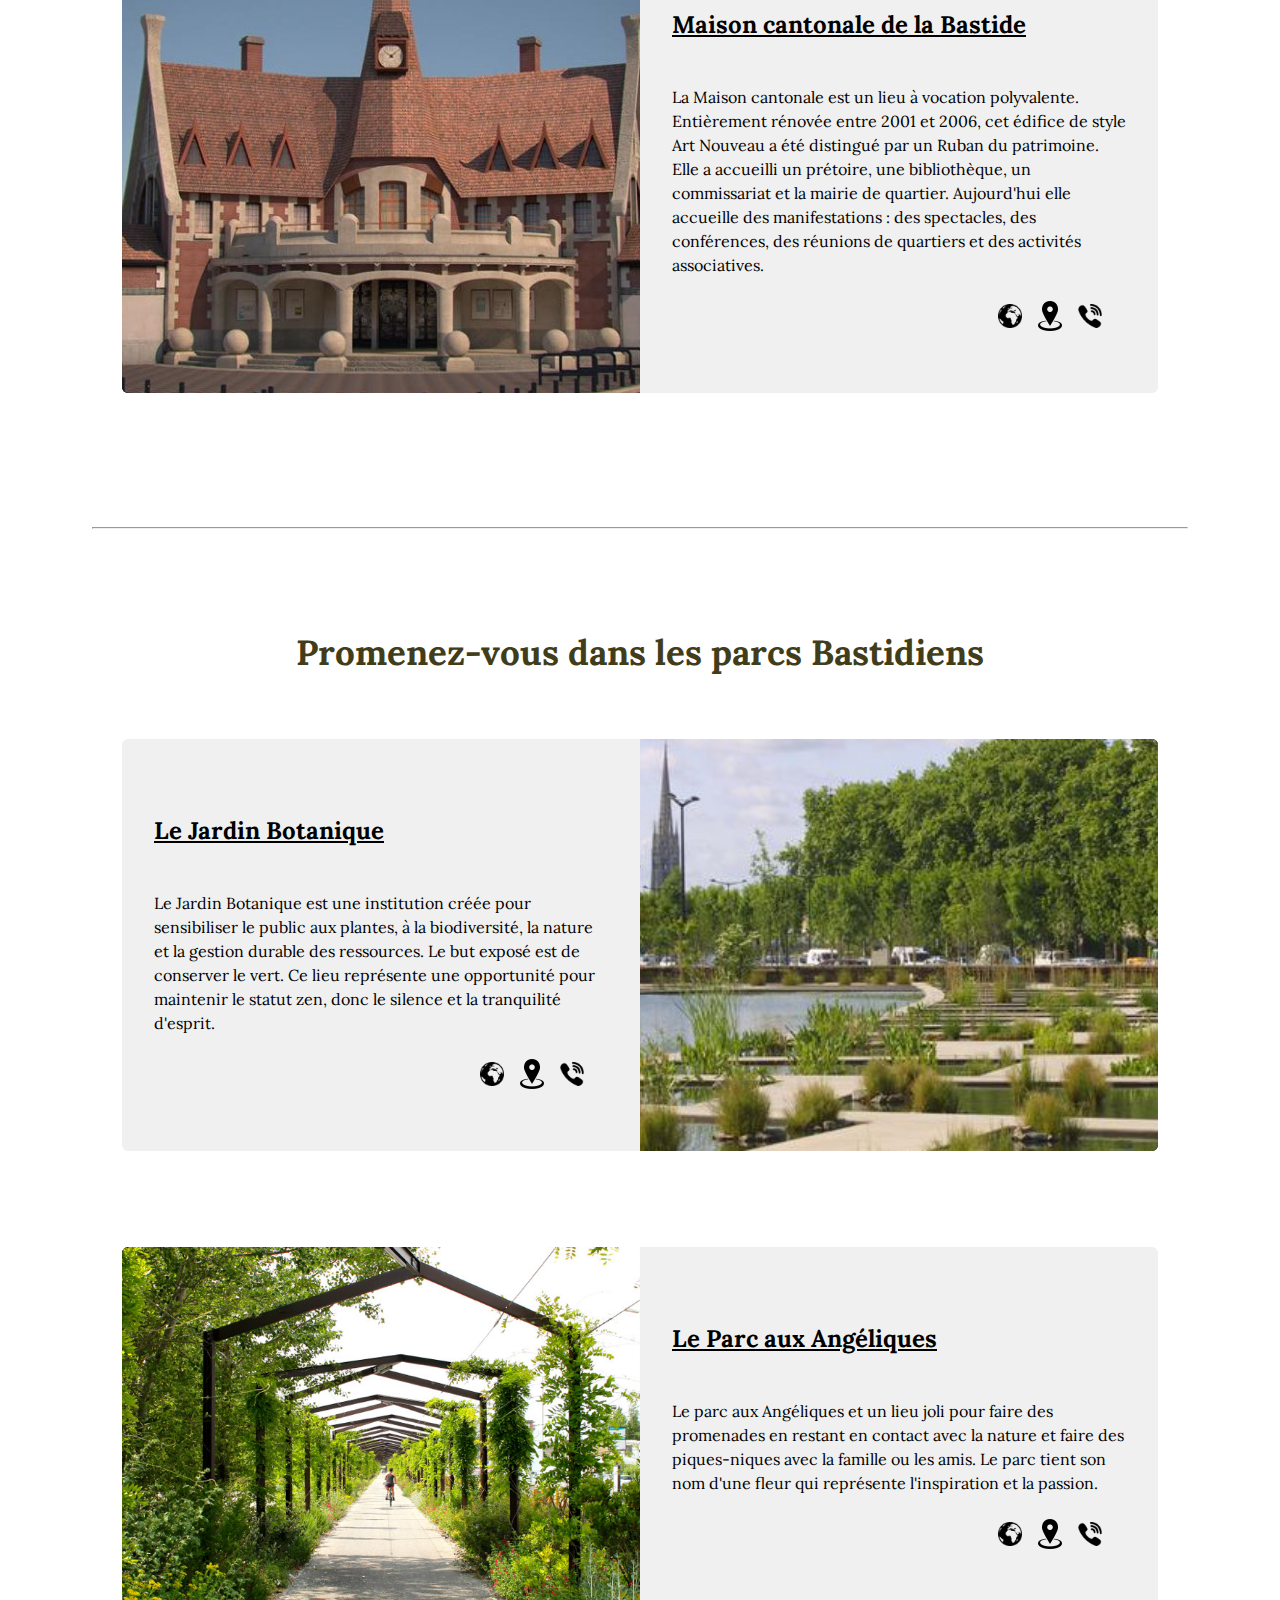
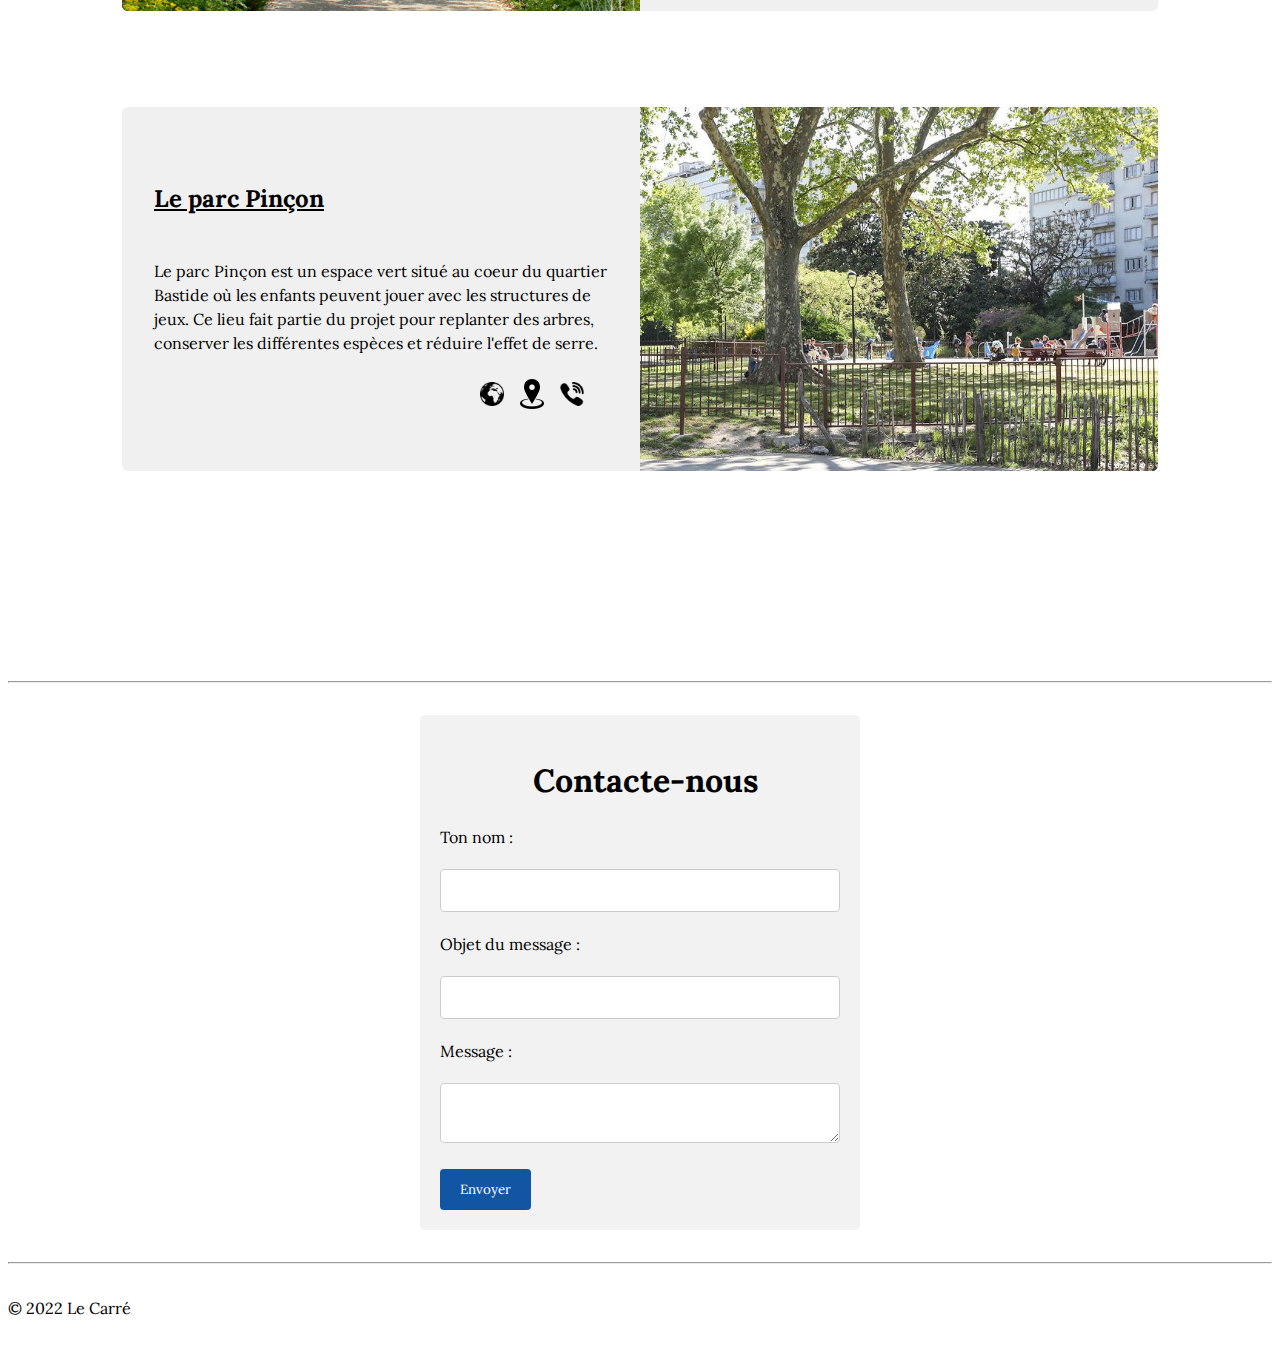
==== commit 111be2e2: "formatage 3WC" ====
--- a/index.html
+++ b/index.html
@@ -1,633 +1,742 @@
 <!DOCTYPE html>
 <html lang="en">
-    <head>
-        <meta charset="UTF-8">
-        <meta http-equiv="X-UA-Compatible" content="IE=edge">
-        <meta name="viewport" content="width=device-width, initial-scale=1.0">
-        <title>La Bastide Tour</title>
-        <link rel="stylesheet" type="text/css" href="style-carousel.css">
-        <link rel="stylesheet" href="style.css">
-        <link rel="stylesheet" href="burger.css">
-        <link rel="stylesheet" href="contact.css">
-        <link rel="stylesheet" href="titre.css">
-        <link rel="preconnect" href="https://fonts.googleapis.com">
-        <link rel="preconnect" href="https://fonts.gstatic.com" crossorigin>
-        <link href="https://fonts.googleapis.com/css2?family=Lora&display=swap" rel="stylesheet">
-    </head>
-    <body>
-        <!-- HEADER (avec navbar et doit prendre toute la largeur (sans padding ou margin)) -->
-        <header class="nav">
-            <a href="#" class="logo">
+  <head>
+    <meta charset="UTF-8" />
+    <meta http-equiv="X-UA-Compatible" content="IE=edge" />
+    <meta name="viewport" content="width=device-width, initial-scale=1.0" />
+    <title>La Bastide Tour</title>
+    <link rel="stylesheet" type="text/css" href="style-carousel.css" />
+    <link rel="stylesheet" href="style.css" />
+    <link rel="stylesheet" href="burger.css" />
+    <link rel="stylesheet" href="contact.css" />
+    <link rel="stylesheet" href="titre.css" />
+    <link rel="preconnect" href="https://fonts.googleapis.com" />
+    <link rel="preconnect" href="https://fonts.gstatic.com" crossorigin />
+    <link
+      href="https://fonts.googleapis.com/css2?family=Lora&display=swap"
+      rel="stylesheet"
+    />
+    <link rel="preconnect" href="https://fonts.googleapis.com" />
+    <link rel="preconnect" href="https://fonts.googleapis.com" />
+    <link rel="preconnect" href="https://fonts.googleapis.com" />
+    <link rel="preconnect" href="https://fonts.gstatic.com" crossorigin />
+    <link
+      href="https://fonts.googleapis.com/css2?family=Caveat:wght@500&family=Dancing+Script:wght@600&family=Jost:ital,wght@1,100&family=Lato:ital,wght@1,100&family=Merriweather+Sans:wght@300&family=Nunito:wght@200&family=Titillium+Web:wght@200&display=swap"
+      rel="stylesheet"
+    />
+  </head>
+  <body>
+    <!-- HEADER (avec navbar et doit prendre toute la largeur (sans padding ou margin)) -->
+    <header class="nav">
+      <a href="#" class="logo">
+        <img id="logo" src="assets/logo.png" alt="Logo" class="logo" />
+      </a>
+      <div id="menu-button" class="toggle">
+        <svg
+          xmlns="http://www.w3.org/2000/svg"
+          class="toggle-label"
+          fill="none"
+          viewBox="0 0 24 24"
+          stroke="currentColor"
+          stroke-width="2"
+        >
+          <path
+            stroke-linecap="round"
+            stroke-linejoin="round"
+            d="M4 6h16M4 12h16M4 18h16"
+          />
+        </svg>
+      </div>
+      <div class="langWrap">
+        <button class="lang-switch" data-lang="fr">🇫🇷</button>
+        <button class="lang-switch" data-lang="it">🇮🇹</button>
+      </div>
+      <div class="menu" id="menu">
+        <a href="#restaurants" class="menuEffet" data-lang="fr">Restaurants</a>
+        <a href="#restaurants" class="menuEffet" data-lang="it">Ristoranti</a>
+        <a href="#bars" class="menuEffet" data-lang="fr">Bars</a>
+        <a href="#bars" class="menuEffet" data-lang="it">Bars</a>
+        <a href="#culturelles" class="menuEffet" data-lang="fr"
+          >Activités culturelles</a
+        >
+        <a href="#culturelles" class="menuEffet" data-lang="it"
+          >Attività culturali</a
+        >
+        <a href="#parcs" class="menuEffet" data-lang="fr">Parcs</a>
+        <a href="#parcs" class="menuEffet" data-lang="it">Parchi</a>
+        <a href="#contactForm" class="menuEffet" data-lang="fr"
+          >Nous contacter</a
+        >
+        <a href="#contactForm" class="menuEffet" data-lang="it">Contattaci</a>
+        <a href="#" class="menuEffet"><span>Home</span></a>
+      </div>
+    </header>
+    <!-- MAIN (avec margin, créer une classe avec du margin et l'appliquer sur main (plus sur le body))-->
+    <main>
+      <div class="titlePrincipal">
+        <h1 class="hero-title">Bastide</h1>
+      </div>
+      <section class="description">
+        <div class="content">
+          <!-- classes texte servent pour switcher en italien-->
+          <p data-lang="fr">
+            Que vous soyez de passage sur Bordeaux ou bordelais bien établis,
+            vous trouverez ci-dessous quelques adresses indispensables du
+            quartier de la Bastide. N’hésitez pas à nous faire vos retours sur
+            les endroits que nous avons sélectionnés pour vous !
+          </p>
+          <p data-lang="it">
+            Che tu sia di passaggio o meno a Bordeaux, ecco un sito che elenca
+            alcuni buoni indirizzi nel quartiere di Bastide. Non esitare a darci
+            il tuo feedback sui luoghi che abbiamo selezionato per te!
+          </p>
+        </div>
+      </section>
+      <section class="carousel" aria-label="Gallery">
+        <ol class="carousel__viewport">
+          <li id="carousel__slide1" tabindex="1" class="carousel__slide">
+            <div class="carousel__snapper">
+              <a href="#carousel__slide4" class="carousel__prev"
+                >Go to last slide</a
+              >
+              <a href="#carousel__slide2" class="carousel__next"
+                >Go to next slide</a
+              >
+            </div>
+          </li>
+          <li id="carousel__slide2" tabindex="0" class="carousel__slide">
+            <div class="carousel__snapper"></div>
+            <a href="#carousel__slide1" class="carousel__prev"
+              >Go to previous slide</a
+            >
+            <a href="#carousel__slide3" class="carousel__next"
+              >Go to next slide</a
+            >
+          </li>
+          <li id="carousel__slide3" tabindex="0" class="carousel__slide">
+            <div class="carousel__snapper"></div>
+            <a href="#carousel__slide2" class="carousel__prev"
+              >Go to previous slide</a
+            >
+            <a href="#carousel__slide4" class="carousel__next"
+              >Go to next slide</a
+            >
+          </li>
+          <li id="carousel__slide4" tabindex="0" class="carousel__slide">
+            <div class="carousel__snapper"></div>
+            <a href="#carousel__slide3" class="carousel__prev"
+              >Go to previous slide</a
+            >
+            <a href="#carousel__slide1" class="carousel__next"
+              >Go to first slide</a
+            >
+          </li>
+          <li id="carousel__slide5" tabindex="0" class="carousel__slide">
+            <div class="carousel__snapper"></div>
+            <a href="#carousel__slide1" class="carousel__prev"
+              >Go to previous slide</a
+            >
+            <a href="#carousel__slide3" class="carousel__next"
+              >Go to next slide</a
+            >
+          </li>
+        </ol>
+        <aside class="carousel__navigation">
+          <ol class="carousel__navigation-list">
+            <li class="carousel__navigation-item">
+              <a href="#carousel__slide1" class="carousel__navigation-button"
+                >Go to slide 1</a
+              >
+            </li>
+            <li class="carousel__navigation-item">
+              <a href="#carousel__slide2" class="carousel__navigation-button"
+                >Go to slide 2</a
+              >
+            </li>
+            <li class="carousel__navigation-item">
+              <a href="#carousel__slide3" class="carousel__navigation-button"
+                >Go to slide 3</a
+              >
+            </li>
+            <li class="carousel__navigation-item">
+              <a href="#carousel__slide4" class="carousel__navigation-button"
+                >Go to slide 4</a
+              >
+            </li>
+          </ol>
+        </aside>
+        <!-- Restaurants) -->
+      </section>
+      <section id="restaurants" class="alignTitreHome">
+        <h2 data-lang="fr">
+          Les restaurants qui vont vous donner envie de revenir
+        </h2>
+        <h2 data-lang="it">
+          I ristoranti che ti faranno venire voglia di tornare
+        </h2>
+        <div class="card">
+          <img
+            class="items items-left"
+            src="assets/restau-siman.jpeg"
+            alt="Photo du restaurant le Siman"
+          />
+          <div class="card-infos">
+            <h3>Le Siman</h3>
+            <p data-lang="fr">
+              Installez-vous confortablement et découvrez un lieu chaleureux
+              habité par une cuisine bistronomique de qualité et un personnel
+              professionnel et convivial. Cadre déroutant, emplacement
+              imprenable sur la rive droite de Bordeaux et rooftop surplombant
+              la ville, face à la célèbre Place de la Bourse… Le Siman surprend
+              autant qu’il séduit. C’est dans cette atmosphère unique que nous
+              vous invitons à notre table pour partager un déjeuner ou un dîner.
+              Sans oublier nos brunchs dominicaux !
+            </p>
+            <p data-lang="it">
+              Mettetevi comodi e scoprite un luogo accogliente dotato di una
+              cucina bistrot di qualità e uno staff professionale e cordiale. Il
+              ristorante ha una posizione inespugnabile sulla riva destra di
+              Bordeaux e un tetto che domina la città di fronte alla famosa
+              Place de la Bourse. Le Siman sorprende tanto quanto seduce: è in
+              questa atmosfera unica che vi invitiamo alla nostra tavola per
+              condividere il pranzo o la cena (per non parlare dei nostri brunch
+              domenicali!)
+            </p>
+            <section class="flex-container list-icons">
+              <a href="https://www.siman-bordeaux.com/" target="_blank">
+                <img src="assets/globe.png" alt="Site web" />
+              </a>
+              <a
+                href="https://www.google.fr/maps/place/Le+Siman/@44.8417682,-0.5710375,15z/data=!3m1!4b1!4m5!3m4!1s0xd55262d121989c7:0xb4beb44d88ff65cd!8m2!3d44.8417466!4d-0.5623146"
+                target="_blank"
+              >
+                <img src="assets/lieu.png" alt="Y aller" />
+              </a>
+              <a href="tel:+33556674990" target="_blank">
+                <img src="assets/phone.png" alt="Telephone" />
+              </a>
+            </section>
+          </div>
+        </div>
+        <div class="card">
+          <div class="card-infos">
+            <h3>Khmer Street Food Bordeaux</h3>
+            <p data-lang="fr">
+              Restaurant Street Food du Cambodge et Bar. Ambiance familiale et
+              accueil chaleureux. Cuisine et sauces faites maison à base de
+              produits frais Tous nos plats sont servis rapidement et se
+              dégustent sur place en salle ou en terrasse. Vous pouvez également
+              les emporter ou vous faire livrer par nos partenaires.
+            </p>
+            <p data-lang="it">
+              Ristorante e bar con cibo di strada cambogiano dall’ambiente
+              familiare e con una calda accoglienza. Cucina casalinga e salse a
+              base di prodotti freschi. Tutti i nostri piatti vengono serviti
+              velocemente e possono essere consumati nella sala da pranzo o in
+              terrazza. Potete anche portarli via o farveli consegnare dai
+              nostri partner.
+            </p>
+            <section class="flex-container list-icons">
+              <a
+                href="https://khmer-street-food.eatbu.com/?lang=fr"
+                target="_blank"
+              >
+                <img src="assets/globe.png" alt="Site web" />
+              </a>
+              <a
+                href="https://www.google.fr/maps/place/KHMER+STREET+FOOD+BORDEAUX/@44.8405697,-0.5690857,15z/data=!3m1!4b1!4m5!3m4!1s0xd552715cf73d35b:0x86d0eff4b8a7951e!8m2!3d44.8405565!4d-0.5603554"
+                target="_blank"
+              >
+                <img src="assets/lieu.png" alt="Y aller" />
+              </a>
+              <a href="tel:+33554685183" target="_blank">
+                <img src="assets/phone.png" alt="Telephone" />
+              </a>
+            </section>
+          </div>
+          <img
+            class="items items-right"
+            src="assets/KHMER-STREET-FOOD.jpeg "
+            alt="Photo du restaurant Khmer stree food"
+          />
+        </div>
+        <div class="card">
+          <img
+            class="items items-left"
+            src="assets/wasabi-cafe.jpeg"
+            alt="Photo du Restaurant le Wasabi café"
+          />
+          <div class="card-infos">
+            <h3>Wasabi Café</h3>
+            <p data-lang="fr">
+              Le Wasabi Café est l'un des plus anciens restaurants japonais de
+              Bordeaux, créé en 2003. Notre credo : vous proposer des plats
+              typiquement japonais à partir de produits frais et de qualité tout
+              au long de l'année. Notre objectif : vous proposer un voyage à
+              travers la gastronomie japonaise. Nos chefs expérimentés et notre
+              carte de vins et boissons rendront cette expérience unique.
+            </p>
+            <p data-lang="it">
+              Il Wasabi Cafè è uno dei più antichi ristoranti giapponesi di
+              Bordeaux, nato nel 2003. Il nostro credo: offrirvi piatti tipici
+              giapponesi con prodotti freschi e di qualità durante tutto l'anno.
+              Il nostro obiettivo: offrirvi un viaggio attraverso la gastronomia
+              giapponese. I nostri chef esperti e la nostra carta dei vini e
+              delle bevande renderanno questa esperienza unica.
+            </p>
+            <section class="flex-container list-icons">
+              <a href="https://www.wasabicafe.fr/" target="_blank">
+                <img src="assets/globe.png" alt="Site web" />
+              </a>
+              <a
+                href="https://www.google.fr/maps/place/Wasabi+Caf%C3%A9/@44.8397985,-0.5683831,15z/data=!3m1!4b1!4m5!3m4!1s0xd55262de218d76b:0xe199092f37e92166!8m2!3d44.8397748!4d-0.5596433"
+                target="_blank"
+              >
+                <img src="assets/lieu.png" alt="Y aller" />
+              </a>
+              <a href="tel:+33556322844" target="_blank">
+                <img src="assets/phone.png" alt="Telephone" />
+              </a>
+            </section>
+          </div>
+        </div>
+        <hr />
+      </section>
+      <!-- Bars -->
+      <section id="bars" class="alignTitreHome">
+        <h2 data-lang="fr">Les bars sympas où boire un verre</h2>
+        <h2 data-lang="it">I bar simpatici dove bere un bicchiere</h2>
+        <div class="card">
+          <div class="card-infos">
+            <h3>The Central Pub</h3>
+            <p data-lang="fr">
+              Le meilleur Pub pour s’ambiancer sur la rive droite de Bordeaux,
+              situé a 200 mètres de l’arrêt Stalingrad. En terrasse, profitez
+              des superbes couchers de soleil sur la Garonne ou à l'intérieur
+              avec une ambiance des plus « british ». Allez y pendent les happy
+              hour, pour leurs grande variété de bières et leurs tapas, et
+              restez y pour manger : le service continue jusqu'à 2 heures.
+            </p>
+            <p data-lang="it">
+              Il miglior Pub per divertirsi sulla riva destra di Bordeaux,
+              situato a 200 metri dalla fermata Stalingrad. Sulla terrazza,
+              godetevi gli splendidi tramonti sulla Garonna o all'interno con
+              un'atmosfera molto "british". Andateci durante l'happy hour, per
+              la loro ampia varietà di birre e tapas, e restate lì a mangiare:
+              il servizio continua fino alle 2 del mattino.
+            </p>
+            <section class="flex-container list-icons">
+              <a href="https://www.the-central-pub.com/" target="_blank">
+                <img src="assets/globe.png" alt="Site web" />
+              </a>
+              <a
+                href="https://www.google.fr/maps/place/The+Central+Pub/@44.8414979,-0.564169,17z/data=!3m1!4b1!4m5!3m4!1s0xd55262d11d441a9:0x8842c84d71381dcf!8m2!3d44.8414511!4d-0.5619747"
+                target="_blank"
+              >
+                <img src="assets/lieu.png" alt="Y aller" />
+              </a>
+              <a href="tel:+33557803800" target="_blank">
+                <img src="assets/phone.png" alt="Telephone" />
+              </a>
+            </section>
+          </div>
+          <img
+            class="items items-right"
+            src="assets/le-central.jpeg"
+            alt="Photo du Bar Le Central"
+          />
+        </div>
+
+        <div class="card">
+          <img
+            class="items items-left"
+            src="assets/alirc.jpeg"
+            alt="Photo de la Guinguette de chez Alric"
+          />
+          <div class="card-infos">
+            <h3 id="Guinguette">La Guinguette Chez Alriq</h3>
+            <p data-lang="fr">
+              Si vous aimez danser sur de la musique Live, savourer votre repas
+              « à la bonne franquette » dans une ambiance typique du folklore
+              français n’hesitez pas à faire un tour chez Alriq, on y va seul,
+              en amoureux, entre amis ou en famille. On se retrouve autour d’un
+              verre ou d’un plat simple, on s’égaye sous les lampions au fil de
+              l’eau, on se croise, se rencontre et la magie s’opère doucement.
+              La musique résonne, caresse les papilles auditives et invite
+              chacun à partager ce fragile instant de grâce. Ils vous aceuillent
+              du printemps jusqu'à la fin de l’automne.
+            </p>
+            <p data-lang="it">
+              Se vi piace ballare con musica dal vivo, assaporare il vostro
+              pasto « à la bonne franquette » in un'atmosfera tipica del
+              folklore francese, non esitate a visitare Alric: si va da soli, in
+              coppia, con gli amici o la famiglia. Ci si incontra attorno a un
+              drink o un semplice piatto, ci si rallegra sotto le lanterne
+              sull'acqua, ci si incrocia, ci si incontra e la magia avviene
+              lentamente. La musica risuona, accarezza le papille gustative
+              uditive e invita tutti a condividere questo fragile momento di
+              grazia. Vi accolgono dalla primavera fino alla fine dell'autunno.
+            </p>
+            <section class="flex-container list-icons">
+              <a href="https://www.laguinguettechezalriq.com/" target="_blank">
+                <img src="assets/globe.png" alt="Site web" />
+              </a>
+              <a
+                href="https://www.google.fr/maps/place/La+Guinguette+Chez+Alriq/@44.8506391,-0.5642683,17z/data=!3m1!4b1!4m5!3m4!1s0x40544932aa58493d:0xa9b7bca9c0cf9cad!8m2!3d44.8506353!4d-0.5620743"
+                target="_blank"
+              >
+                <img src="assets/lieu.png" alt="Y aller" />
+              </a>
+              <a href="tel:+33556865849" target="_blank">
+                <img src="assets/phone.png" alt="Telephone" />
+              </a>
+            </section>
+          </div>
+        </div>
+
+        <div class="card">
+          <div class="card-infos">
+            <h3>Les Chantiers de la Garonne</h3>
+            <p data-lang="fr">
+              Offrez-vous un moment de détente dans cet ancien chantier naval
+              datant de 1902 dans lequel on construisait des bateaux en bois. Sa
+              brasserie élabore une gamme de bières 100 % bio produites à base
+              de céréales bio cultivées et maltées dans le Sud-Ouest. Tout ça
+              sans oublier sa plage, un must de farniente inattendu sur les
+              rives de Garonne.
+            </p>
+            <p data-lang="it">
+              Regalatevi un momento di relax in questo ex cantiere navale del
+              1902 dove venivano costruite barche di legno. Il suo birrificio
+              produce una gamma di birre biologiche al 100% prodotte da cereali
+              biologici coltivati e maltati nel sud-ovest. Tutto questo senza
+              dimenticare la sua spiaggia, tappa obbligata per ozio inaspettato
+              sulle rive della Garonna.
+            </p>
+            <section class="flex-container list-icons">
+              <a href="https://leschantiersdelagaronne.camp/" target="_blank">
+                <img src="assets/globe.png" alt="Site web" />
+              </a>
+              <a
+                href="https://www.google.fr/maps/place/Les+Chantiers+de+la+Garonne/@44.8510981,-0.5637921,17z/data=!3m1!4b1!4m5!3m4!1s0xd55288053e45b51:0x1744fa88532740cc!8m2!3d44.8510943!4d-0.5615981"
+                target="_blank"
+              >
+                <img src="assets/lieu.png" alt="Y aller" />
+              </a>
+              <a href="tel:+33547798470" target="_blank">
+                <img src="assets/phone.png" alt="Telephone" />
+              </a>
+            </section>
+          </div>
+          <img
+            class="items items-right"
+            src="assets/Bar-chantier.jpeg"
+            alt="Image du bar les cChantiers de la Garone"
+          />
+        </div>
+      </section>
+      <hr />
+      <!-- Activitées culturelles-->
+      <section id="culturelles" class="alignTitreHome">
+        <h2 data-lang="fr">Quelques activités culturelles pour digérer</h2>
+        <h2 data-lang="it">Alcune attività culturali per digerire</h2>
+        <div class="card">
+          <picture>
+            <source
+              class="items items-right"
+              media="(min-width: 1024px)"
+              srcset="assets/activites-darwin2.jpeg"
+            />
             <img
-                id="logo"
-                src="assets/logo.png"
-                alt="Logo"
-                class="logo"
-                />
-            </a>
-            <div id="menu-button" class="toggle">
-                <svg xmlns="http://www.w3.org/2000/svg" class="toggle-label" fill="none" viewBox="0 0 24 24" stroke="currentColor" stroke-width="2">
-                    <path stroke-linecap="round" stroke-linejoin="round" d="M4 6h16M4 12h16M4 18h16" />
-                </svg>
-            </div>
-            <div class="langWrap">
-                <button class="lang-switch" data-lang="fr">🇫🇷</button>
-                <button class="lang-switch" data-lang="it">🇮🇹</button>
-            </div>
-            <div class="menu" id="menu">
-                <a href="#restaurants" class ="menuEffet" data-lang="fr">Restaurants</a>
-                <a href="#restaurants" class ="menuEffet" data-lang="it">Ristoranti</a>
-                <a href="#bars" class ="menuEffet" data-lang="fr">Bars</a>
-                <a href="#bars" class ="menuEffet" data-lang="it">Bars</a>
-                <a href="#culturelles" class ="menuEffet" data-lang="fr">Activités culturelles</a>
-                <a href="#culturelles" class ="menuEffet" data-lang="it">Attività culturali</a>
-                <a href="#parcs" class="menuEffet" data-lang="fr">Parcs</a>
-                <a href="#parcs" class="menuEffet" data-lang="it">Parchi</a>
-                <a href="#contactForm" class="menuEffet" data-lang="fr">Nous contacter</a>
-                <a href="#contactForm" class="menuEffet" data-lang="it">Contattaci</a>
-                <a href="#" class="menuEffet"><span>Home</span></a>
-            </div>
-        </header>
-        <!-- MAIN (avec margin, créer une classe avec du margin et l'appliquer sur main (plus sur le body))-->
-        <main>
-            <div class="titlePrincipal">
-                <h1 class="hero-title">Bastide</h1>
-            </div>
-            <section class="description">
-                <div class="content">
-                    <!-- classes texte servent pour switcher en italien-->
-                    <p data-lang="fr">Que vous soyez de passage sur
-                        Bordeaux ou bordelais bien établis, vous trouverez ci-dessous quelques adresses indispensables du quartier de la Bastide.
-                        N’hésitez pas à nous faire vos retours sur les
-                        endroits que nous avons sélectionnés pour vous !
-                    </p>
-                    <p data-lang="it">
-                        Che tu sia di passaggio o meno a Bordeaux, ecco un
-                        sito che elenca alcuni buoni indirizzi nel quartiere
-                        di Bastide. Non esitare a darci il tuo feedback sui luoghi
-                        che abbiamo selezionato per te!
-                    </p>
-                </div>
-            </section>
-            <section class="carousel" aria-label="Gallery">
-                <ol class="carousel__viewport">
-                    <li onclick='redirection()' id="carousel__slide1" tabindex="1 "
-                        class="carousel__slide">
-                        <div class="carousel__snapper">
-                            <a href="#carousel__slide4" class="carousel__prev">Go
-                            to last slide</a>
-                            <a href="#carousel__slide2" class="carousel__next">Go
-                            to next slide</a>
-                        </div>
-                    </li>
-                    <li id="carousel__slide2" tabindex="0"
-                        class="carousel__slide">
-                        <div class="carousel__snapper"></div>
-                        <a href="#carousel__slide1" class="carousel__prev">Go to
-                        previous slide</a>
-                        <a href="#carousel__slide3" class="carousel__next">Go to
-                        next slide</a>
-                    </li>
-                    <li id="carousel__slide3" tabindex="0"
-                        class="carousel__slide">
-                        <div class="carousel__snapper"></div>
-                        <a href="#carousel__slide2" class="carousel__prev">Go to
-                        previous slide</a>
-                        <a href="#carousel__slide4" class="carousel__next">Go to
-                        next slide</a>
-                    </li>
-                    <li id="carousel__slide4" tabindex="0"
-                        class="carousel__slide">
-                        <div class="carousel__snapper"></div>
-                        <a href="#carousel__slide3" class="carousel__prev">Go to
-                        previous slide</a>
-                        <a href="#carousel__slide1" class="carousel__next">Go to
-                        first slide</a>
-                    </li>
-                    </li>
-                    <li id="carousel__slide5" tabindex="0"
-                        class="carousel__slide">
-                        <div class="carousel__snapper"></div>
-                        <a href="#carousel__slide1" class="carousel__prev">Go to
-                        previous slide</a>
-                        <a href="#carousel__slide3" class="carousel__next">Go to
-                        next slide</a>
-                    </li>
-                </ol>
-                <aside class="carousel__navigation">
-                    <ol class="carousel__navigation-list">
-                        <li class="carousel__navigation-item">
-                            <a href="#carousel__slide1"
-                                class="carousel__navigation-button">Go to slide
-                            1</a>
-                        </li>
-                        <li class="carousel__navigation-item">
-                            <a href="#carousel__slide2"
-                                class="carousel__navigation-button">Go to slide
-                            2</a>
-                        </li>
-                        <li class="carousel__navigation-item">
-                            <a href="#carousel__slide3"
-                                class="carousel__navigation-button">Go to slide
-                            3</a>
-                        </li>
-                        <li class="carousel__navigation-item">
-                            <a href="#carousel__slide4"
-                                class="carousel__navigation-button">Go to slide
-                            4</a>
-                        </li>
-                    </ol>
-                </aside>
-                <!-- Restaurants) -->
-            </section>
-            <section id="restaurants" class="alignTitreHome">
-                <h2 data-lang="fr">Les restaurants qui vont vous donner envie de revenir</h2>
-                <h2 data-lang="it">I ristoranti che ti faranno venire voglia di tornare</h2>
-                <div class="card">
-                    <img class="items items-left" src="assets/restau-siman.jpeg" 
-                        alt="Photo du restaurant le Siman"/>
-                    <div class="card-infos">
-                        <h3>Le Siman</h3>
-                        <p data-lang="fr">
-                            Installez-vous confortablement et découvrez un lieu
-                            chaleureux habité par une cuisine bistronomique de qualité
-                            et un personnel professionnel et convivial. Cadre déroutant,
-                            emplacement imprenable sur la rive droite de Bordeaux et rooftop
-                            surplombant la ville, face à la célèbre Place de la Bourse… Le Siman
-                            surprend autant qu’il séduit.
-                            C’est dans cette atmosphère unique que nous vous invitons à notre
-                            table pour partager un déjeuner ou un dîner. Sans
-                            oublier nos brunchs dominicaux !
-                        </p>
-                        <p data-lang="it">
-                            Mettetevi comodi e scoprite un luogo accogliente dotato di una cucina bistrot
-                            di qualità e uno staff professionale e cordiale. Il ristorante ha una posizione
-                            inespugnabile sulla riva destra di Bordeaux e un tetto che domina la città di
-                            fronte alla famosa Place de la Bourse. Le Siman sorprende tanto quanto seduce:
-                            è in questa atmosfera unica che vi invitiamo alla nostra tavola per condividere
-                            il pranzo o la cena (per non parlare dei nostri brunch domenicali!)
-                        </p>
-                        <section class="flex-container list-icons">
-                            <a href="https://www.siman-bordeaux.com/" target="_blank">
-                            <img src="assets/globe.png" alt="Site web" />
-                            </a>
-                            <a
-                                href="https://www.google.fr/maps/place/Le+Siman/@44.8417682,-0.5710375,15z/data=!3m1!4b1!4m5!3m4!1s0xd55262d121989c7:0xb4beb44d88ff65cd!8m2!3d44.8417466!4d-0.5623146"
-                                target="_blank">
-                            <img src="assets/lieu.png" alt="Y aller" />
-                            </a>
-                            <a href="tel:+33556674990" target="_blank">
-                            <img src="assets/phone.png" alt="Telephone" />
-                            </a>
-                        </section>
-                    </div>
-                </div>
-                <div class="card">
-                    <div class="card-infos">
-                        <h3>Khmer Street Food Bordeaux</h3>
-                        <p data-lang="fr">
-                            Restaurant Street Food du Cambodge et Bar. Ambiance
-                            familiale et accueil chaleureux. Cuisine et sauces faites
-                            maison à  base de produits frais Tous nos plats sont servis
-                            rapidement et se dégustent sur place en salle ou en terrasse.
-                            Vous pouvez également les emporter ou vous faire livrer par nos
-                            partenaires.
-                        </p>
-                        <p data-lang="it">
-                            Ristorante e bar con cibo di strada cambogiano dall’ambiente familiare
-                            e con una calda accoglienza. Cucina casalinga e salse a base di prodotti
-                            freschi. Tutti i nostri piatti vengono serviti velocemente e possono essere
-                            consumati nella sala da pranzo o in terrazza. Potete anche portarli via o
-                            farveli consegnare dai nostri partner.
-                        </p>
-                        <section class="flex-container list-icons">
-                            <a
-                                href="https://khmer-street-food.eatbu.com/?lang=fr"
-                                target="_blank">
-                            <img src="assets/globe.png" alt="Site web" />
-                            </a>
-                            <a
-                                href="https://www.google.fr/maps/place/KHMER+STREET+FOOD+BORDEAUX/@44.8405697,-0.5690857,15z/data=!3m1!4b1!4m5!3m4!1s0xd552715cf73d35b:0x86d0eff4b8a7951e!8m2!3d44.8405565!4d-0.5603554"
-                                target="_blank">
-                            <img src="assets/lieu.png" alt="Y aller" />
-                            </a>
-                            <a href="tel:+33554685183" target="_blank">
-                            <img src="assets/phone.png" alt="Telephone" />
-                            </a>
-                        </section>
-                    </div>
-                    <img class="items items-right" src="assets/KHMER-STREET-FOOD.jpeg " alt="Photo du restaurant Khmer stree food">
-                </div>
-                <div class="card">
-                    <img class="items items-left" src="assets/wasabi-cafe.jpeg" alt="Photo du Restaurant le Wasabi café">
-                    <div class="card-infos">
-                        <h3>Wasabi Café</h3>
-                        <p data-lang="fr">
-                            Le Wasabi Café est l'un des plus anciens restaurants
-                            japonais de Bordeaux, créé en 2003. Notre credo : vous
-                            proposer des plats typiquement japonais à partir de produits
-                            frais et de qualité tout au long de l'année. Notre objectif :
-                            vous proposer un voyage à travers la gastronomie japonaise. Nos
-                            chefs expérimentés et notre carte de vins et boissons rendront
-                            cette expérience unique.
-                        </p>
-                        <p data-lang="it">
-                            Il Wasabi Cafè è uno dei più antichi ristoranti giapponesi di Bordeaux,
-                            nato nel 2003. Il nostro credo: offrirvi piatti tipici giapponesi con prodotti
-                            freschi e di qualità durante tutto l'anno. Il nostro obiettivo: offrirvi un viaggio
-                            attraverso la gastronomia giapponese. I nostri chef esperti e la nostra carta dei vini
-                            e delle bevande renderanno questa esperienza unica.
-                        </p>
-                        <section class="flex-container list-icons">
-                            <a href="https://www.wasabicafe.fr/" target="_blank">
-                            <img src="assets/globe.png" alt="Site web" />
-                            </a>
-                            <a
-                                href="https://www.google.fr/maps/place/Wasabi+Caf%C3%A9/@44.8397985,-0.5683831,15z/data=!3m1!4b1!4m5!3m4!1s0xd55262de218d76b:0xe199092f37e92166!8m2!3d44.8397748!4d-0.5596433"
-                                target="_blank">
-                            <img src="assets/lieu.png" alt="Y aller" />
-                            </a>
-                            <a href="tel:+33556322844" target="_blank">
-                            <img src="assets/phone.png" alt="Telephone" />
-                            </a>
-                        </section>
-                       
-                    </div>
-                </div>
-                <hr>
-            </section>
-            <!-- Bars -->
-            <section id="bars" class="alignTitreHome">
-                <h2 data-lang="fr">Les bars sympas où boire un verre</h2>
-                <h2 data-lang="it">I bar simpatici dove bere un bicchiere</h2>
-                <div class="card">
-                    <div class="card-infos">
-                        <h3>The Central Pub</h3>
-                        <p data-lang="fr">
-                            Le meilleur Pub pour s’ambiancer sur la rive droite
-                            de Bordeaux, situé a 200 mètres de l’arrêt Stalingrad.
-                            En terrasse, profitez des superbes couchers de soleil
-                            sur la Garonne ou à l'intérieur avec une ambiance des
-                            plus « british ». Allez y pendent les happy hour, pour
-                            leurs grande variété de bières et leurs tapas, et restez y
-                            pour manger : le service continue jusqu'à 2 heures. 
-                        </p>
-                        <p data-lang="it">
-                            Il miglior Pub per divertirsi sulla riva destra di Bordeaux,
-                            situato a 200 metri dalla fermata Stalingrad. Sulla terrazza,
-                            godetevi gli splendidi tramonti sulla Garonna o all'interno con
-                            un'atmosfera molto "british". Andateci durante l'happy hour, per
-                            la loro ampia varietà di birre e tapas, e restate lì a mangiare:
-                            il servizio continua fino alle 2 del mattino.
-                        </p>
-                        <section class="flex-container list-icons">
-                            <a href="https://www.the-central-pub.com/" target="_blank">
-                            <img src="assets/globe.png" alt="Site web" />
-                            </a>
-                            <a
-                                href="https://www.google.fr/maps/place/The+Central+Pub/@44.8414979,-0.564169,17z/data=!3m1!4b1!4m5!3m4!1s0xd55262d11d441a9:0x8842c84d71381dcf!8m2!3d44.8414511!4d-0.5619747"
-                                target="_blank">
-                            <img src="assets/lieu.png" alt="Y aller" />
-                            </a>
-                            <a href="tel:+33557803800" target="_blank">
-                                <img src="assets/phone.png" alt="Telephone" />
-                            </a>
-                        </section>
-                    </div>
-                    <img class="items items-right" src="assets/le-central.jpeg" alt="Photo du Bar Le Central">
-                </div>
+              class="items items-right"
+              src="assets/activites-darwin-caree.jpeg"
+              alt="description"
+            />
+          </picture>
+          <div class="card-infos">
+            <h3>Darwin Eco-système</h3>
+            <p data-lang="fr">
+              Darwin est un lieu alternatif de la rive-droite de Bordeaux. Cette
+              ancienne caserne désaffectée est aujourd’hui éco-réhabilitée. Sur
+              plus de 3 hectares, Darwin organise la collaboration entre les
+              acteurs du territoire contribuant à la transition vers des modèles
+              de société plus coopératifs et résilients. Pans entiers de murs
+              dédiés au street-art, skate-park, restaurant et épicerie bio,
+              ferme urbaine, espaces de coworking, pépinière d’entreprises,
+              ateliers de réparation de vélos, club et terrain de roller-derby,
+              salles de conférences, concerts… Darwin est un véritable
+              écosystème où chaque jour plus d’un millier de personnes s’y
+              croisent.
+            </p>
+            <p data-lang="it">
+              Darwin è un luogo alternativo sulla riva destra di Bordeaux.
+              Questa ex caserma in disuso è ora eco-riabilitata. Su più di 3
+              ettari, Darwin organizza la collaborazione tra gli attori del
+              territorio contribuendo alla transizione verso modelli di società
+              più cooperativi e resilienti. Ci sono intere sezioni di pareti
+              dedicate alla street-art, uno skate-park, un ristorante, un
+              negozio di alimentari biologici, l’urban farm, spazi di coworking,
+              un’incubatore aziendale, officine di riparazione per biciclette,
+              un roller-derby club, sale conferenze e concerti. Darwin è un vero
+              ecosistema dove ogni giorno si incontrano più di 1000 persone.
+            </p>
+            <section class="flex-container list-icons">
+              <a href="https://darwin.camp/" target="_blank">
+                <img id="darwin" src="assets/globe.png" alt="Site web" />
+              </a>
+              <a
+                href="https://www.google.fr/maps/place/Darwin+Eco-syst%C3%A8me/@44.8495521,-0.5625407,17z/data=!3m1!4b1!4m5!3m4!1s0xd552881d2a1d2c5:0x2c84ad56e339ad2c!8m2!3d44.8495483!4d-0.5603467"
+                target="_blank"
+              >
+                <img src="assets/lieu.png" alt="Y aller" />
+              </a>
+              <a href="tel:+33556775206" target="_blank">
+                <img src="assets/phone.png" alt="Telephone" />
+              </a>
+            </section>
+          </div>
+        </div>
 
-                <div class="card">
-                    <img class="items items-left" src="assets/alirc.jpeg" alt="Photo de la Guinguette de chez Alric">
-                    <div class="card-infos">
-                        <h3 id="Guinguette">La Guinguette Chez Alriq</h3>
-                        <p data-lang="fr">
-                            Si vous aimez danser sur de la musique Live, savourer
-                            votre repas « à la bonne franquette » dans une ambiance
-                            typique du folklore français n’hesitez pas à faire un tour
-                            chez Alriq, on y va seul, en amoureux, entre amis ou en famille.
-                            On se retrouve autour d’un verre ou d’un plat simple, on s’égaye
-                            sous les lampions au fil de l’eau, on se croise, se rencontre et la
-                            magie s’opère doucement. La musique résonne, caresse les papilles auditives
-                            et invite chacun à partager ce fragile instant de grâce. Ils vous
-                            aceuillent du printemps jusqu'à la fin de l’automne.
-                        </p>
-                        <p data-lang="it">
-                            Se vi piace ballare con musica dal vivo, assaporare il vostro pasto « à la bonne
-                            franquette » in un'atmosfera tipica del folklore francese, non esitate a visitare
-                            Alric: si va da soli, in coppia, con gli amici o la famiglia. Ci si incontra attorno
-                            a un drink o un semplice piatto, ci si rallegra sotto le lanterne sull'acqua, ci si
-                            incrocia, ci si incontra e la magia avviene lentamente. La musica risuona, accarezza
-                            le papille gustative uditive e invita tutti a condividere questo fragile momento di
-                            grazia. Vi accolgono dalla primavera fino alla fine dell'autunno.
-                        </p>
-                        <section class="flex-container list-icons">
-                            <a href="https://www.laguinguettechezalriq.com/" target="_blank">
-                            <img src="assets/globe.png" alt="Site web" />
-                            </a>
-                            <a
-                                href="https://www.google.fr/maps/place/La+Guinguette+Chez+Alriq/@44.8506391,-0.5642683,17z/data=!3m1!4b1!4m5!3m4!1s0x40544932aa58493d:0xa9b7bca9c0cf9cad!8m2!3d44.8506353!4d-0.5620743"
-                                target="_blank">
-                            <img src="assets/lieu.png" alt="Y aller" />
-                            </a>
-                            <a href="tel:+33556865849" target="_blank">
-                            <img src="assets/phone.png" alt="Telephone" />
-                            </a>
-                        </section>
-                    </div>
-                </div>
-                
-                <div class="card">
-                    <div class="card-infos">
-                        <h3>Les Chantiers de la Garonne</h3>
-                        <p data-lang="fr">
-                            Offrez-vous un moment de détente dans cet ancien
-                            chantier naval datant de 1902 dans lequel on construisait
-                            des bateaux en bois. Sa brasserie élabore une gamme de bières
-                            100 % bio produites à base de céréales bio cultivées et maltées
-                            dans le Sud-Ouest. Tout ça sans oublier sa plage, un must de farniente
-                            inattendu sur les rives de Garonne.
-                        </p>
-                        <p data-lang="it">
-                            Regalatevi un momento di relax in questo ex cantiere navale del 1902 dove
-                            venivano costruite barche di legno. Il suo birrificio produce una gamma di 
-                            birre biologiche al 100% prodotte da cereali biologici coltivati e maltati
-                            nel sud-ovest. Tutto questo senza dimenticare la sua spiaggia, tappa obbligata
-                            per ozio inaspettato sulle rive della Garonna.
-                        </p>
-                        <section class="flex-container list-icons">
-                            <a href="https://leschantiersdelagaronne.camp/" target="_blank">
-                            <img src="assets/globe.png" alt="Site web" />
-                            </a>
-                            <a
-                                href="https://www.google.fr/maps/place/Les+Chantiers+de+la+Garonne/@44.8510981,-0.5637921,17z/data=!3m1!4b1!4m5!3m4!1s0xd55288053e45b51:0x1744fa88532740cc!8m2!3d44.8510943!4d-0.5615981"
-                                target="_blank">
-                            <img src="assets/lieu.png" alt="Y aller" />
-                            </a>
-                            <a href="tel:+33547798470" target="_blank">
-                            <img src="assets/phone.png" alt="Telephone" />
-                            </a>
-                        </section>
-                    </div>
-                    <img class="items items-right" src="assets/Bar-chantier.jpeg" alt="Image du bar les cChantiers de la Garone">
-                </div>
-            </section>
-            <hr>
-            <!-- Activitées culturelles-->
-            <section id="culturelles" class = "alignTitreHome">
-                <h2 data-lang="fr">Quelques activités culturelles pour digérer</h2>
-                <h2 data-lang="it">Alcune attività culturali per digerire</h2>
-                <div class="card">
-                    <picture>
-                        <source class="items items-right media="(min-width: 1024px)" srcset="assets/activites-darwin2.jpeg">
-                        <img class="items items-rightsrc="assets/activites-darwin-caree.jpeg" alt="description">
-                      </picture>
-                    <div class="card-infos">
-                        <h3>Darwin Eco-système</h3>
-                        <p data-lang="fr">
-                            Darwin est un lieu alternatif de la rive-droite de Bordeaux.
-                            Cette ancienne caserne désaffectée est aujourd’hui
-                            éco-réhabilitée. Sur plus de 3 hectares, Darwin organise la
-                            collaboration entre les acteurs du territoire contribuant à la
-                            transition vers des modèles de société plus coopératifs et résilients.
-                            Pans entiers de murs dédiés au street-art, skate-park, restaurant et
-                            épicerie bio, ferme urbaine, espaces de coworking, pépinière d’entreprises, 
-                            ateliers de réparation de vélos, club et terrain de roller-derby, salles de
-                            conférences, concerts… Darwin est un véritable écosystème où chaque jour plus d’un
-                            millier de personnes s’y croisent. 
-                        </p>
-                        <p data-lang="it">
-                            Darwin è un luogo alternativo sulla riva destra di Bordeaux. Questa ex caserma in disuso
-                            è ora eco-riabilitata. Su più di 3 ettari, Darwin organizza la collaborazione tra gli
-                            attori del territorio contribuendo alla transizione verso modelli di società più cooperativi
-                            e resilienti. Ci sono intere sezioni di pareti dedicate alla street-art, uno skate-park, un
-                            ristorante, un negozio di alimentari biologici, l’urban farm, spazi di coworking, un’incubatore
-                            aziendale, officine di riparazione per biciclette, un roller-derby club, sale conferenze e concerti.
-                            Darwin è un vero ecosistema dove ogni giorno si incontrano più di 1000 persone.
-                        </p>
-                        <section class="flex-container list-icons">
-                            <a href="https://darwin.camp/" target="_blank">
-                            <img id="darwin" src="assets/globe.png" alt="Site web" />
-                            </a>
-                            <a
-                                href="https://www.google.fr/maps/place/Darwin+Eco-syst%C3%A8me/@44.8495521,-0.5625407,17z/data=!3m1!4b1!4m5!3m4!1s0xd552881d2a1d2c5:0x2c84ad56e339ad2c!8m2!3d44.8495483!4d-0.5603467"
-                                target="_blank">
-                            <img src="assets/lieu.png" alt="Y aller" />
-                            </a>
-                            <a href="tel:+33556775206" target="_blank">
-                            <img src="assets/phone.png" alt="Telephone" />
-                            </a>
-                        </section>
-                    </div>
-                </div>
-               
-                <div class="card">
-                    <div class="card-infos">
-                        <h3>Cinéma Mégarama</h3>
-                        <p data-lang="fr">
-                            Installé dans l'ancienne gare terminus du train
-                            Paris-Orléans, le Mégarama est un cinéma multi-salles
-                            de la rive droite, avec café, vente de friandises et boissons.
-                            Outre la diffusion des sorties de films français et étrangers,
-                            vous y retrouvez la saison « Connaissance du Monde ». Films populaires
-                            et films à grands spectacles. Avant-premières avec venues d'acteurs de cinéma.
-                        </p>
-                        <p data-lang="it">
-                            Installato nell'ex stazione capolinea del treno Parigi-Orléans, il Mégarama è un
-                            cinema multisala sulla riva destra con caffetteria, vendita di dolci e bevande.
-                            Oltre alla proiezione delle uscite cinematografiche francesi e straniere, troverai
-                            lì la stagione « Connaissance du Monde ». Film popolari e di successo e anteprime con
-                            l’apparizione di attori cinematografici.
-                        </p>
-                        <section class="flex-container list-icons">
-                            <a href="http://bordeaux.megarama.fr/" target="_blank">
-                            <img src="assets/globe.png" alt="Site web" />
-                            </a>
-                            <a
-                                href="https://www.google.fr/maps/place/Cin%C3%A9ma+MEGARAMA+Bordeaux/@44.8417453,-0.5645152,17z/data=!3m1!4b1!4m5!3m4!1s0xd55262d118531a3:0x21ebf1115e086901!8m2!3d44.8417555!4d-0.5613812"
-                                target="_blank">
-                            <img src="assets/lieu.png" alt="Y aller" />
-                            </a>
-                            <a href="tel:+33556406670" target="_blank">
-                            <img src="assets/phone.png" alt="Telephone" />
-                            </a>
-                       </section>
-                    </div>
-                    <img class="items items-right" src="assets/Megarama-1.jpeg" alt="Image du cinema le Megarama">
-                </div>
+        <div class="card">
+          <div class="card-infos">
+            <h3>Cinéma Mégarama</h3>
+            <p data-lang="fr">
+              Installé dans l'ancienne gare terminus du train Paris-Orléans, le
+              Mégarama est un cinéma multi-salles de la rive droite, avec café,
+              vente de friandises et boissons. Outre la diffusion des sorties de
+              films français et étrangers, vous y retrouvez la saison «
+              Connaissance du Monde ». Films populaires et films à grands
+              spectacles. Avant-premières avec venues d'acteurs de cinéma.
+            </p>
+            <p data-lang="it">
+              Installato nell'ex stazione capolinea del treno Parigi-Orléans, il
+              Mégarama è un cinema multisala sulla riva destra con caffetteria,
+              vendita di dolci e bevande. Oltre alla proiezione delle uscite
+              cinematografiche francesi e straniere, troverai lì la stagione «
+              Connaissance du Monde ». Film popolari e di successo e anteprime
+              con l’apparizione di attori cinematografici.
+            </p>
+            <section class="flex-container list-icons">
+              <a href="http://bordeaux.megarama.fr/" target="_blank">
+                <img src="assets/globe.png" alt="Site web" />
+              </a>
+              <a
+                href="https://www.google.fr/maps/place/Cin%C3%A9ma+MEGARAMA+Bordeaux/@44.8417453,-0.5645152,17z/data=!3m1!4b1!4m5!3m4!1s0xd55262d118531a3:0x21ebf1115e086901!8m2!3d44.8417555!4d-0.5613812"
+                target="_blank"
+              >
+                <img src="assets/lieu.png" alt="Y aller" />
+              </a>
+              <a href="tel:+33556406670" target="_blank">
+                <img src="assets/phone.png" alt="Telephone" />
+              </a>
+            </section>
+          </div>
+          <img
+            class="items items-right"
+            src="assets/Megarama-1.jpeg"
+            alt="Image du cinema le Megarama"
+          />
+        </div>
 
-                <div class="card">
-                    <img class="items items-left" src="assets/Maison-cantonale.jpeg" alt="Image de la maison cantonale">
-                    <div class="card-infos">
-                        <h3>Maison cantonale de la Bastide</h3>
-                        <p data-lang="fr">
-                            La Maison cantonale est un lieu à vocation polyvalente.
-                            Entièrement rénovée entre 2001 et 2006, cet édifice de style Art
-                            Nouveau a été distingué par un Ruban du patrimoine. Elle a accueilli
-                            un prétoire, une bibliothèque, un commissariat et la mairie de quartier.
-                            Aujourd'hui elle accueille des manifestations : des spectacles, des conférences,
-                            des réunions de quartiers et des activités associatives.
-                        </p>
-                        <p data-lang="it">
-                            La Maison cantonale è un luogo polivalente. Interamente ristrutturato tra il 2001 e
-                            il 2006, questo edificio in stile Art Nouveau è stato insignito dell'Heritage Ribbon.
-                            Un tempo ospitava un'aula di tribunale, una biblioteca, una stazione di polizia e il
-                            municipio distrettuale: oggi ospita eventi, spettacoli, convegni, incontri di quartiere
-                            e attività associative.
-                        </p>
-                        <section class="flex-container list-icons">
-                            <a
-                                href="https://www.bordeaux.fr/l6136/maison-cantonale"
-                                target="_blank">
-                            <img src="assets/globe.png" alt="Site web" />
-                            </a>
-                            <a
-                                href="https://www.google.com/maps/place/Maison+Cantonale+de+la+Bastide/@44.8415519,-0.5530279,15z/data=!4m2!3m1!1s0x0:0x9f4fba51020c6a9b?sa=X&ved=2ahUKEwiAkKHO5cX2AhVHzhoKHc09DNYQ_BJ6BAgyEAU"
-                                target="_blank">
-                            <img src="assets/lieu.png" alt="Y aller" />
-                            </a>
-                            <a href="tel:+33556102035" target="_blank">
-                            <img src="assets/phone.png" alt="Telephone" />
-                            </a>
-                        </section>
-                    </div>
-                </div>
-            </section>
-            <hr>
-            <!-- parcs-->
-            <section id="parcs" class="alignTitreHome">
-                <h2 data-lang="fr">Promenez-vous dans les parcs Bastidiens</h2>
-                <h2 data-lang="it">Passeggiate nei parchi di Bastide</h2>
-                <div class="card">
-                    <div class="card-infos">
-                        <h3>Le Jardin Botanique</h3>
-                        <p data-lang="fr">
-                            Le Jardin Botanique est une institution créée pour sensibiliser
-                            le public aux plantes, à la biodiversité, la nature et la gestion
-                            durable des ressources. Le but exposé est de conserver le vert.
-                            Ce lieu représente une opportunité pour maintenir le statut zen,
-                            donc le silence et la tranquilité d'esprit.
-                        </p>
-                        <p data-lang="it">
-                            Jardin Botanique è un'istituzione nata per sensibilizzare l'opinione
-                            pubblica sulle piante, sulla biodiversità, sulla natura e sulla gestione
-                            sostenibile delle risorse. L'obiettivo dichiarato è preservare il verde.
-                            Questo luogo rappresenta un'opportunità per mantenere lo stato zen, quindi
-                            il silenzio e la tranquillità.
-                        </p>
-                        <section class="flex-container list-icons">
-                            <a href="https://jardin-botanique-bordeaux.fr/"
-                                target="_blank">
-                            <img src="assets/globe.png" alt="Site web">
-                            </a>
-                            <a
-                                href="https://www.google.fr/maps/place/Jardin+Botanique+de+Bordeaux/@44.8445804,-0.5611138,17z/data=!3m1!4b1!4m5!3m4!1s0xd55287582bb17df:0xae4bcbcef5c9f377!8m2!3d44.8445766!4d-0.5589251"
-                                target="_blank">
-                            <img src="assets/lieu.png" alt="Y aller">
-                            </a>
-                            <a href="tel:+33556521877" target="_blank">
-                            <img src="assets/phone.png" alt="Telephone">
-                            </a>
-                       </section>
-                    </div>
-                    <img class="items items-right" src="assets/jardin_botanique1.jpg" alt="Image du jardin Botanique">
-                </div>
+        <div class="card">
+          <img
+            class="items items-left"
+            src="assets/Maison-cantonale.jpeg"
+            alt="Image de la maison cantonale"
+          />
+          <div class="card-infos">
+            <h3>Maison cantonale de la Bastide</h3>
+            <p data-lang="fr">
+              La Maison cantonale est un lieu à vocation polyvalente.
+              Entièrement rénovée entre 2001 et 2006, cet édifice de style Art
+              Nouveau a été distingué par un Ruban du patrimoine. Elle a
+              accueilli un prétoire, une bibliothèque, un commissariat et la
+              mairie de quartier. Aujourd'hui elle accueille des manifestations
+              : des spectacles, des conférences, des réunions de quartiers et
+              des activités associatives.
+            </p>
+            <p data-lang="it">
+              La Maison cantonale è un luogo polivalente. Interamente
+              ristrutturato tra il 2001 e il 2006, questo edificio in stile Art
+              Nouveau è stato insignito dell'Heritage Ribbon. Un tempo ospitava
+              un'aula di tribunale, una biblioteca, una stazione di polizia e il
+              municipio distrettuale: oggi ospita eventi, spettacoli, convegni,
+              incontri di quartiere e attività associative.
+            </p>
+            <section class="flex-container list-icons">
+              <a
+                href="https://www.bordeaux.fr/l6136/maison-cantonale"
+                target="_blank"
+              >
+                <img src="assets/globe.png" alt="Site web" />
+              </a>
+              <a
+                href="https://www.google.com/maps/place/Maison+Cantonale+de+la+Bastide/@44.8415519,-0.5530279,15z/data=!4m2!3m1!1s0x0:0x9f4fba51020c6a9b?sa=X&ved=2ahUKEwiAkKHO5cX2AhVHzhoKHc09DNYQ_BJ6BAgyEAU"
+                target="_blank"
+              >
+                <img src="assets/lieu.png" alt="Y aller" />
+              </a>
+              <a href="tel:+33556102035" target="_blank">
+                <img src="assets/phone.png" alt="Telephone" />
+              </a>
+            </section>
+          </div>
+        </div>
+      </section>
+      <hr />
+      <!-- parcs-->
+      <section id="parcs" class="alignTitreHome">
+        <h2 data-lang="fr">Promenez-vous dans les parcs Bastidiens</h2>
+        <h2 data-lang="it">Passeggiate nei parchi di Bastide</h2>
+        <div class="card">
+          <div class="card-infos">
+            <h3>Le Jardin Botanique</h3>
+            <p data-lang="fr">
+              Le Jardin Botanique est une institution créée pour sensibiliser le
+              public aux plantes, à la biodiversité, la nature et la gestion
+              durable des ressources. Le but exposé est de conserver le vert. Ce
+              lieu représente une opportunité pour maintenir le statut zen, donc
+              le silence et la tranquilité d'esprit.
+            </p>
+            <p data-lang="it">
+              Jardin Botanique è un'istituzione nata per sensibilizzare
+              l'opinione pubblica sulle piante, sulla biodiversità, sulla natura
+              e sulla gestione sostenibile delle risorse. L'obiettivo dichiarato
+              è preservare il verde. Questo luogo rappresenta un'opportunità per
+              mantenere lo stato zen, quindi il silenzio e la tranquillità.
+            </p>
+            <section class="flex-container list-icons">
+              <a href="https://jardin-botanique-bordeaux.fr/" target="_blank">
+                <img src="assets/globe.png" alt="Site web" />
+              </a>
+              <a
+                href="https://www.google.fr/maps/place/Jardin+Botanique+de+Bordeaux/@44.8445804,-0.5611138,17z/data=!3m1!4b1!4m5!3m4!1s0xd55287582bb17df:0xae4bcbcef5c9f377!8m2!3d44.8445766!4d-0.5589251"
+                target="_blank"
+              >
+                <img src="assets/lieu.png" alt="Y aller" />
+              </a>
+              <a href="tel:+33556521877" target="_blank">
+                <img src="assets/phone.png" alt="Telephone" />
+              </a>
+            </section>
+          </div>
+          <img
+            class="items items-right"
+            src="assets/jardin_botanique1.jpg"
+            alt="Image du jardin Botanique"
+          />
+        </div>
 
-                <div class="card">
-                    <img class="items items-left" src="assets/activites-darwin.jpeg" alt="Image du parc du Parc aux angeliques">
-                    <div class="card-infos">
-                        <h3>Le Parc aux Angéliques</h3>
-                        <p data-lang="fr">
-                            Le parc aux Angéliques et un lieu joli pour faire des
-                            promenades en restant en contact avec la nature et faire
-                            des piques-niques avec la famille ou les amis. Le parc tient
-                            son nom d'une fleur qui représente l'inspiration et la passion.
-                        </p>
-                        <p data-lang="it">
-                            Parc aux Angéliques è un bel posto dove fare passeggiate rimanendo
-                            a contatto con la natura e fare picnic con la famiglia o gli amici.
-                            Il parco prende il nome da un fiore che rappresenta l’ispirazione e la passione.
-                        </p>
-                        <section class="flex-container list-icons">
-                            <a
-                                href="https://www.bordeaux.fr/l24461/angeliques-parc-aux-"
-                                target="_blank">
-                            <img src="assets/globe.png" alt="Site web">
-                            </a>
-                            <a
-                                href="https://www.google.fr/maps/place/Parc+aux+Ang%C3%A9liques/@44.8480324,-0.5690211,16.1z/data=!4m5!3m4!1s0xd5527d52a282d59:0x37394a6158286748!8m2!3d44.8471932!4d-0.5649601"
-                                target="_blank">
-                            <img src="assets/lieu.png" alt="Y aller">
-                            </a>
-                            <a href="tel:+33556102030" target="_blank">
-                            <img src="assets/phone.png" alt="Telephone">
-                            </a>
-                        </section>
-                    </div>
-                </div>
-                <div class="card">
-                    <div class="card-infos">
-                        <h3>Le parc Pinçon</h3>
-                        <p data-lang="fr">
-                            Le parc Pinçon est un espace vert situé au coeur du quartier
-                            Bastide où les enfants peuvent jouer avec les structures de jeux.
-                            Ce lieu fait partie du projet pour replanter des arbres, conserver
-                            les différentes espèces et réduire l'effet de serre.
-                        </p>
-                        <p data-lang="it">
-                            Parc Pinçon è uno spazio verde situato nel cuore del quartiere Bastide
-                            dove i bambini possono giocare con le strutture ludiche. Questo luogo
-                            fa parte del progetto per ripiantare alberi, preservare le diverse specie
-                            e ridurre l'effetto serra.
-                        </p>
-                        <section class="flex-container list-icons">
-                            <a
-                                href="https://www.bordeaux.fr/l24786/pincon-parc-"
-                                target="_blank">
-                            <img src="assets/globe.png" alt="Site web">
-                            </a>
-                            <a
-                                href="https://www.google.fr/maps/place/Parc+Pin%C3%A7on/@44.8450998,-0.5478865,17z/data=!3m1!4b1!4m5!3m4!1s0xd55262203b62cd7:0xf1378abebdf3553d!8m2!3d44.845096!4d-0.5456978"
-                                target="_blank">
-                            <img src="assets/lieu.png" alt="Y aller">
-                            </a>
-                            <a href="tel:+33556102030" target="_blank">
-                            <img src="assets/phone.png" alt="Telephone">
-                            </a>
-                        </section>
-                    </div>
-                    <img class="items items-right" src="assets/parc-pincon.jpg" alt="Image parc pincon">
-                </div>
-            </section>
-        </main>
-        <hr>
-        <!-- FOOTER -->
-        <footer>
-            
-            </br>
-            <form id="contactForm">
-                <h1 class="contactTitle" data-lang="fr">Contactez-nous</h1>
-                <h1 class="contactTitle" data-lang="it">Contattaci</h1>
-                <label for="name" class="textForm" data-lang="fr">Votre nom :</label>
-                <label for="name" class="textForm" data-lang="it">Il tuo nome :</label>
-                <input type="text" id="name" name="name" value=" ">
-                <label for="objet" class="textForm" data-lang="fr">Objet du message :</label>
-                <label for="objet" class="textForm" data-lang="it">Oggetto del messaggio :</label>
-                <input type="text" id="objet" name="objet" value=" " />
-                <label for="message" class="textForm" data-lang="fr">Message :</label>
-                <label for="message" class="textForm" data-lang="it">Messaggio :</label>
-                <textarea id="message" name="message"></textarea>
-                <button type="submit" class="submit" data-lang="fr">Envoyer</button>
-                <button type="submit" class="submit" data-lang="it">Mandare</button>
-              </form>
+        <div class="card">
+          <img
+            class="items items-left"
+            src="assets/activites-darwin.jpeg"
+            alt="Image du parc du Parc aux angeliques"
+          />
+          <div class="card-infos">
+            <h3>Le Parc aux Angéliques</h3>
+            <p data-lang="fr">
+              Le parc aux Angéliques et un lieu joli pour faire des promenades
+              en restant en contact avec la nature et faire des piques-niques
+              avec la famille ou les amis. Le parc tient son nom d'une fleur qui
+              représente l'inspiration et la passion.
+            </p>
+            <p data-lang="it">
+              Parc aux Angéliques è un bel posto dove fare passeggiate rimanendo
+              a contatto con la natura e fare picnic con la famiglia o gli
+              amici. Il parco prende il nome da un fiore che rappresenta
+              l’ispirazione e la passione.
+            </p>
+            <section class="flex-container list-icons">
+              <a
+                href="https://www.bordeaux.fr/l24461/angeliques-parc-aux-"
+                target="_blank"
+              >
+                <img src="assets/globe.png" alt="Site web" />
+              </a>
+              <a
+                href="https://www.google.fr/maps/place/Parc+aux+Ang%C3%A9liques/@44.8480324,-0.5690211,16.1z/data=!4m5!3m4!1s0xd5527d52a282d59:0x37394a6158286748!8m2!3d44.8471932!4d-0.5649601"
+                target="_blank"
+              >
+                <img src="assets/lieu.png" alt="Y aller" />
+              </a>
+              <a href="tel:+33556102030" target="_blank">
+                <img src="assets/phone.png" alt="Telephone" />
+              </a>
+            </section>
+          </div>
+        </div>
+        <div class="card">
+          <div class="card-infos">
+            <h3>Le parc Pinçon</h3>
+            <p data-lang="fr">
+              Le parc Pinçon est un espace vert situé au coeur du quartier
+              Bastide où les enfants peuvent jouer avec les structures de jeux.
+              Ce lieu fait partie du projet pour replanter des arbres, conserver
+              les différentes espèces et réduire l'effet de serre.
+            </p>
+            <p data-lang="it">
+              Parc Pinçon è uno spazio verde situato nel cuore del quartiere
+              Bastide dove i bambini possono giocare con le strutture ludiche.
+              Questo luogo fa parte del progetto per ripiantare alberi,
+              preservare le diverse specie e ridurre l'effetto serra.
+            </p>
+            <section class="flex-container list-icons">
+              <a
+                href="https://www.bordeaux.fr/l24786/pincon-parc-"
+                target="_blank"
+              >
+                <img src="assets/globe.png" alt="Site web" />
+              </a>
+              <a
+                href="https://www.google.fr/maps/place/Parc+Pin%C3%A7on/@44.8450998,-0.5478865,17z/data=!3m1!4b1!4m5!3m4!1s0xd55262203b62cd7:0xf1378abebdf3553d!8m2!3d44.845096!4d-0.5456978"
+                target="_blank"
+              >
+                <img src="assets/lieu.png" alt="Y aller" />
+              </a>
+              <a href="tel:+33556102030" target="_blank">
+                <img src="assets/phone.png" alt="Telephone" />
+              </a>
+            </section>
+          </div>
+          <img
+            class="items items-right"
+            src="assets/parc-pincon.jpg"
+            alt="Image parc pincon"
+          />
+        </div>
+      </section>
+    </main>
+    <hr />
+    <!-- FOOTER -->
+    <footer>
+      <br />
+      <form id="contactForm">
+        <h1 class="contactTitle" data-lang="fr">Contacte-nous</h1>
+        <h1 class="contactTitle" data-lang="it">Contattaci</h1>
+        <label for="name" class="textForm" data-lang="fr">Ton nom :</label>
+        <label for="name" class="textForm" data-lang="it">l tuo nome :</label>
+        <input type="text" id="name" name="name" value="" />
+        <label for="objet" class="textForm" data-lang="fr"
+          >Objet du message :</label
+        >
+        <label for="objet" class="textForm" data-lang="it"
+          >Oggetto del messaggio :</label
+        >
+        <input type="text" id="objet" name="objet" value="" />
+        <label for="message" class="textForm" data-lang="fr">Message :</label>
+        <label for="message" class="textForm" data-lang="it">Messaggio :</label>
+        <textarea id="message" name="message"></textarea>
+        <button type="submit" class="submit" data-lang="fr">Envoyer</button>
+        <button type="submit" class="submit" data-lang="it">Mandare</button>
+      </form>
 
-            </br>
-            <hr>
-            </br>
-            © 2022 Le Carré
-            <br><br>
-        </footer>
-        <script src="burger.js"></script>
-        <script src="script.js"></script>
-    </body>
-</html>+      <br />
+      <hr />
+      <br />
+      © 2022 Le Carré
+      <br /><br />
+    </footer>
+    <script src="script.js"></script>
+  </body>
+</html>
--- a/style.css
+++ b/style.css
@@ -28,7 +28,6 @@
   main {
     padding: 20px;
     margin: 5vw;
-    margin-bottom: 0.5vw;
   }
 
   h1 {
@@ -37,6 +36,7 @@
   }
 
   h2 {
+  
     line-height: 1.5;
     margin: 60px;
     font-size: 2.2rem;
@@ -77,6 +77,10 @@
 }
 
 h2 {
+  font-size: 35px;
+  font-family: "Lora", serif;
+  font-weight: 900;
+color: #413d1a;
   text-align: center;
 }
 
@@ -178,6 +182,7 @@
 /*desktop taille max 1024*/
 
 @media only screen and (max-width: 1024px) {
+  
   .card {
     grid-template-columns: repeat(1, minmax(0, 1fr));
   }
@@ -198,6 +203,9 @@
     border-radius: 0.375rem 0.375rem 0 0;
     grid-column-start: 1;
     grid-row-start: 1;
+  }
+  h2 {
+    font-size: 25px;
   }
 
   /* .alignTitreHome {
@@ -218,7 +226,8 @@
     font-size: large;
   }
   h2 {
-    font-size: large;
+font-weight: 500;
+    font-size: 25px;
     margin: 5px;
     margin-top: 40px;
     margin-bottom: 40px;
@@ -263,4 +272,31 @@
   /* margin: 16px; */
 }
 } 
-
+.animate-charcter
+{
+   text-transform: uppercase;
+  background-image: linear-gradient(
+    -225deg,
+    #231557 0%,
+    #44107a 29%,
+    #ff1361 67%,
+    #fff800 100%
+  );
+  background-size: auto auto;
+  background-clip: border-box;
+  background-size: 200% auto;
+  color: #fff;
+  background-clip: text;
+  text-fill-color: transparent;
+  -webkit-background-clip: text;
+  -webkit-text-fill-color: transparent;
+  animation: textclip 2s linear infinite;
+  display: inline-block;
+      font-size: 190px;
+}
+
+@keyframes textclip {
+  to {
+    background-position: 200% center;
+  }
+}
--- a/titre.css
+++ b/titre.css
@@ -22,7 +22,7 @@
   -moz-background-clip: text;
   -webkit-background-clip: text;
   text-transform: uppercase;
-  font-size: 120px;
+  font-size: 110px;
   line-height: .75;
   margin: 10px 0;
 }
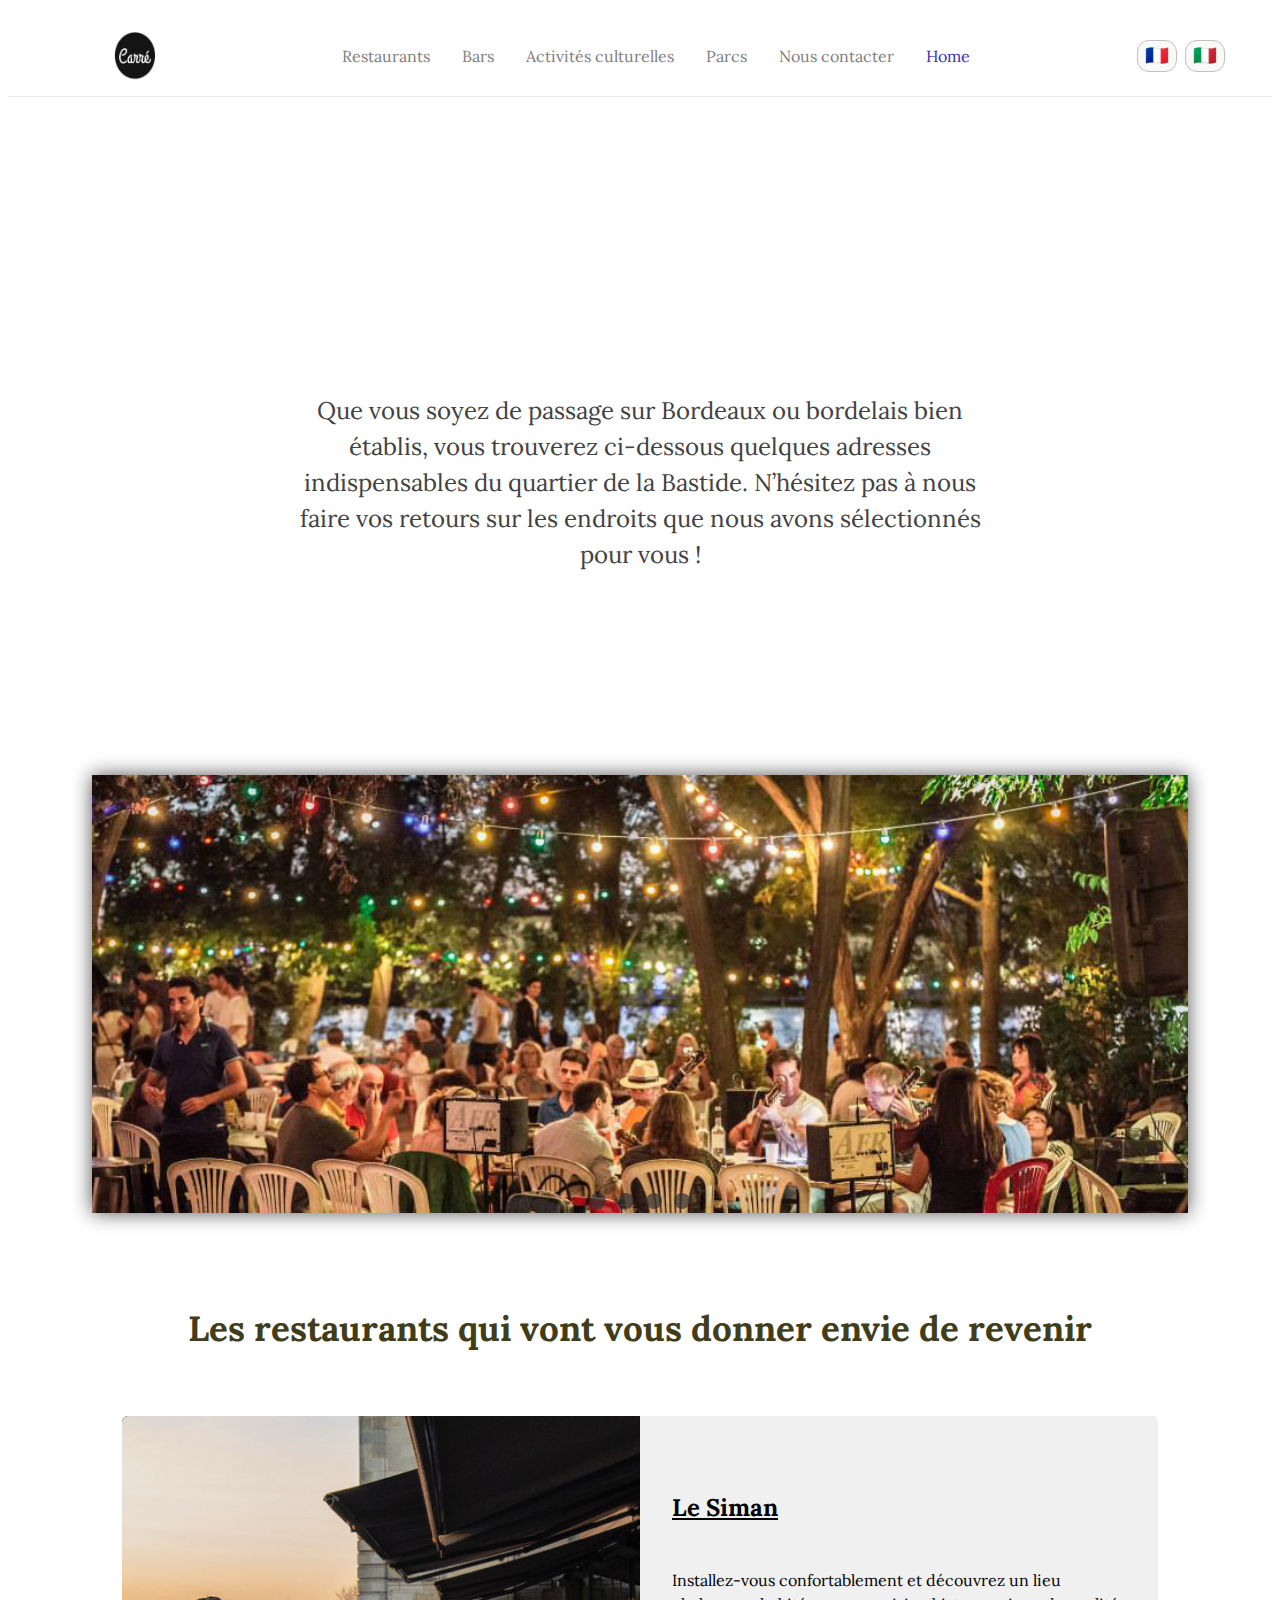
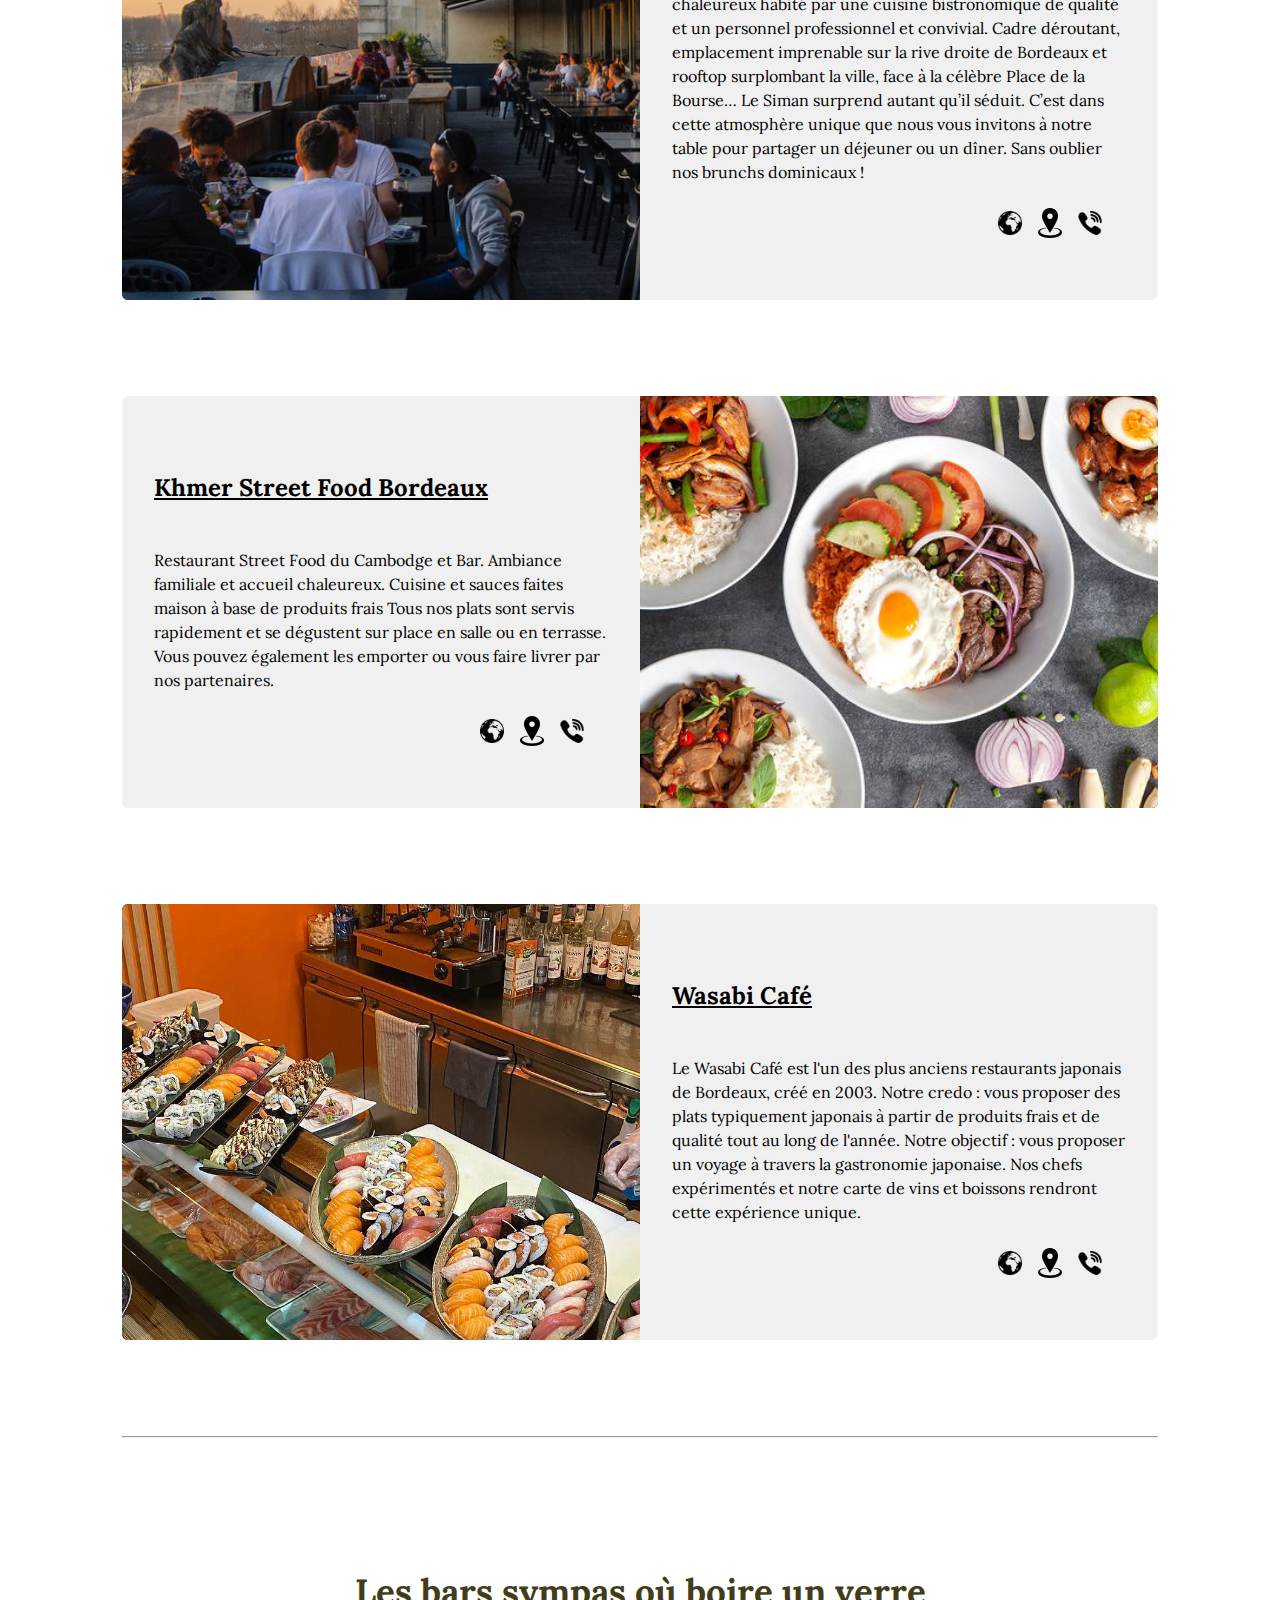
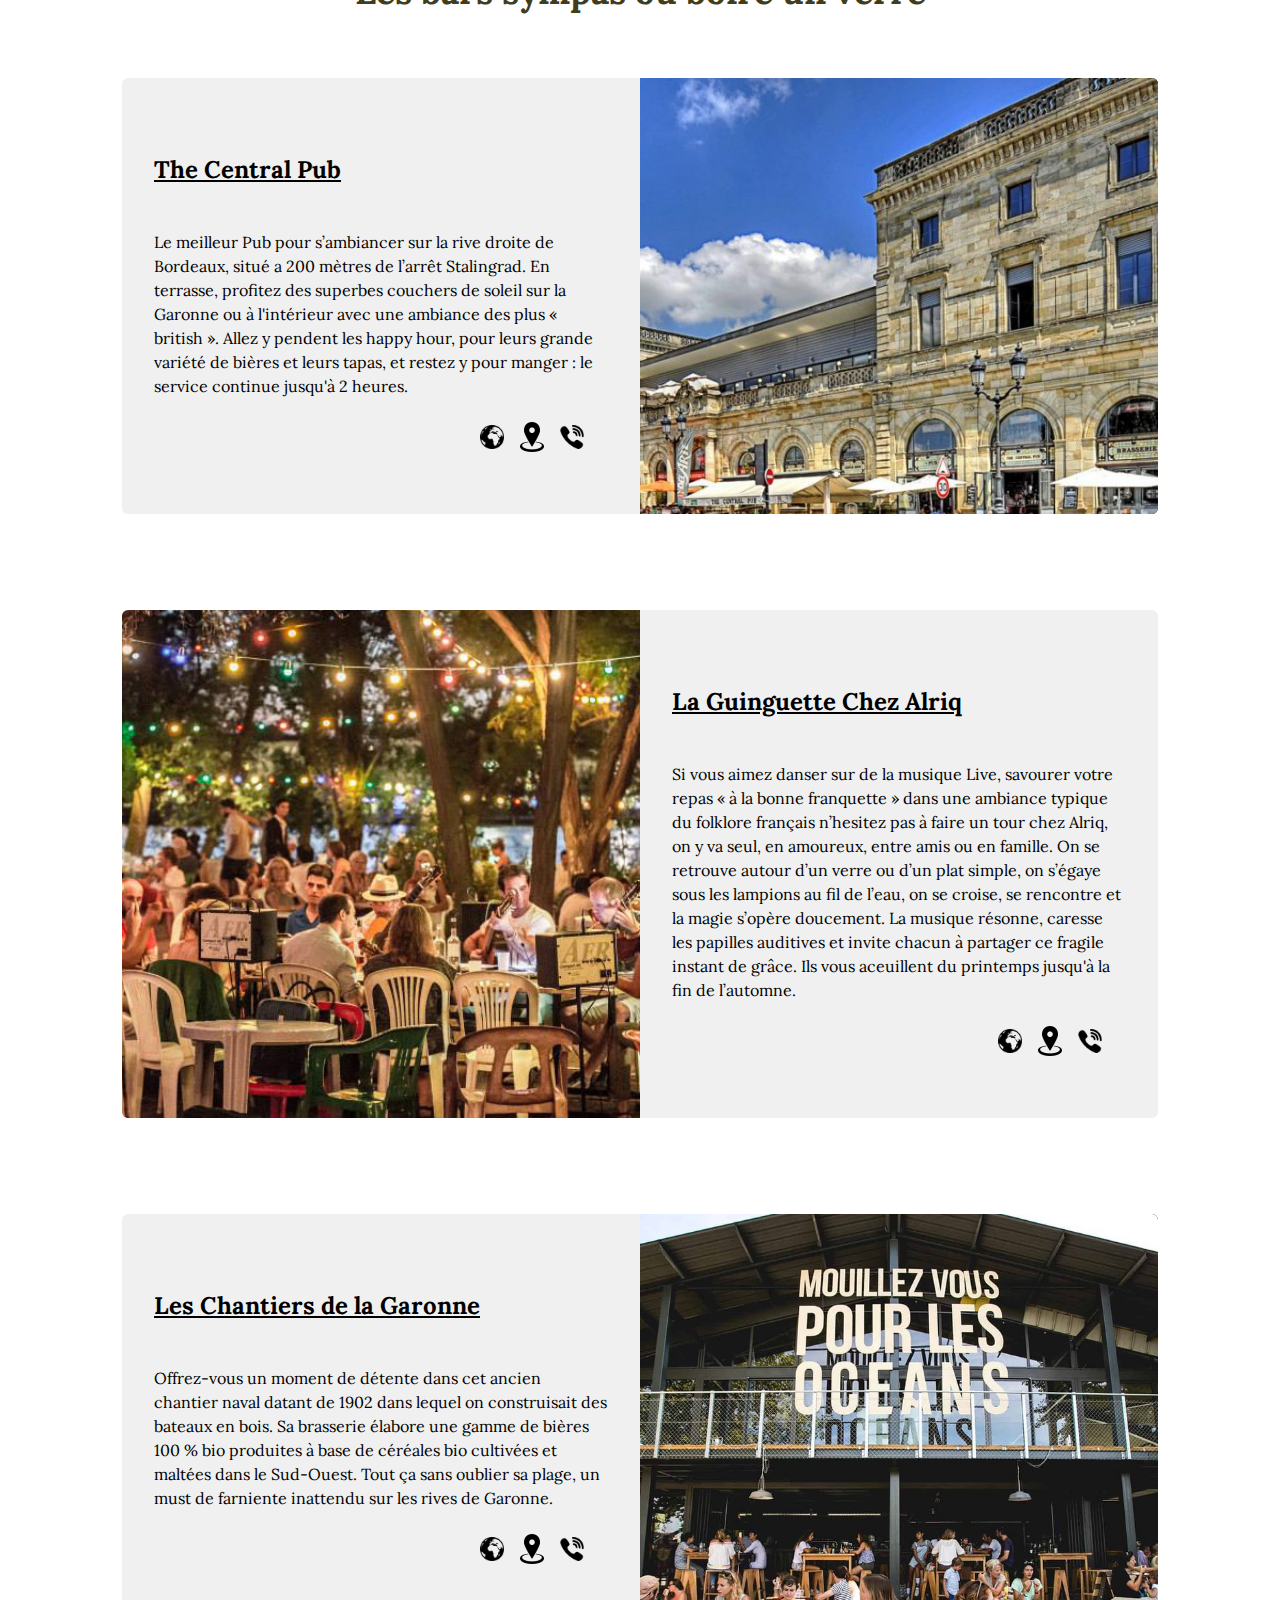
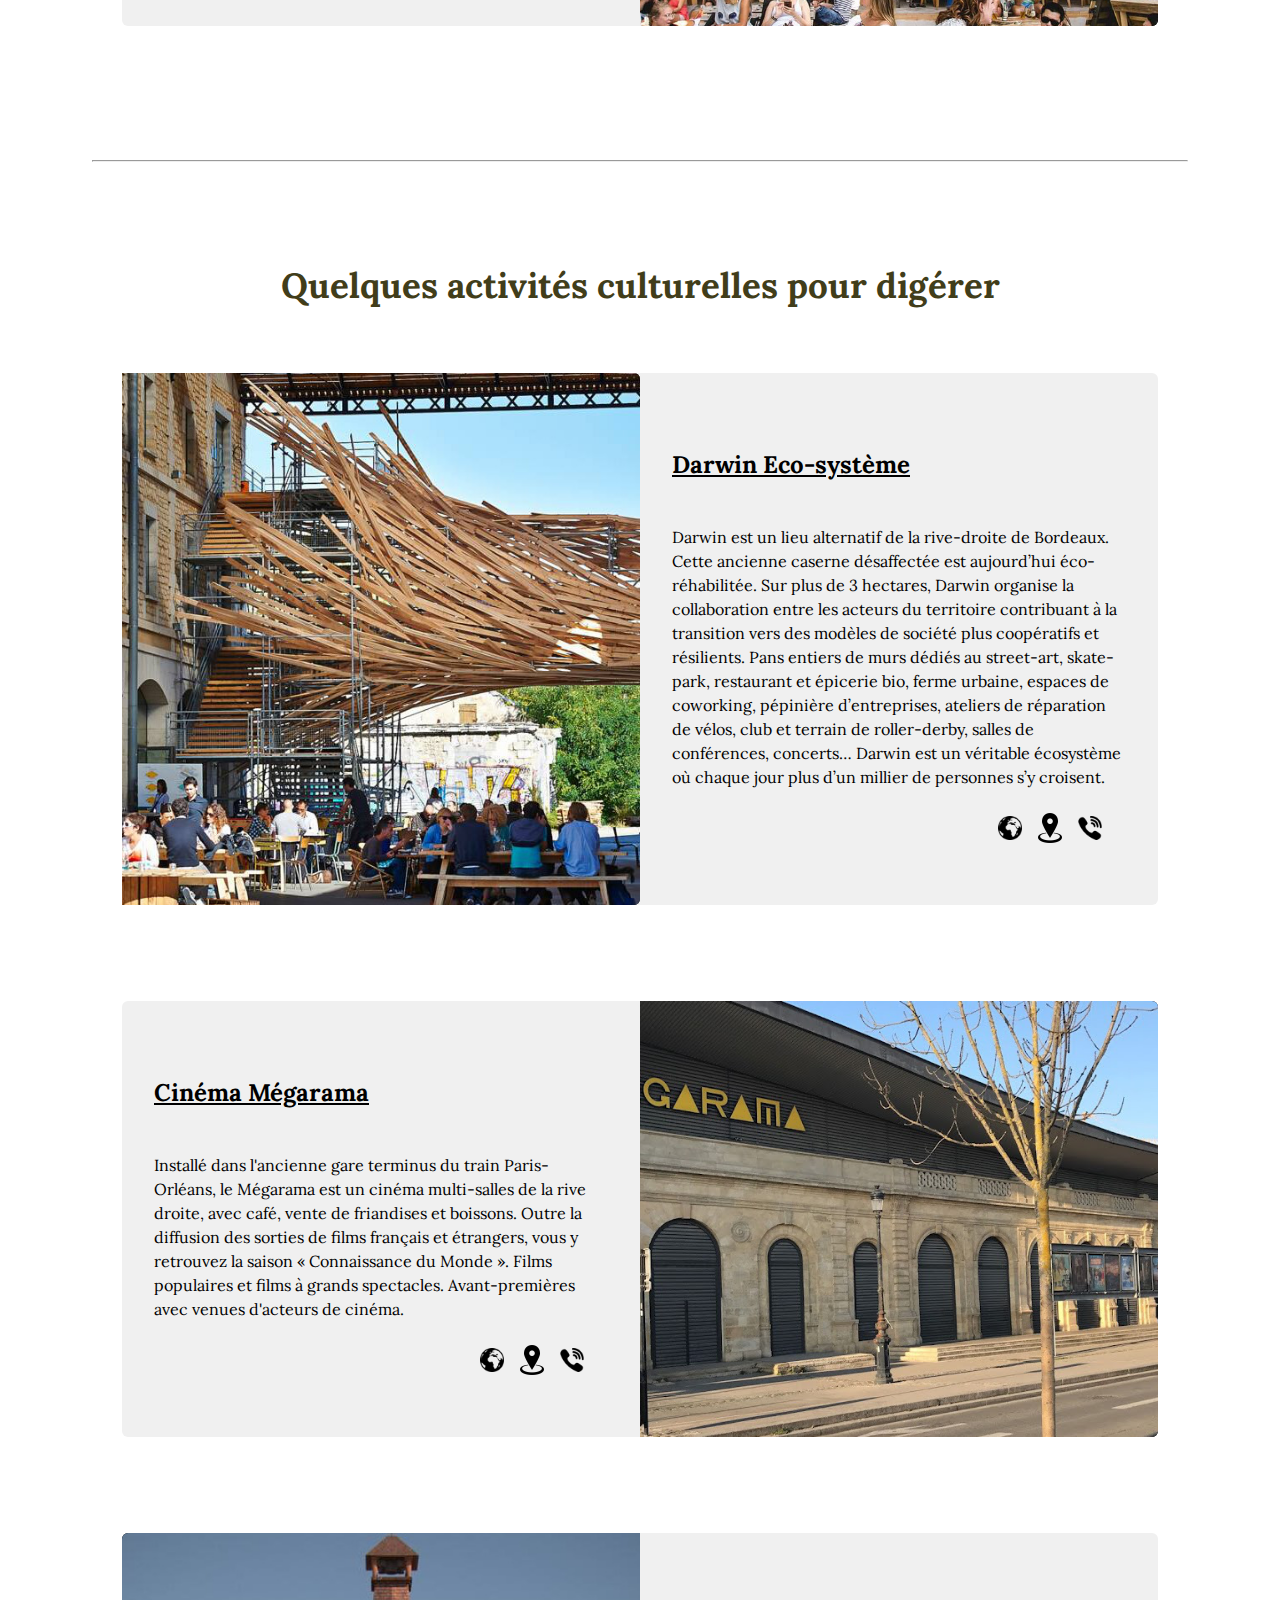
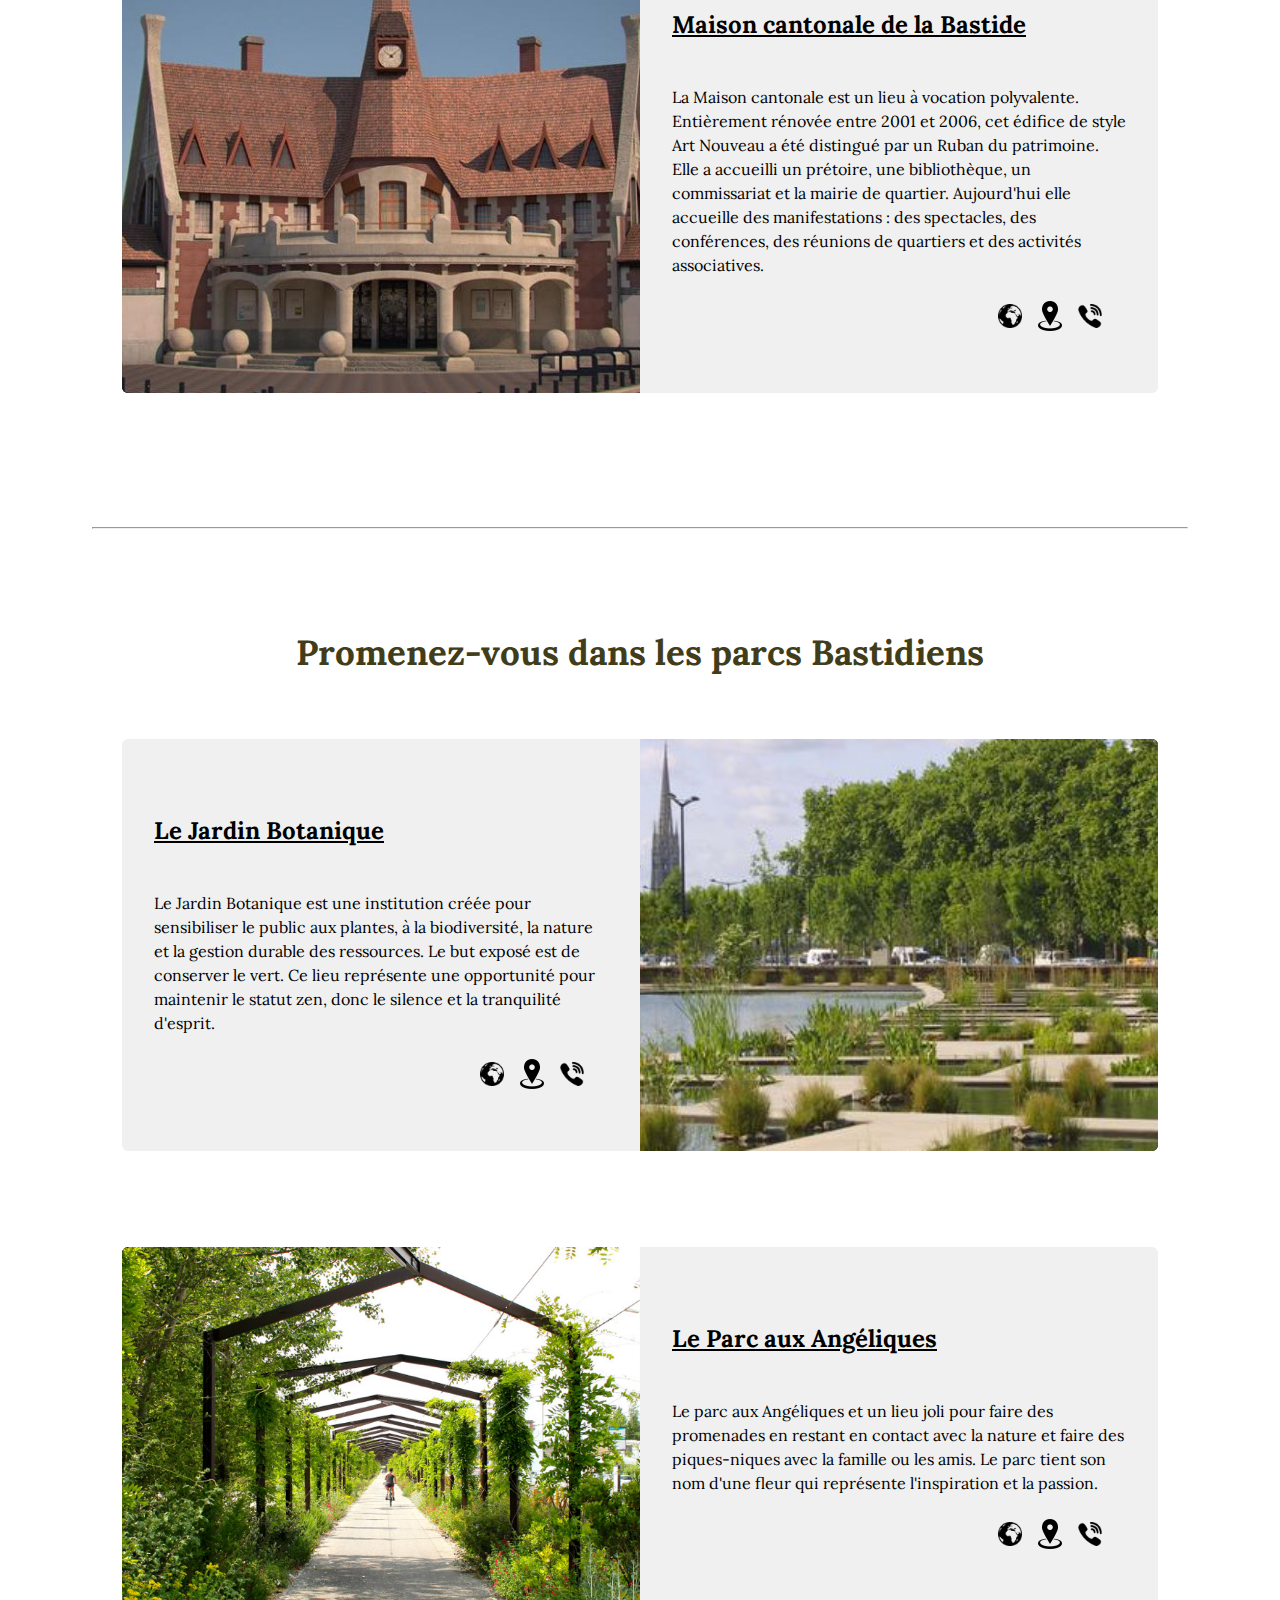
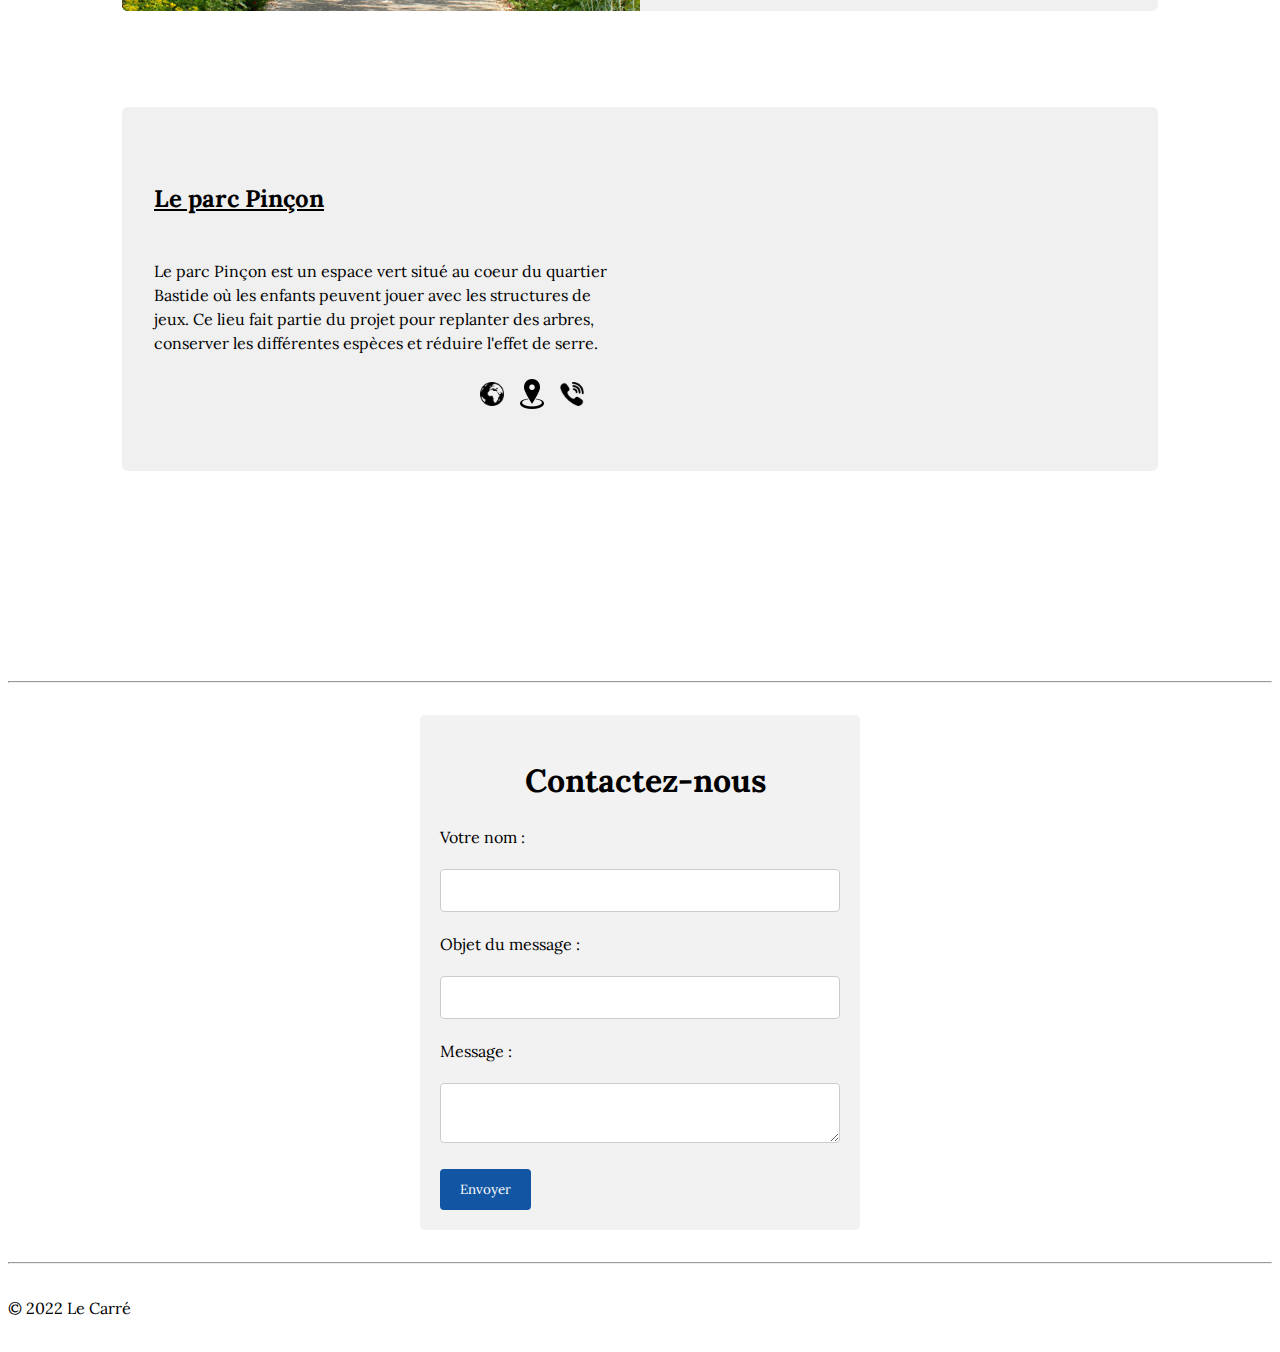
==== commit 5fe60116: "dernieres trad" ====
--- a/index.html
+++ b/index.html
@@ -86,9 +86,9 @@
             les endroits que nous avons sélectionnés pour vous !
           </p>
           <p data-lang="it">
-            Che tu sia di passaggio o meno a Bordeaux, ecco un sito che elenca
-            alcuni buoni indirizzi nel quartiere di Bastide. Non esitare a darci
-            il tuo feedback sui luoghi che abbiamo selezionato per te!
+            Che siate di passaggio o meno a Bordeaux, ecco un sito che elenca alcuni
+            buoni indirizzi nel quartiere di Bastide. Non esitate a darci il vostro
+            feedback sui luoghi che abbiamo selezionato per voi!
           </p>
         </div>
       </section>
@@ -698,45 +698,34 @@
                 <img src="assets/phone.png" alt="Telephone" />
               </a>
             </section>
-          </div>
-          <img
-            class="items items-right"
-            src="assets/parc-pincon.jpg"
-            alt="Image parc pincon"
-          />
-        </div>
-      </section>
-    </main>
-    <hr />
-    <!-- FOOTER -->
-    <footer>
-      <br />
-      <form id="contactForm">
-        <h1 class="contactTitle" data-lang="fr">Contacte-nous</h1>
-        <h1 class="contactTitle" data-lang="it">Contattaci</h1>
-        <label for="name" class="textForm" data-lang="fr">Ton nom :</label>
-        <label for="name" class="textForm" data-lang="it">l tuo nome :</label>
-        <input type="text" id="name" name="name" value="" />
-        <label for="objet" class="textForm" data-lang="fr"
-          >Objet du message :</label
-        >
-        <label for="objet" class="textForm" data-lang="it"
-          >Oggetto del messaggio :</label
-        >
-        <input type="text" id="objet" name="objet" value="" />
-        <label for="message" class="textForm" data-lang="fr">Message :</label>
-        <label for="message" class="textForm" data-lang="it">Messaggio :</label>
-        <textarea id="message" name="message"></textarea>
-        <button type="submit" class="submit" data-lang="fr">Envoyer</button>
-        <button type="submit" class="submit" data-lang="it">Mandare</button>
-      </form>
+        </main>
+        <hr>
+        <!-- FOOTER -->
+        <footer>
+            
+            </br>
+            <form id="contactForm">
+                <h1 class="contactTitle" data-lang="fr">Contactez-nous</h1>
+                <h1 class="contactTitle" data-lang="it">Contattateci</h1>
+                <label for="name" class="textForm" data-lang="fr">Votre nom :</label>
+                <label for="name" class="textForm" data-lang="it">Il vostro nome :</label>
+                <input type="text" id="name" name="name" value=" ">
+                <label for="objet" class="textForm" data-lang="fr">Objet du message :</label>
+                <label for="objet" class="textForm" data-lang="it">Oggetto del messaggio :</label>
+                <input type="text" id="objet" name="objet" value=" " />
+                <label for="message" class="textForm" data-lang="fr">Message :</label>
+                <label for="message" class="textForm" data-lang="it">Messaggio :</label>
+                <textarea id="message" name="message"></textarea>
+                <button type="submit" class="submit" data-lang="fr">Envoyer</button>
+                <button type="submit" class="submit" data-lang="it">Mandare</button>
+              </form>
 
-      <br />
-      <hr />
-      <br />
-      © 2022 Le Carré
-      <br /><br />
-    </footer>
-    <script src="script.js"></script>
-  </body>
+            </br>
+            <hr>
+            </br>
+            © 2022 Le Carré
+            <br><br>
+        </footer>
+        <script src="script.js"></script>
+    </body>
 </html>
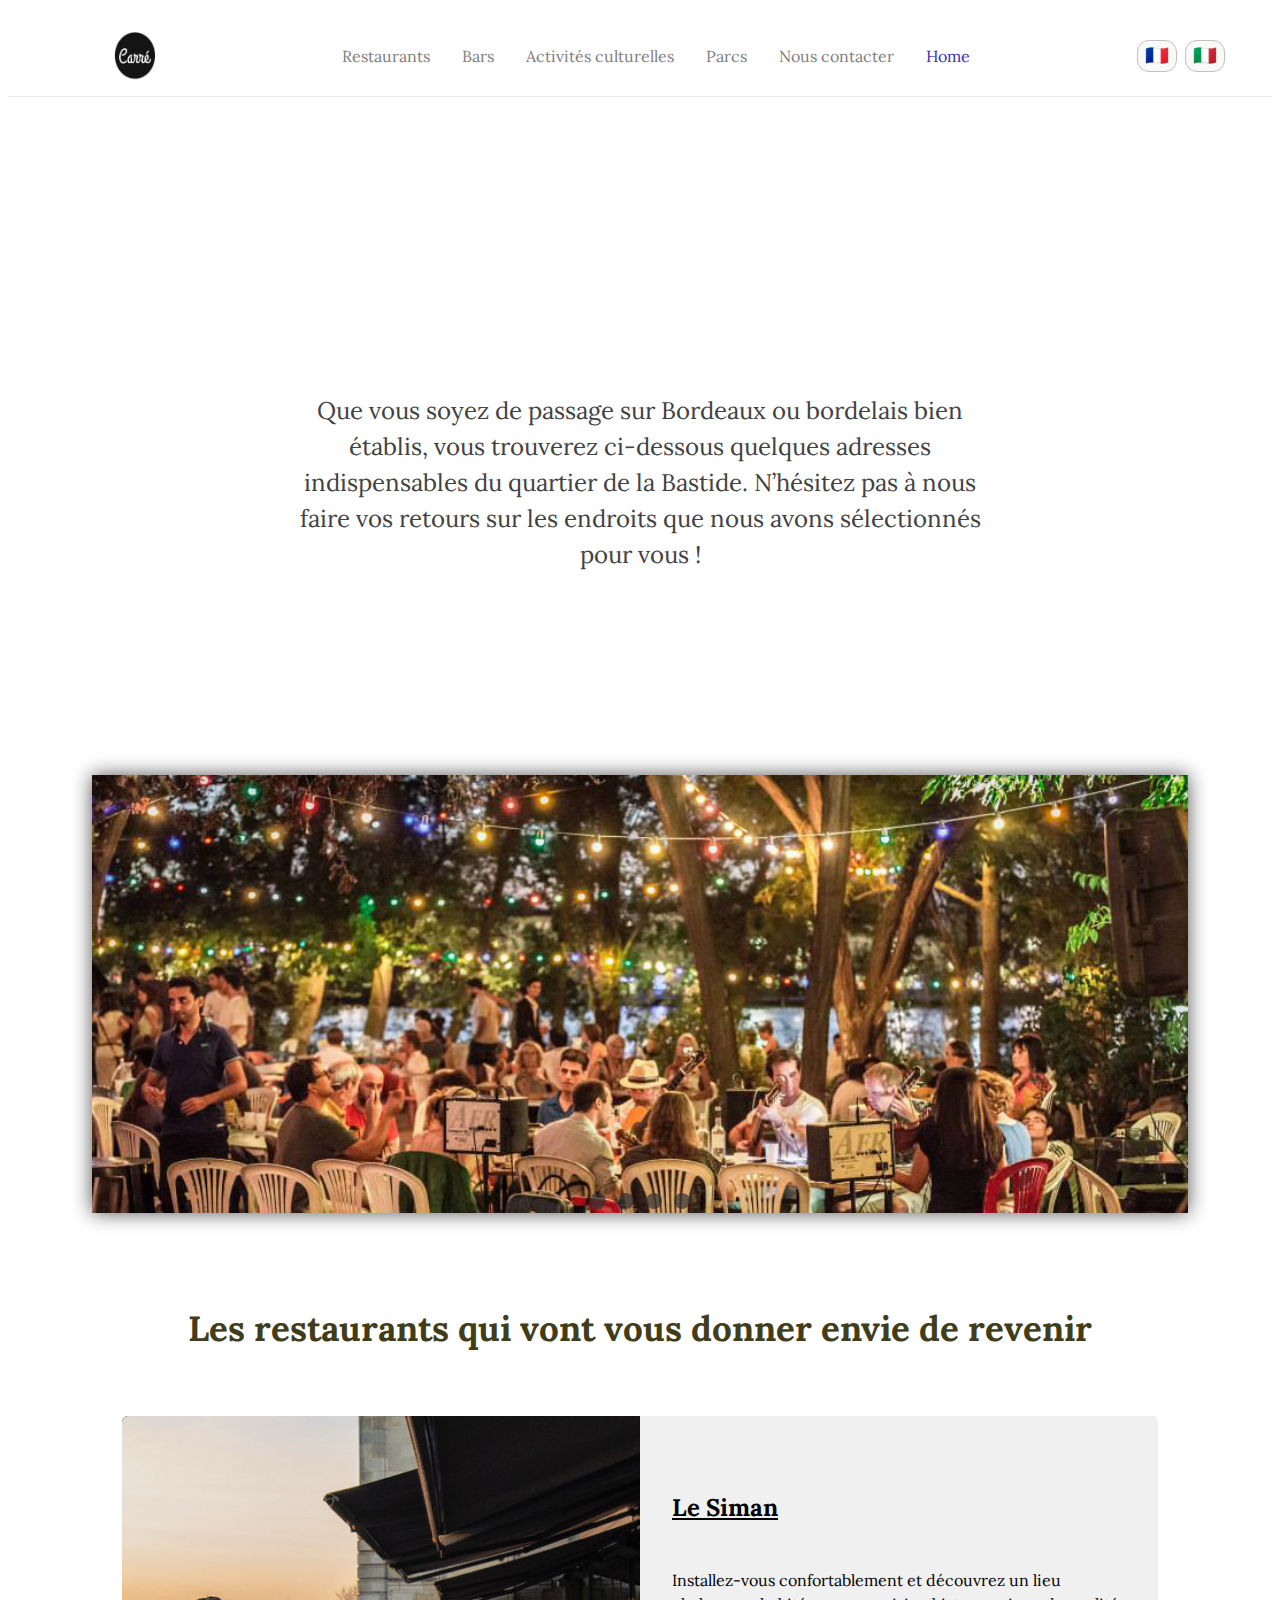
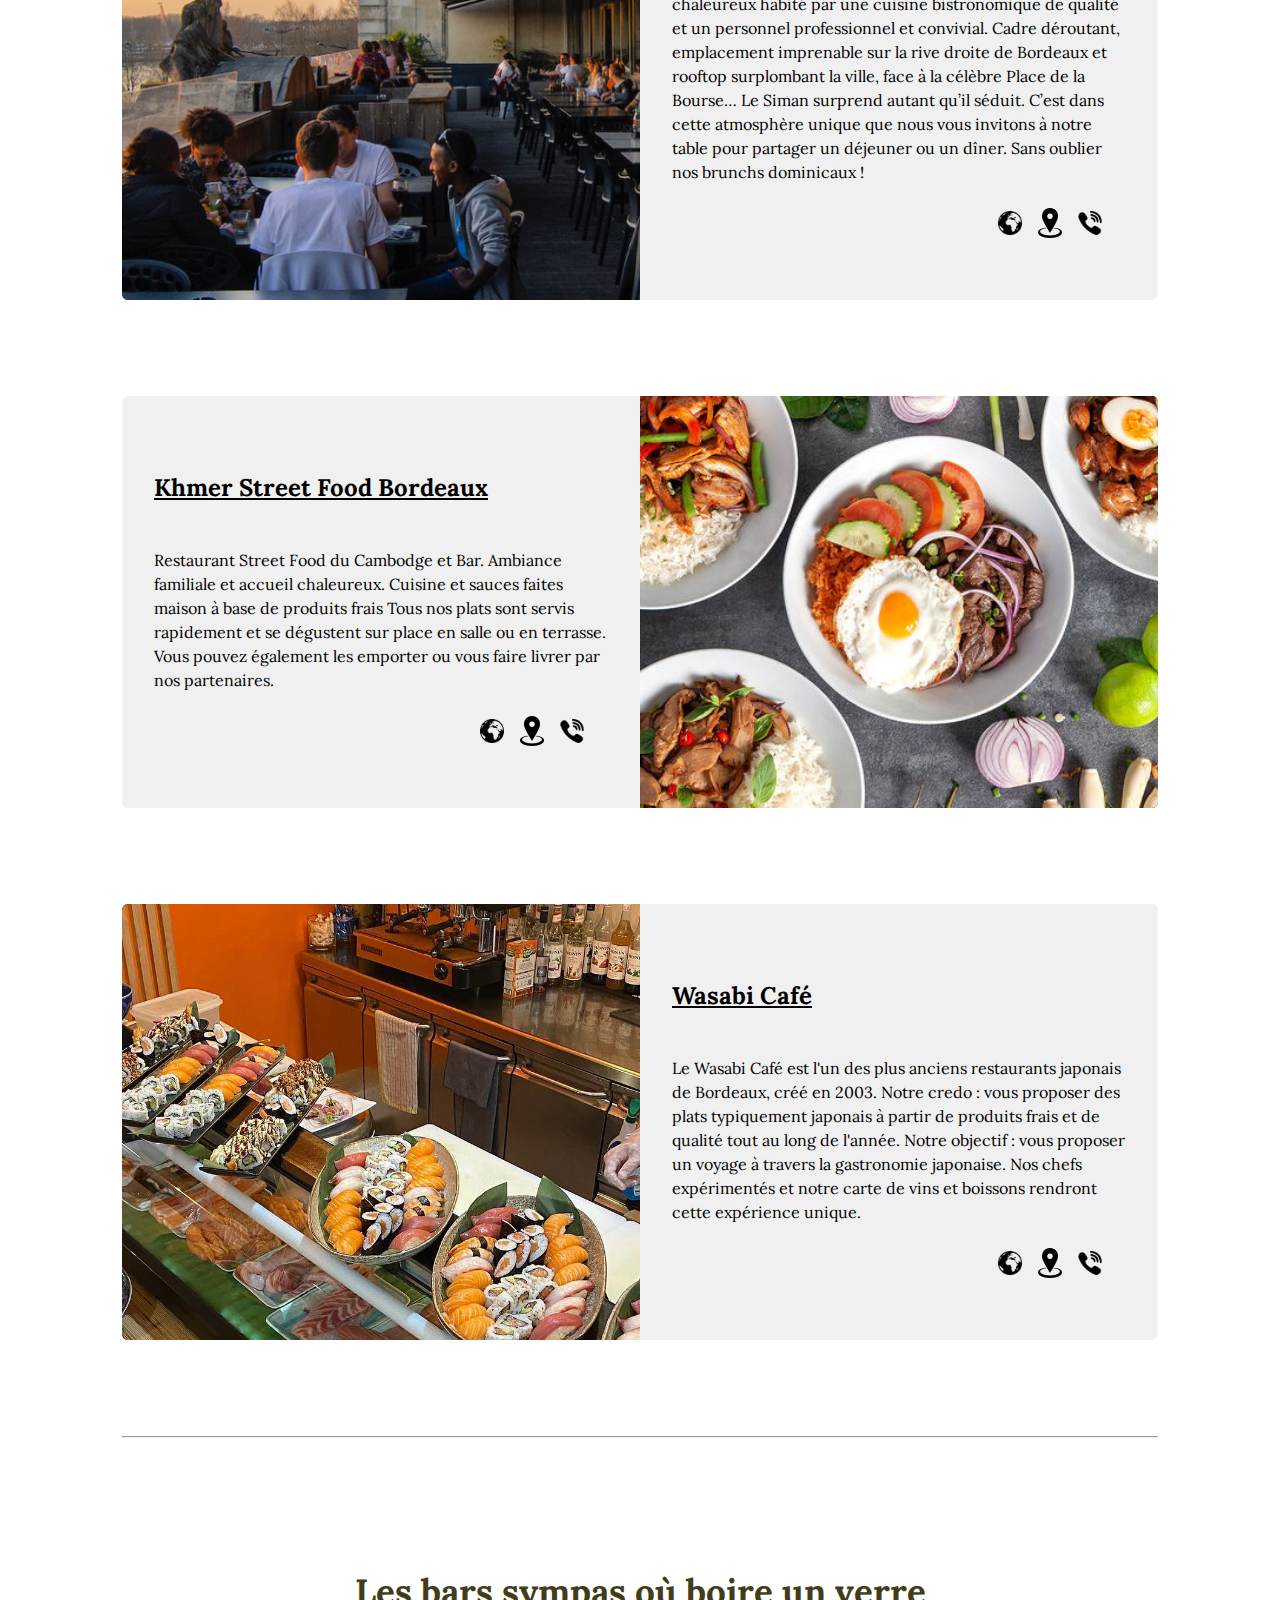
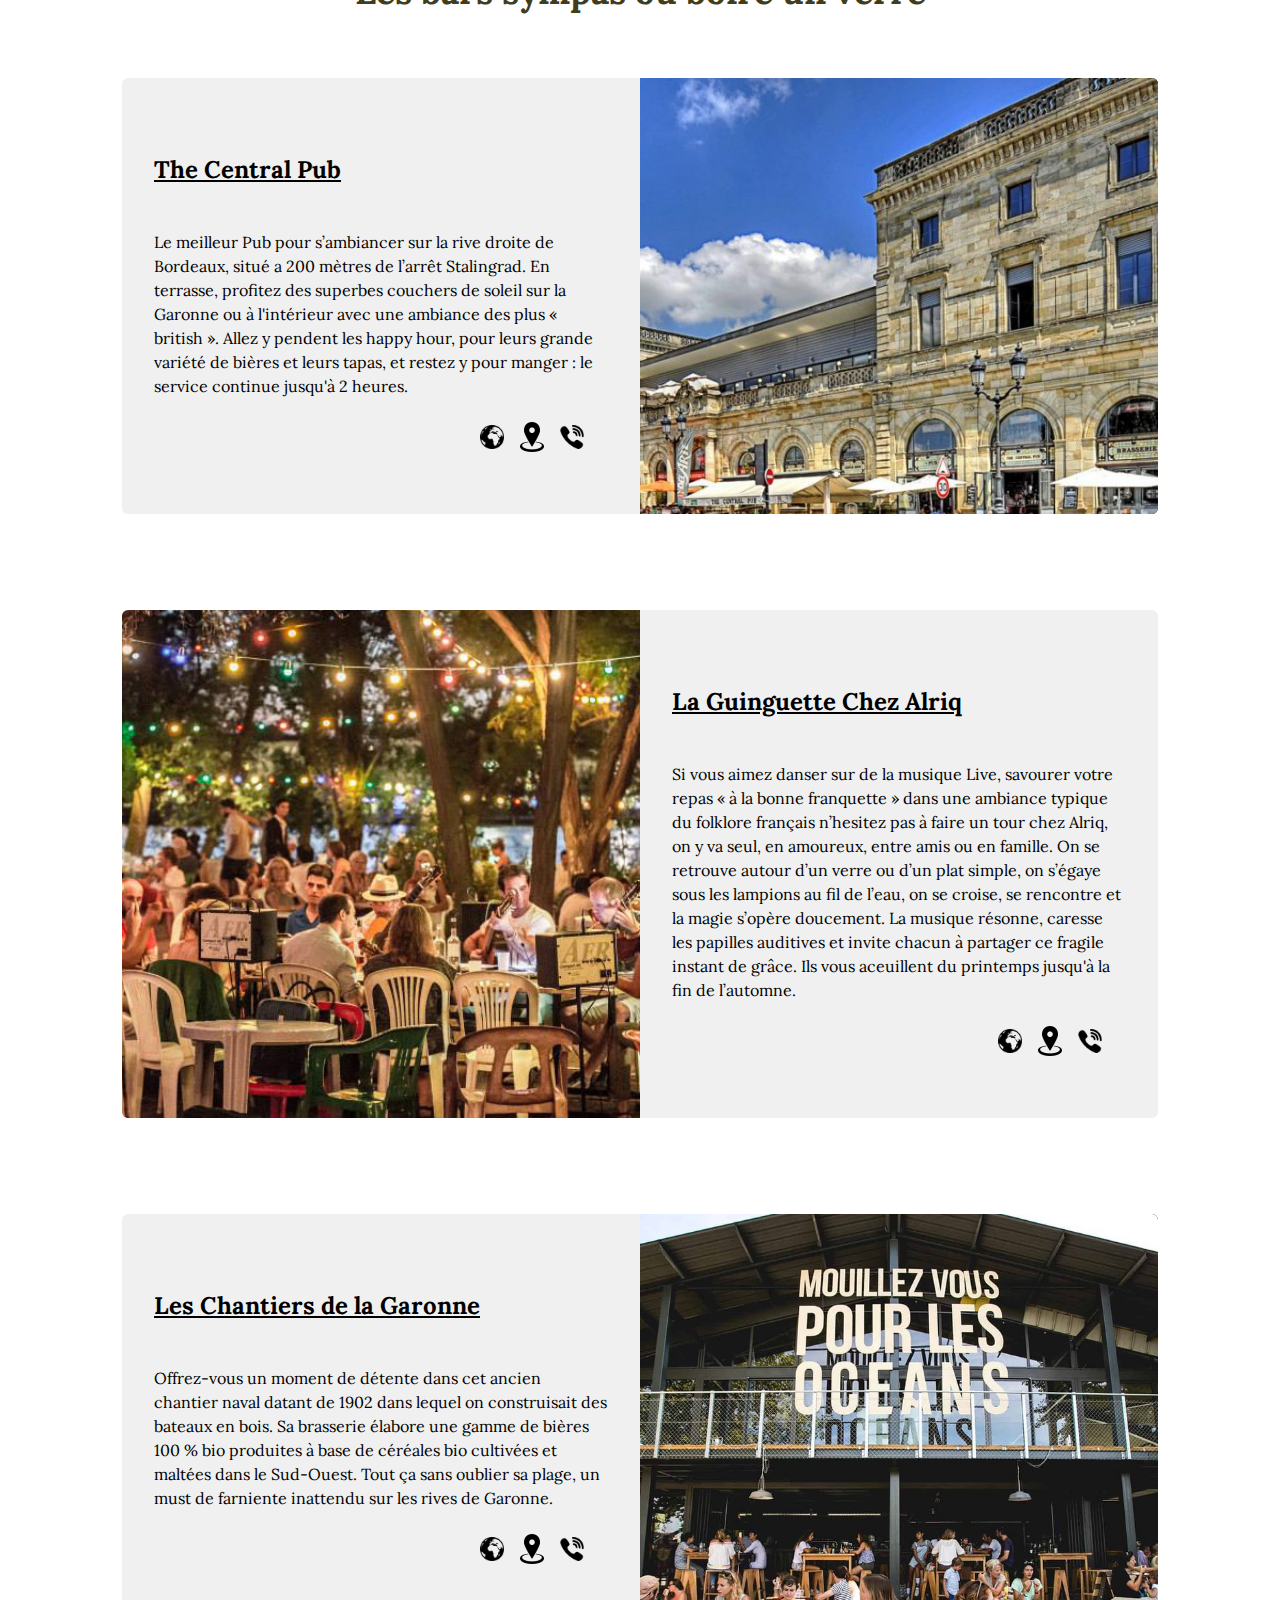
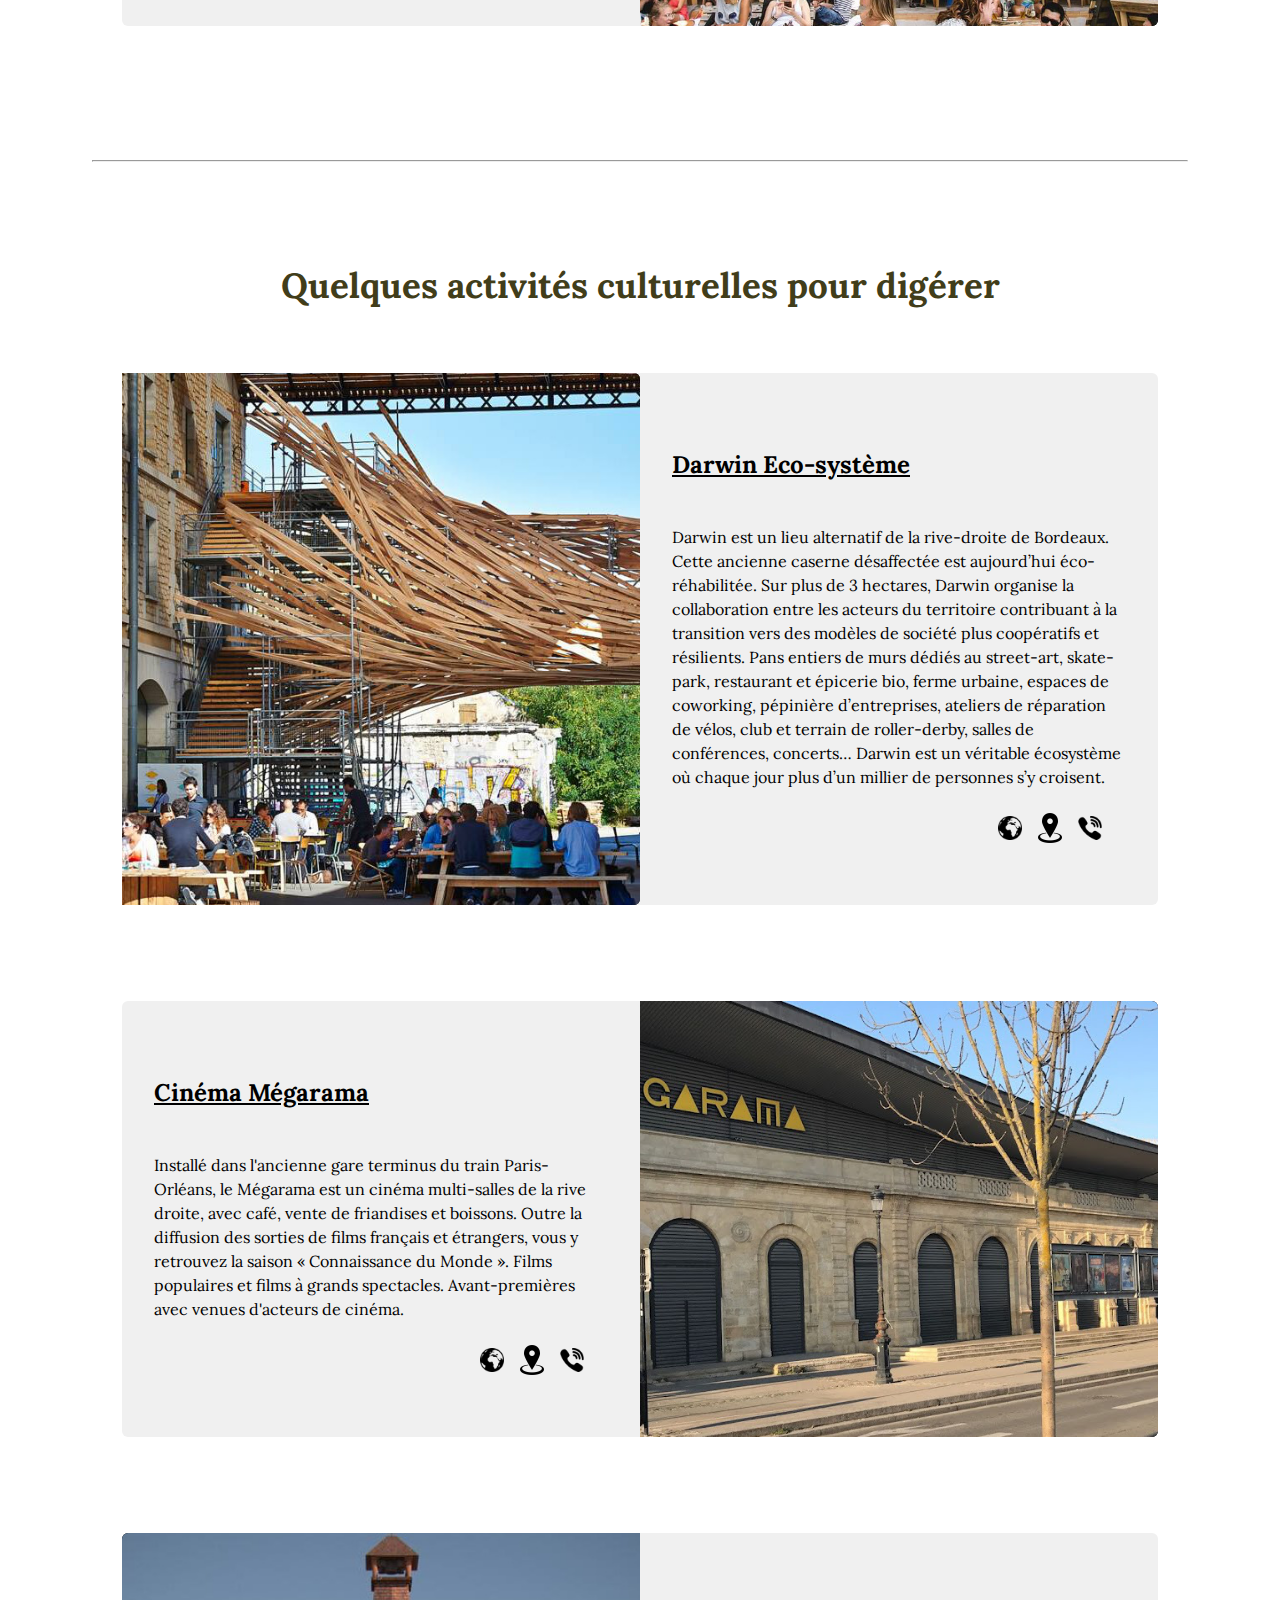
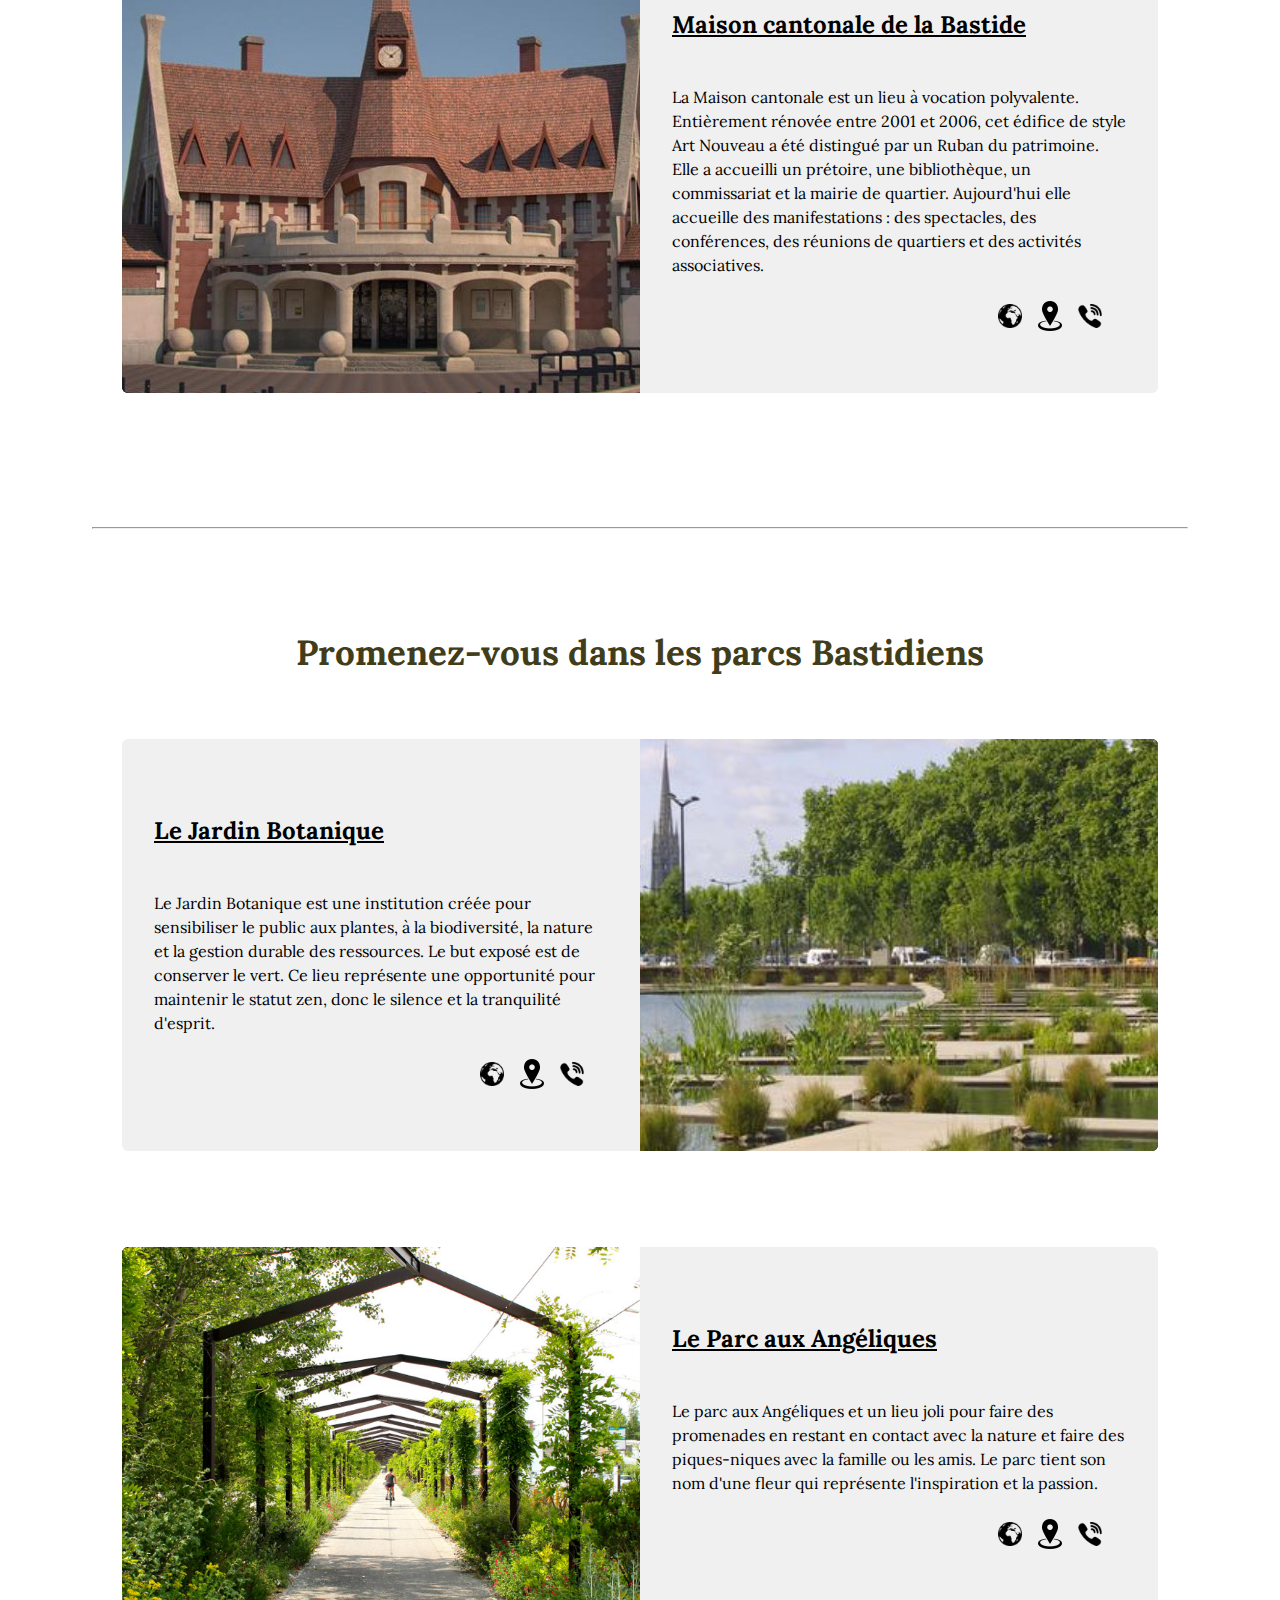
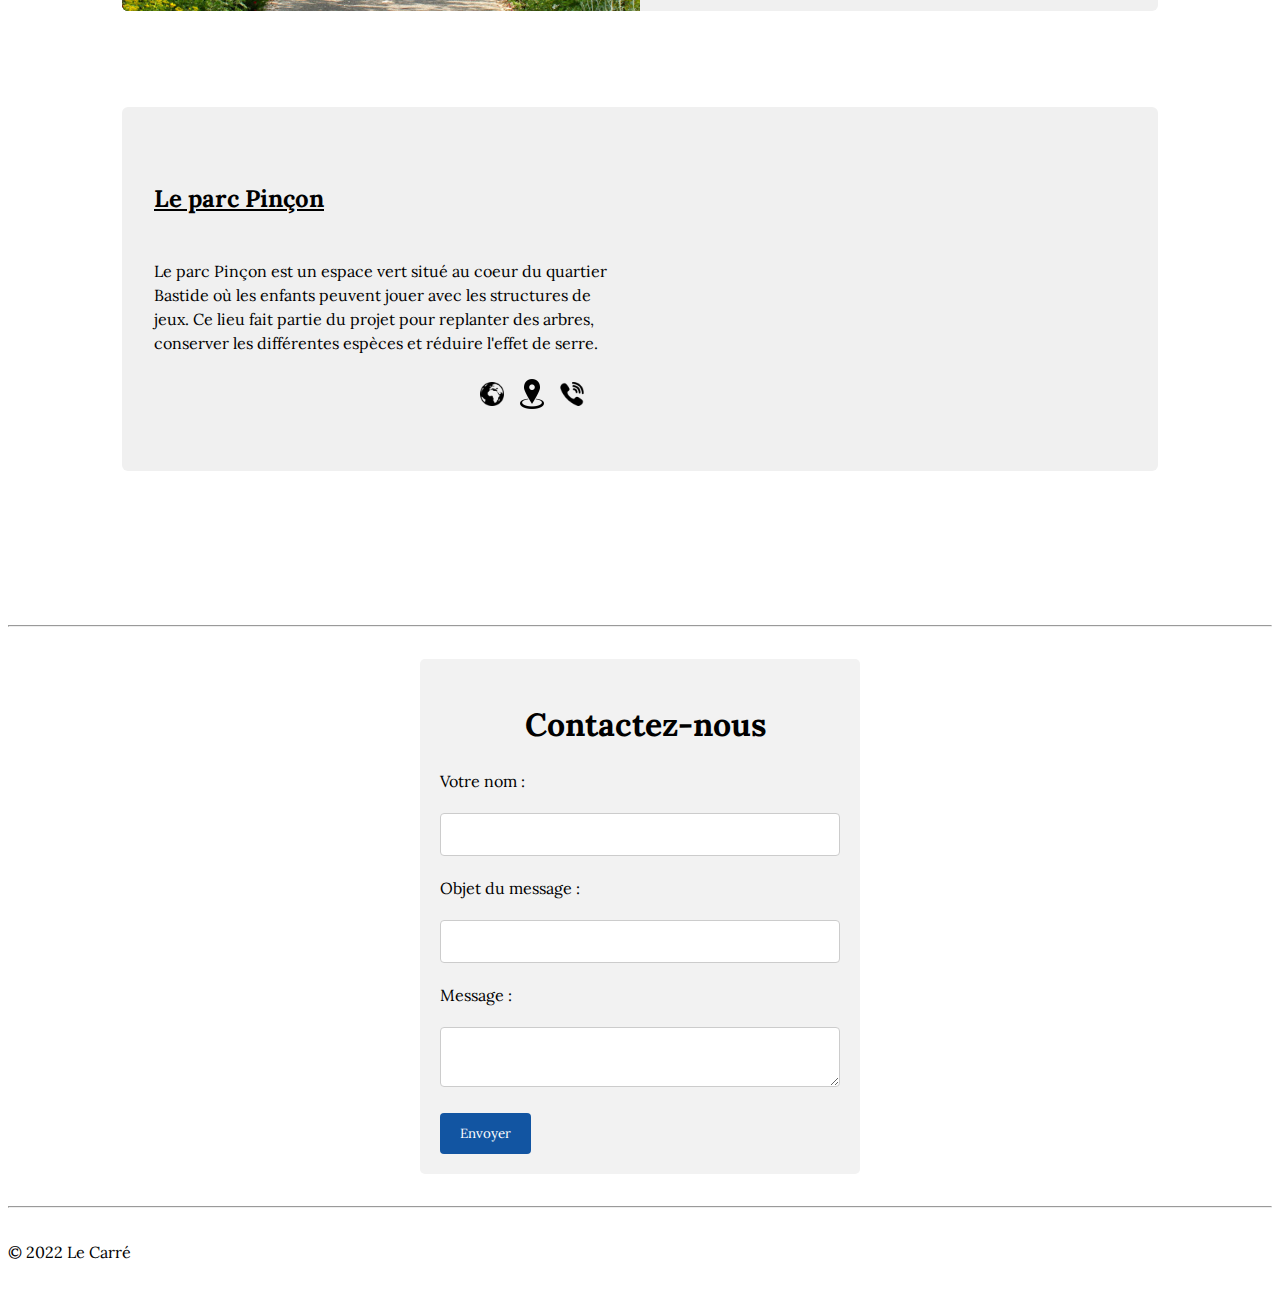
==== commit 5a3636d1: "trad trad trad" ====
--- a/index.html
+++ b/index.html
@@ -67,7 +67,7 @@
         <a href="#contactForm" class="menuEffet" data-lang="fr"
           >Nous contacter</a
         >
-        <a href="#contactForm" class="menuEffet" data-lang="it">Contattaci</a>
+        <a href="#contactForm" class="menuEffet" data-lang="it">Contattateci</a>
         <a href="#" class="menuEffet"><span>Home</span></a>
       </div>
     </header>
--- a/style.css
+++ b/style.css
@@ -28,6 +28,7 @@
   main {
     padding: 20px;
     margin: 5vw;
+    margin-bottom: 0.5vw;
   }
 
   h1 {
